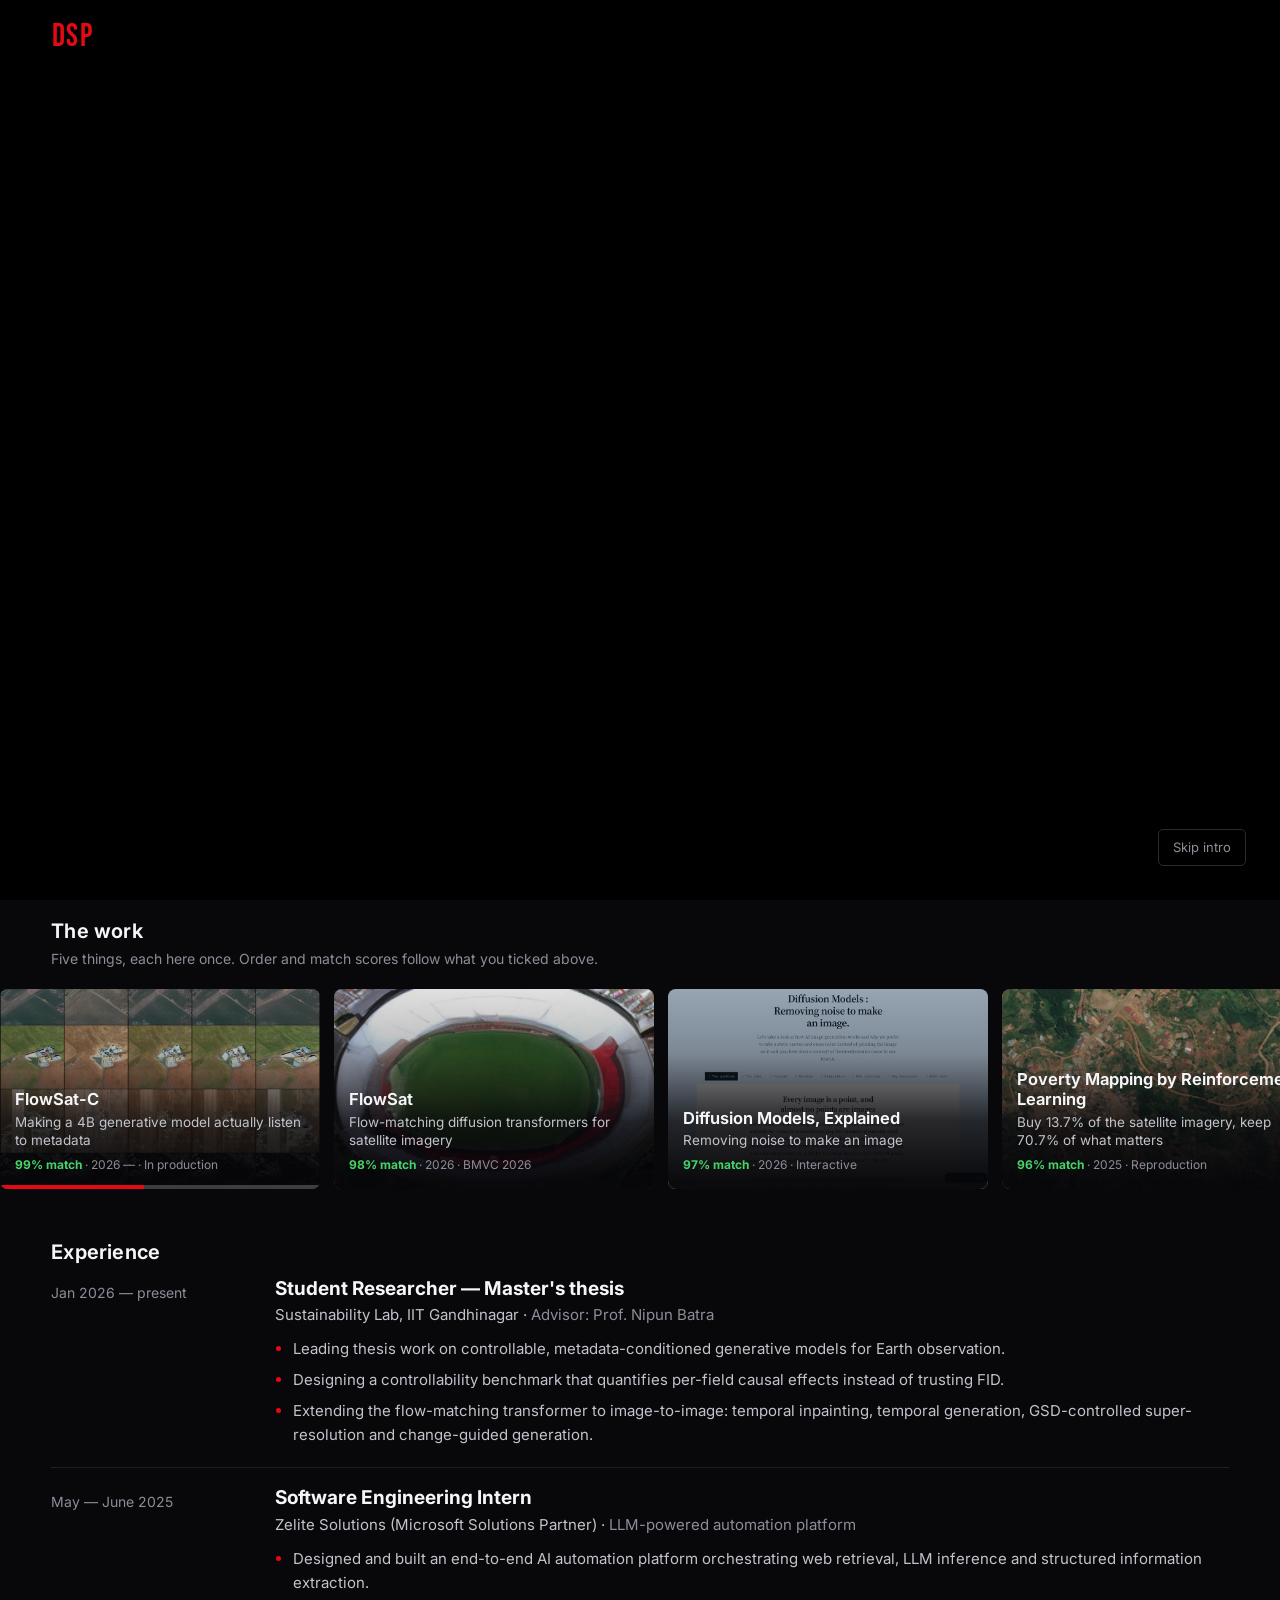
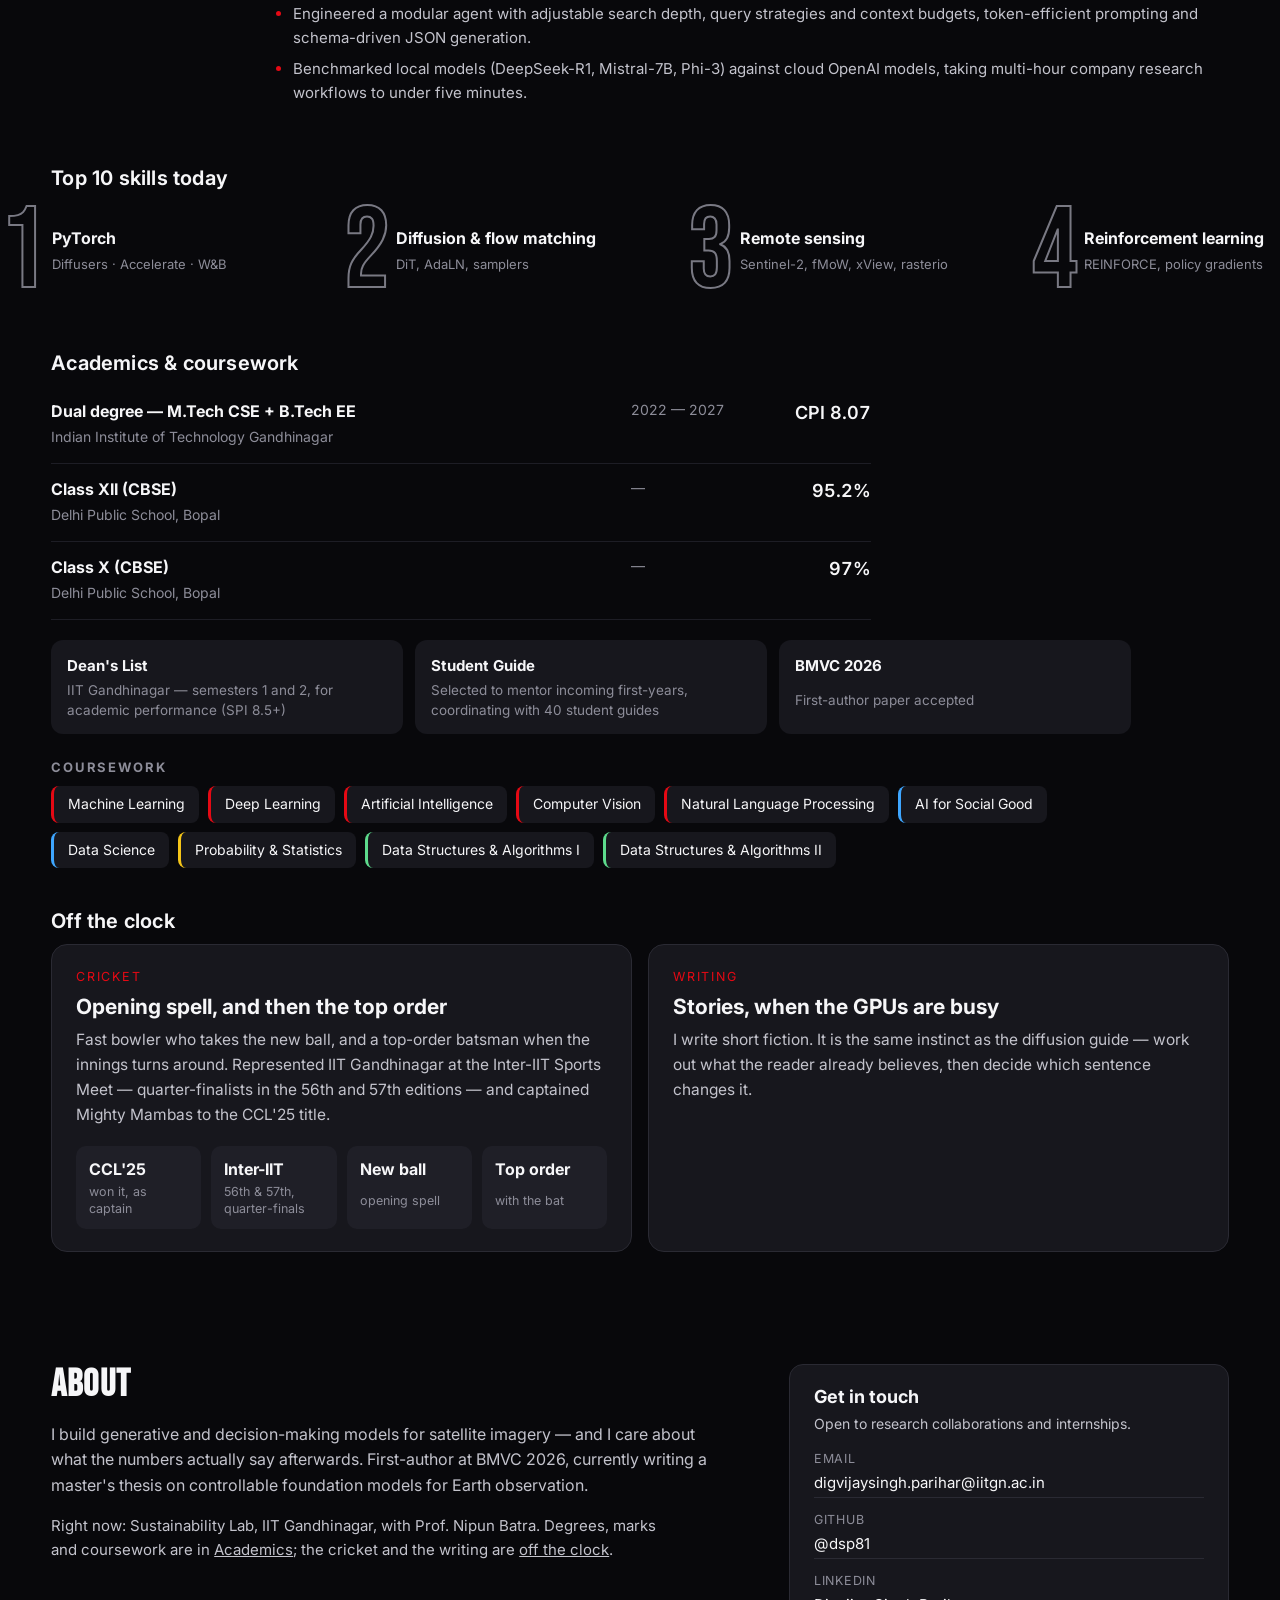
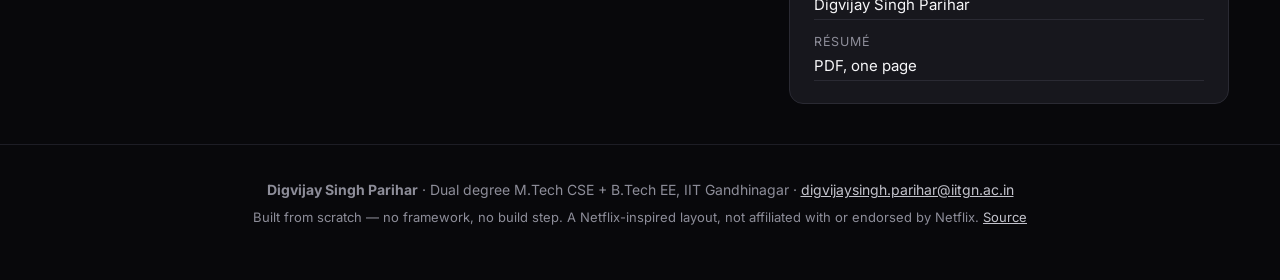
==== index.html @ bc3d6410 "Rebuild around what a visitor is looking for - "What are you looking for?" — ten traits as checkboxe" ====
<!doctype html>
<html lang="en">
<head>
<meta charset="utf-8">
<meta name="viewport" content="width=device-width, initial-scale=1">
<title>Digvijay Singh Parihar — generative models for Earth observation</title>
<meta name="description" content="Portfolio of Digvijay Singh Parihar: FlowSat (BMVC 2026), reinforcement-learned satellite tile acquisition, Hindi zero-shot speech synthesis, and an interactive guide to diffusion models.">
<meta name="author" content="Digvijay Singh Parihar">
<meta property="og:title" content="Digvijay Singh Parihar — generative models for Earth observation">
<meta property="og:description" content="FlowSat (BMVC 2026), RL-based satellite tile acquisition, Hindi zero-shot TTS, and an interactive diffusion guide.">
<meta property="og:type" content="profile">
<meta property="og:image" content="assets/art/hero_flowsat.jpg">
<link rel="icon" href="data:image/svg+xml,<svg xmlns='http://www.w3.org/2000/svg' viewBox='0 0 64 64'><rect width='64' height='64' rx='12' fill='%230b0b0f'/><text x='32' y='47' font-size='44' font-family='Impact,sans-serif' fill='%23e50914' text-anchor='middle'>D</text></svg>">
<link rel="preconnect" href="https://fonts.googleapis.com">
<link rel="preconnect" href="https://fonts.gstatic.com" crossorigin>
<link href="https://fonts.googleapis.com/css2?family=Bebas+Neue&family=Inter:wght@400;500;600;700&display=swap" rel="stylesheet">
<link rel="stylesheet" href="styles.css">
</head>
<body class="intro-playing">

<!-- Opening title. Markup sits in the HTML rather than being injected, so it paints on the
     first frame and there is no flash of the page behind it. -->
<div id="intro" class="intro">
  <div class="intro-stage" id="introStage" aria-hidden="true">
    <span class="intro-mark">DSP</span><span class="intro-mark intro-bars">DSP</span>
  </div>
  <button class="intro-skip" id="introSkip" type="button">Skip intro</button>
</div>

<!-- Profile gate: the site is the same material cut four ways. -->
<div id="gate" class="gate" hidden>
  <div class="gate-inner">
    <p class="gate-title">Who's watching?</p>
    <ul class="profiles" id="profiles"></ul>
    <p class="gate-note">Every profile shows the same work, ordered differently. You can switch any time.</p>
  </div>
</div>

<header class="nav" id="nav">
  <div class="nav-left">
    <a class="wordmark" href="#top" aria-label="Home">DSP</a>
    <nav class="nav-links" aria-label="Sections">
      <a href="#row-featured">Work</a>
      <a href="#row-publications">Research</a>
      <a href="#row-skills">Skills</a>
      <a href="#about">About</a>
    </nav>
  </div>
  <div class="nav-right">
    <a class="btn-ghost" id="resumeTop" href="#" target="_blank" rel="noopener">Résumé</a>
    <button class="chip-profile" id="switchProfile" type="button">
      <span class="avatar" id="navAvatar" aria-hidden="true"></span>
      <span id="navProfileName">Profile</span>
    </button>
  </div>
</header>

<main id="top">
  <section class="hero" id="hero">
    <div class="hero-art" id="heroArt"></div>
    <div class="hero-scrim"></div>
    <div class="hero-body">
      <p class="hero-kicker" id="heroKicker"></p>
      <h1 class="hero-title" id="heroTitle"></h1>
      <p class="hero-meta" id="heroMeta"></p>
      <p class="hero-logline" id="heroLogline"></p>
      <div class="hero-actions">
        <a class="btn-play" id="heroPlay" href="#" target="_blank" rel="noopener">▶ Play</a>
        <button class="btn-info" id="heroInfo" type="button">ⓘ More info</button>
      </div>
    </div>
  </section>

  <section class="picker" id="picker" aria-labelledby="pickerTitle">
    <div class="picker-head">
      <h2 id="pickerTitle">What are you looking for?</h2>
      <p id="traitCount"></p>
    </div>
    <ul class="traits" id="traitList"></ul>
    <button class="btn-ghost picker-clear" id="traitClear" type="button" hidden>Clear all</button>
  </section>

  <div id="rows" class="rows"></div>

  <section class="about" id="about">
    <div class="about-grid">
      <div>
        <h2>About</h2>
        <p id="aboutBlurb"></p>
        <p class="about-more" id="aboutMore"></p>
      </div>
      <aside class="contact-card">
        <h3>Get in touch</h3>
        <p class="contact-sub">Open to research collaborations and internships.</p>
        <ul class="contact-list" id="contact"></ul>
      </aside>
    </div>
  </section>
</main>

<footer class="foot">
  <p id="footName"></p>
  <p class="foot-note">
    Built from scratch — no framework, no build step. A Netflix-inspired layout, not affiliated
    with or endorsed by Netflix. <a href="https://github.com/dsp81" target="_blank" rel="noopener">Source</a>
  </p>
</footer>

<!-- Title detail modal -->
<div class="modal" id="modal" hidden>
  <div class="modal-card" role="dialog" aria-modal="true" aria-labelledby="mTitle">
    <button class="modal-close" id="modalClose" aria-label="Close">×</button>
    <div class="modal-art" id="mArt">
      <div class="modal-art-scrim"></div>
      <div class="modal-head">
        <h2 id="mTitle"></h2>
        <p id="mSub"></p>
        <div class="modal-actions" id="mActions"></div>
      </div>
    </div>
    <div class="modal-body">
      <div class="modal-main">
        <p class="modal-meta" id="mMeta"></p>
        <p class="modal-synopsis" id="mSynopsis"></p>
        <div class="stats" id="mStats"></div>
        <h3 class="modal-h">Episodes</h3>
        <ol class="episodes" id="mEpisodes"></ol>
        <div id="mGalleryWrap" hidden>
          <h3 class="modal-h">Recent samples</h3>
          <div class="gallery" id="mGallery"></div>
        </div>
      </div>
      <div class="modal-side">
        <h3 class="modal-h">Stack &amp; themes</h3>
        <ul class="tagcloud" id="mTags"></ul>
        <h3 class="modal-h">More like this</h3>
        <div class="related" id="mRelated"></div>
      </div>
    </div>
  </div>
</div>

<script src="data.js"></script>
<script src="app.js"></script>
</body>
</html>
---- styles.css ----
/* ── tokens ──────────────────────────────────────────────────────────────── */
:root{
  --bg:#08080b; --bg-2:#101014; --surface:#17171d; --surface-2:#1f1f27;
  --line:#2a2a33; --line-soft:#1d1d25;
  --ink:#f6f6f8; --ink-2:#c3c3cc; --ink-3:#8d8d99;
  --red:#e50914; --red-2:#ff3b46;
  --shadow:0 18px 50px rgba(0,0,0,.55);
  --rail-gap:14px;
  --display:"Bebas Neue",Impact,"Haettenschweiler","Arial Narrow",sans-serif;
  --body:"Inter",ui-sans-serif,system-ui,-apple-system,"Segoe UI",Roboto,sans-serif;
}
*{box-sizing:border-box}
html{scroll-behavior:smooth}
body{
  margin:0;background:var(--bg);color:var(--ink);font:16px/1.6 var(--body);
  -webkit-font-smoothing:antialiased;overflow-x:hidden;
}
a{color:inherit}
h1,h2,h3{margin:0;line-height:1.1}
button{font:inherit;color:inherit}
::selection{background:var(--red);color:#fff}
:focus-visible{outline:2px solid var(--red-2);outline-offset:3px;border-radius:6px}

/* An author `display` beats the `hidden` attribute's UA rule, so say it explicitly. */
[hidden]{display:none !important}

/* ── opening title ───────────────────────────────────────────────────────── */
/* The mark draws in, a bar of light sweeps through it, FLIX joins, and then the whole thing
   flies into the nav wordmark rather than simply fading — so the page absorbs the logo
   instead of the logo disappearing in front of it. */
body.intro-playing{overflow:hidden}
.intro{position:fixed;inset:0;z-index:5000;background:#000;display:grid;place-items:center;
  transition:opacity .5s ease}
.intro.is-out{opacity:0;pointer-events:none}
.intro-stage{position:relative;display:flex;align-items:baseline;
  font-family:var(--display);font-size:clamp(58px,13vw,170px);line-height:1;
  letter-spacing:.06em;transform-origin:left top;will-change:transform}
.intro-mark{color:var(--red);animation:markIn .62s cubic-bezier(.2,.75,.25,1) both}
.intro-bars{position:absolute;left:0;top:0;color:transparent;
  background-image:repeating-linear-gradient(90deg,
    rgba(255,255,255,.92) 0 3px, rgba(255,255,255,0) 3px 13px);
  background-size:200% 100%;-webkit-background-clip:text;background-clip:text;
  animation:sweep 1.15s .28s ease-in-out both;pointer-events:none}
.intro-skip{position:absolute;bottom:34px;right:34px;background:none;border:1px solid #2a2a33;
  color:#8d8d99;font-size:13px;padding:7px 14px;border-radius:5px;cursor:pointer;
  opacity:0;animation:skipIn .4s .9s forwards}
.intro-skip:hover{color:#f6f6f8;border-color:#8d8d99}
@keyframes markIn{from{opacity:0;transform:scale(1.28)}to{opacity:1;transform:scale(1)}}
@keyframes skipIn{to{opacity:1}}
@keyframes sweep{
  0%{background-position:-40% 0;opacity:0}
  12%{opacity:1}
  80%{opacity:1}
  100%{background-position:140% 0;opacity:0}}
@media (prefers-reduced-motion:reduce){
  .intro-mark,.intro-bars,.intro-skip{animation:none;opacity:1}
  .intro-bars{display:none}
  .intro-stage{transition:none !important}
}

/* ── profile gate ────────────────────────────────────────────────────────── */
.gate{position:fixed;inset:0;z-index:2000;background:var(--bg);
  display:grid;place-items:center;padding:24px}
.gate-inner{text-align:center;max-width:760px}
.gate-title{font-family:var(--display);font-size:clamp(34px,6vw,58px);letter-spacing:.04em;
  margin:0 0 34px;color:var(--ink)}
.profiles{list-style:none;display:flex;flex-wrap:wrap;gap:26px;justify-content:center;
  padding:0;margin:0 0 30px}
.profile{background:none;border:0;cursor:pointer;display:grid;gap:10px;justify-items:center;
  padding:6px;border-radius:12px}
.profile-avatar{display:grid;place-items:center;width:104px;height:104px;border-radius:10px;
  background:var(--surface);border:2px solid transparent;transition:border-color .16s,transform .16s}
.profile:hover .profile-avatar,.profile:focus-visible .profile-avatar{
  border-color:var(--ink);transform:translateY(-3px)}
.profile-name{color:var(--ink-3);font-size:15px;transition:color .16s}
.profile:hover .profile-name{color:var(--ink)}
.gate-note{color:var(--ink-3);font-size:14px;margin:0}

/* ── nav ─────────────────────────────────────────────────────────────────── */
.nav{position:fixed;top:0;left:0;right:0;z-index:900;display:flex;align-items:center;
  justify-content:space-between;gap:16px;padding:16px clamp(16px,4vw,52px);
  background:linear-gradient(180deg,rgba(0,0,0,.85),rgba(0,0,0,0));transition:background .25s}
.nav.is-solid{background:rgba(8,8,11,.94);border-bottom:1px solid var(--line-soft);
  backdrop-filter:saturate(140%) blur(8px)}
.nav-left,.nav-right{display:flex;align-items:center;gap:clamp(12px,2.4vw,26px)}
.wordmark{font-family:var(--display);font-size:32px;letter-spacing:.16em;color:var(--red);
  text-decoration:none;line-height:1}
.nav-links{display:flex;gap:20px}
.nav-links a{color:var(--ink-2);text-decoration:none;font-size:14.5px}
.nav-links a:hover{color:var(--ink)}
.btn-ghost{border:1px solid var(--line);background:rgba(255,255,255,.04);color:var(--ink);
  padding:8px 16px;border-radius:6px;text-decoration:none;font-size:14.5px;cursor:pointer;
  white-space:nowrap}
.btn-ghost:hover{background:rgba(255,255,255,.12)}
.chip-profile{display:flex;align-items:center;gap:9px;background:none;border:0;cursor:pointer;
  color:var(--ink-2);font-size:14.5px}
.chip-profile:hover{color:var(--ink)}
.avatar{display:inline-grid;place-items:center;width:26px;height:26px}

/* ── hero ────────────────────────────────────────────────────────────────── */
.hero{position:relative;min-height:min(84vh,780px);display:flex;align-items:flex-end;
  padding:0 clamp(16px,4vw,52px) clamp(76px,12vh,130px);overflow:hidden}
.hero-art{position:absolute;inset:0;background-size:cover;background-position:center;
  transform:scale(1.04);animation:drift 26s ease-in-out infinite alternate;filter:saturate(1.05)}
@keyframes drift{to{transform:scale(1.13) translate3d(-1.5%,-1%,0)}}
@media (prefers-reduced-motion:reduce){.hero-art{animation:none}}
.hero-scrim{position:absolute;inset:0;background:
  linear-gradient(90deg,rgba(8,8,11,.97) 0%,rgba(8,8,11,.86) 34%,rgba(8,8,11,.42) 66%,rgba(8,8,11,.22) 100%),
  linear-gradient(0deg,var(--bg) 1%,rgba(8,8,11,.25) 46%,rgba(8,8,11,.55) 100%)}
.hero-body{position:relative;max-width:min(680px,92vw)}
.hero-kicker{margin:0 0 12px;color:var(--ink-3);font-size:13px;letter-spacing:.16em;
  text-transform:uppercase}
.hero-title{font-family:var(--display);font-size:clamp(46px,8.4vw,104px);letter-spacing:.012em;
  line-height:.94;margin:0 0 14px}
.hero-meta{display:flex;flex-wrap:wrap;gap:14px;align-items:center;color:var(--ink-2);
  font-size:14.5px;margin:0 0 14px}
.match{color:#46d369;font-weight:600}
.pill{border:1px solid var(--line);padding:1px 8px;border-radius:4px;font-size:12.5px;
  color:var(--ink-2)}
.hero-logline{font-size:clamp(16px,1.5vw,19px);color:var(--ink-2);margin:0 0 26px;max-width:58ch}
.hero-actions{display:flex;gap:12px;flex-wrap:wrap}
.btn-play{background:var(--ink);color:#0a0a0c;border:0;padding:12px 26px;border-radius:6px;
  font-weight:650;text-decoration:none;font-size:16px;cursor:pointer;white-space:nowrap}
.btn-play:hover{background:#fff}
.btn-info{background:rgba(120,120,135,.55);border:0;color:var(--ink);padding:12px 24px;
  border-radius:6px;font-weight:600;font-size:16px;cursor:pointer}
.btn-info:hover{background:rgba(120,120,135,.75)}

/* ── rails ───────────────────────────────────────────────────────────────── */
.rows{position:relative;z-index:2;margin-top:6px;padding-bottom:30px}
.row{margin:0 0 42px}
.row-title{font-size:20px;font-weight:650;letter-spacing:.01em;margin:0 0 12px;
  padding:0 clamp(16px,4vw,52px)}
.rail-shell{position:relative}
.rail{display:flex;gap:var(--rail-gap);overflow-x:auto;scroll-snap-type:x proximity;
  padding:6px clamp(16px,4vw,52px) 10px;scrollbar-width:none}
.rail::-webkit-scrollbar{display:none}
.rail-arrow{position:absolute;top:0;bottom:10px;width:clamp(30px,4vw,52px);z-index:5;
  border:0;background:linear-gradient(90deg,rgba(8,8,11,.85),rgba(8,8,11,0));
  color:var(--ink);font-size:30px;cursor:pointer;opacity:0;transition:opacity .18s}
.rail-arrow.left{left:0}
.rail-arrow.right{right:0;background:linear-gradient(270deg,rgba(8,8,11,.85),rgba(8,8,11,0))}
.rail-shell:hover .rail-arrow,.rail-arrow:focus-visible{opacity:1}

.card{position:relative;flex:0 0 clamp(230px,26vw,320px);aspect-ratio:16/10;border:0;padding:0;
  border-radius:8px;overflow:hidden;cursor:pointer;background:var(--surface);
  scroll-snap-align:start;text-align:left;transition:transform .22s ease,box-shadow .22s ease}
.card:hover,.card:focus-visible{transform:translateY(-6px) scale(1.035);box-shadow:var(--shadow);z-index:3}
.card-art{position:absolute;inset:0;background-size:cover;background-position:center;
  transition:transform .4s ease}
.card:hover .card-art{transform:scale(1.06)}
.card-scrim{position:absolute;inset:0;background:
  linear-gradient(0deg,rgba(5,5,8,.97) 4%,rgba(5,5,8,.82) 34%,rgba(5,5,8,.28) 68%,rgba(5,5,8,.12) 100%)}
.card-body{position:absolute;left:0;right:0;bottom:0;padding:14px 15px;display:grid;gap:3px}
.card-title{font-weight:650;font-size:16.5px;line-height:1.25}
.card-sub{font-size:13.5px;color:var(--ink-2);line-height:1.35;
  display:-webkit-box;-webkit-line-clamp:2;-webkit-box-orient:vertical;overflow:hidden}
.card-meta{font-size:12px;color:var(--ink-3);margin-top:3px}
.card-meta b{color:#46d369}
.card-progress{position:absolute;left:0;right:0;bottom:0;height:4px;
  background:rgba(255,255,255,.22);overflow:hidden;z-index:2}
.card-progress i{display:block;height:100%;background:var(--red)}

/* top-10 style skills rail */
.rail-top10{align-items:center}
.top10{flex:0 0 clamp(250px,28vw,330px);display:flex;align-items:center;gap:6px;
  scroll-snap-align:start}
.top10-num{font-family:var(--display);font-size:clamp(78px,9vw,118px);line-height:.8;
  color:transparent;-webkit-text-stroke:2px var(--ink-3);opacity:.85}
.top10-body{display:grid;gap:2px;padding-bottom:6px}
.top10-body b{font-size:16px}
.top10-body span{font-size:13px;color:var(--ink-3)}

/* ── about ───────────────────────────────────────────────────────────────── */
.about{padding:40px clamp(16px,4vw,52px) 10px}
.about-grid{display:grid;grid-template-columns:minmax(0,1.6fr) minmax(280px,1fr);gap:34px;
  max-width:1280px;margin:0 auto}
.about h2{font-family:var(--display);font-size:38px;letter-spacing:.03em;margin-bottom:12px}
.about p{color:var(--ink-2);max-width:68ch}
.about-more{margin-top:16px;color:var(--ink-3);font-size:15px}
.about-more a{color:var(--ink-2)}
.contact-card{background:var(--surface);border:1px solid var(--line);border-radius:14px;
  padding:22px 24px;height:max-content}
.contact-card h3{font-size:18px;margin-bottom:6px}
.contact-sub{font-size:14px;color:var(--ink-3);margin:0 0 14px}
.contact-list{list-style:none;padding:0;margin:0;display:grid;gap:12px}
.contact-list li{display:grid;gap:2px;font-size:15px}
.contact-list span{color:var(--ink-3);font-size:12.5px;letter-spacing:.06em;text-transform:uppercase}
.contact-list a{color:var(--ink);text-decoration:none;border-bottom:1px solid var(--line);
  padding-bottom:2px;word-break:break-word}
.contact-list a:hover{color:var(--red-2);border-color:var(--red-2)}

/* ── footer ──────────────────────────────────────────────────────────────── */
.foot{padding:34px clamp(16px,4vw,52px) 46px;border-top:1px solid var(--line-soft);
  margin-top:30px;color:var(--ink-3);font-size:14px;text-align:center}
.foot p{margin:0 0 6px}
.foot a{color:var(--ink-2)}
.foot-note{font-size:13px}

/* ── modal ───────────────────────────────────────────────────────────────── */
.modal{position:fixed;inset:0;z-index:1500;background:rgba(0,0,0,.76);overflow-y:auto;
  padding:clamp(12px,5vh,64px) 16px}
.modal-card{position:relative;max-width:980px;margin:0 auto;background:var(--bg-2);border-radius:14px;
  overflow:hidden;box-shadow:var(--shadow);animation:pop .22s ease}
@keyframes pop{from{transform:translateY(14px) scale(.985);opacity:0}}
@media (prefers-reduced-motion:reduce){.modal-card{animation:none}}
.modal-close{position:absolute;top:18px;right:18px;z-index:6;width:38px;height:38px;
  border-radius:50%;border:0;background:rgba(10,10,14,.85);color:var(--ink);font-size:24px;
  line-height:1;cursor:pointer}
.modal-close:hover{background:#000}
.modal-art{position:relative;aspect-ratio:16/7;background-size:cover;background-position:center;
  display:flex;align-items:flex-end}
.modal-art-scrim{position:absolute;inset:0;background:
  linear-gradient(0deg,var(--bg-2) 3%,rgba(16,16,20,.55) 48%,rgba(16,16,20,.1) 100%)}
.modal-head{position:relative;padding:0 clamp(20px,4vw,46px) 26px;max-width:min(640px,92%)}
.modal-head h2{font-family:var(--display);font-size:clamp(32px,5vw,58px);letter-spacing:.015em;
  margin-bottom:6px}
.modal-head p{margin:0 0 16px;color:var(--ink-2);font-size:16px}
.modal-actions{display:flex;gap:10px;flex-wrap:wrap}
.modal-body{display:grid;grid-template-columns:minmax(0,2fr) minmax(220px,1fr);gap:34px;
  padding:26px clamp(20px,4vw,46px) 36px}
.modal-meta{color:var(--ink-3);font-size:14px;margin:0 0 14px}
.modal-synopsis{color:var(--ink-2);margin:0 0 22px;font-size:16px}
.modal-h{font-size:13px;letter-spacing:.14em;text-transform:uppercase;color:var(--ink-3);
  margin:0 0 12px}
.stats{display:grid;grid-template-columns:repeat(auto-fit,minmax(205px,1fr));gap:12px;
  margin:0 0 28px}
.stat{background:var(--surface);border-radius:10px;padding:13px 15px;display:grid;gap:3px}
.stat b{font-size:20px;letter-spacing:-.01em}
.stat span{font-size:12.5px;color:var(--ink-3);line-height:1.35}
.episodes{list-style:none;padding:0;margin:0;display:grid;gap:2px}
.episodes li{display:grid;grid-template-columns:44px 1fr;gap:10px;padding:14px 10px;
  border-radius:10px}
.episodes li:hover{background:var(--surface)}
.ep-n{font-size:20px;color:var(--ink-3);text-align:center}
.episodes b{display:block;margin-bottom:3px}
.episodes span span{color:var(--ink-2);font-size:14.5px}
.tagcloud{list-style:none;padding:0;margin:0 0 28px;display:flex;flex-wrap:wrap;gap:8px}
.tagcloud li{font-size:13px;color:var(--ink-2);background:var(--surface);border-radius:999px;
  padding:5px 12px}
.related{display:grid;gap:10px}
.rel{display:grid;grid-template-columns:78px 1fr;gap:11px;align-items:center;text-align:left;
  background:var(--surface);border:0;border-radius:10px;padding:8px;cursor:pointer}
.rel:hover{background:var(--surface-2)}
.rel-art{width:78px;height:50px;border-radius:6px;background-size:cover;background-position:center}
.rel-body{display:grid;gap:2px;min-width:0}
.rel-body b{font-size:14px}
.rel-body span{font-size:12.5px;color:var(--ink-3);overflow:hidden;text-overflow:ellipsis;
  display:-webkit-box;-webkit-line-clamp:2;-webkit-box-orient:vertical}

/* ── small screens ───────────────────────────────────────────────────────── */
@media (max-width:900px){
  .nav-links{display:none}
  .hero{min-height:74vh}
  .modal-body{grid-template-columns:1fr;gap:22px}
  .about-grid{grid-template-columns:1fr}
  .rail-arrow{display:none}
  .card{flex-basis:min(78vw,300px)}
}

/* ── what are you looking for ───────────────────────────────────────────────── */
.picker{position:relative;z-index:3;margin:clamp(-64px,-4vh,-24px) clamp(16px,4vw,52px) 30px;padding:22px 24px 20px;
  background:linear-gradient(180deg,rgba(28,28,36,.92),rgba(18,18,24,.92));
  border:1px solid var(--line);border-radius:16px}
.picker-head{display:flex;flex-wrap:wrap;align-items:baseline;gap:8px 16px;margin-bottom:14px}
.picker-head h2{font-size:19px;font-weight:650}
.picker-head p{margin:0;color:var(--ink-3);font-size:14px}
.traits{list-style:none;display:flex;flex-wrap:wrap;gap:9px;padding:0;margin:0}
.traits li{position:relative}
.traits input{position:absolute;inset:0;opacity:0;width:100%;height:100%;cursor:pointer;margin:0}
.traits label{display:block;padding:8px 15px;border-radius:999px;border:1px solid var(--line);
  background:rgba(255,255,255,.03);color:var(--ink-2);font-size:14px;cursor:pointer;
  transition:background .15s,border-color .15s,color .15s}
.traits li:hover label{border-color:var(--ink-3);color:var(--ink)}
.traits input:checked + label{background:var(--red);border-color:var(--red);color:#fff;
  font-weight:600}
.traits input:focus-visible + label{outline:2px solid var(--red-2);outline-offset:2px}
.picker-clear{margin-top:14px}
.row-note{margin:-6px 0 12px;padding:0 clamp(16px,4vw,52px);color:var(--ink-3);font-size:14px}

/* ── experience ─────────────────────────────────────────────────────────────── */
.stack{padding:0 clamp(16px,4vw,52px)}
.xp{display:grid;grid-template-columns:200px 1fr;gap:24px;padding:20px 0;
  border-top:1px solid var(--line-soft)}
.xp:first-child{border-top:0;padding-top:4px}
.xp-when{color:var(--ink-3);font-size:14px;padding-top:3px}
.xp-body h3{font-size:19px;margin-bottom:4px}
.xp-org{margin:0 0 10px;color:var(--ink-2);font-size:15px}
.xp-org span{color:var(--ink-3)}
.xp-body ul{margin:0;padding-left:18px;color:var(--ink-2);display:grid;gap:7px;font-size:15px}
.xp-body li::marker{color:var(--red)}

/* ── academics ──────────────────────────────────────────────────────────────── */
.acad{border-collapse:collapse;width:100%;max-width:820px}
.acad td{padding:13px 0;border-bottom:1px solid var(--line-soft);vertical-align:top}
.acad td b{display:block;font-size:16px}
.acad td span{color:var(--ink-3);font-size:14px}
.acad-when{color:var(--ink-3);font-size:14px;width:130px}
.acad-score{text-align:right;font-variant-numeric:tabular-nums;font-size:18px;font-weight:600;
  width:110px}
.honours{display:grid;grid-template-columns:repeat(auto-fit,minmax(230px,1fr));gap:12px;
  margin:20px 0 6px;max-width:1080px}
.honours div{background:var(--surface);border-radius:12px;padding:14px 16px;display:grid;gap:3px}
.honours b{font-size:15px}
.honours span{color:var(--ink-3);font-size:13.5px;line-height:1.45}
.sub-h{font-size:13px;letter-spacing:.14em;text-transform:uppercase;color:var(--ink-3);
  margin:26px 0 12px}
.courses{list-style:none;padding:0;margin:0;display:flex;flex-wrap:wrap;gap:9px;max-width:1080px}
.courses li{font-size:14px;padding:7px 14px;border-radius:8px;background:var(--surface);
  border-left:3px solid var(--line)}
.courses li[data-kind="core"]{border-left-color:var(--red)}
.courses li[data-kind="applied"]{border-left-color:#3ea6ff}
.courses li[data-kind="maths"]{border-left-color:#f5c518}
.courses li[data-kind="systems"]{border-left-color:#5ddb8c}

/* ── off the clock ──────────────────────────────────────────────────────────── */
.interests{display:grid;grid-template-columns:repeat(auto-fit,minmax(320px,1fr));gap:16px;
  padding:0 clamp(16px,4vw,52px)}
.interest{background:var(--surface);border:1px solid var(--line);border-radius:16px;
  padding:22px 24px}
.interest-label{margin:0 0 8px;font-size:12.5px;letter-spacing:.14em;text-transform:uppercase;
  color:var(--red)}
.interest h3{font-size:21px;margin-bottom:10px}
.interest-body{color:var(--ink-2);margin:0;font-size:15.5px}
.interest-stats{display:grid;grid-template-columns:repeat(auto-fit,minmax(120px,1fr));gap:10px;
  margin-top:18px}
.interest-stats div{background:var(--surface-2);border-radius:10px;padding:11px 13px;display:grid;
  gap:2px}
.interest-stats b{font-size:16px}
.interest-stats span{font-size:12.5px;color:var(--ink-3);line-height:1.35}
.interest-links{margin:16px 0 0;font-size:14.5px}

/* ── sample gallery in the modal ────────────────────────────────────────────── */
.gallery{display:grid;grid-template-columns:repeat(auto-fit,minmax(230px,1fr));gap:14px;
  margin-bottom:26px}
.gallery figure{margin:0}
.gallery img{width:100%;border-radius:10px;display:block;background:var(--surface)}
.gallery figcaption{font-size:12.5px;color:var(--ink-3);margin-top:7px;line-height:1.45}
.rel-text{color:var(--ink-2);font-size:14.5px;margin:0 0 12px}

@media (max-width:900px){
  .xp{grid-template-columns:1fr;gap:8px}
  .acad td b{font-size:15px}
  .picker{margin-inline:clamp(12px,3vw,20px);padding:18px}
}
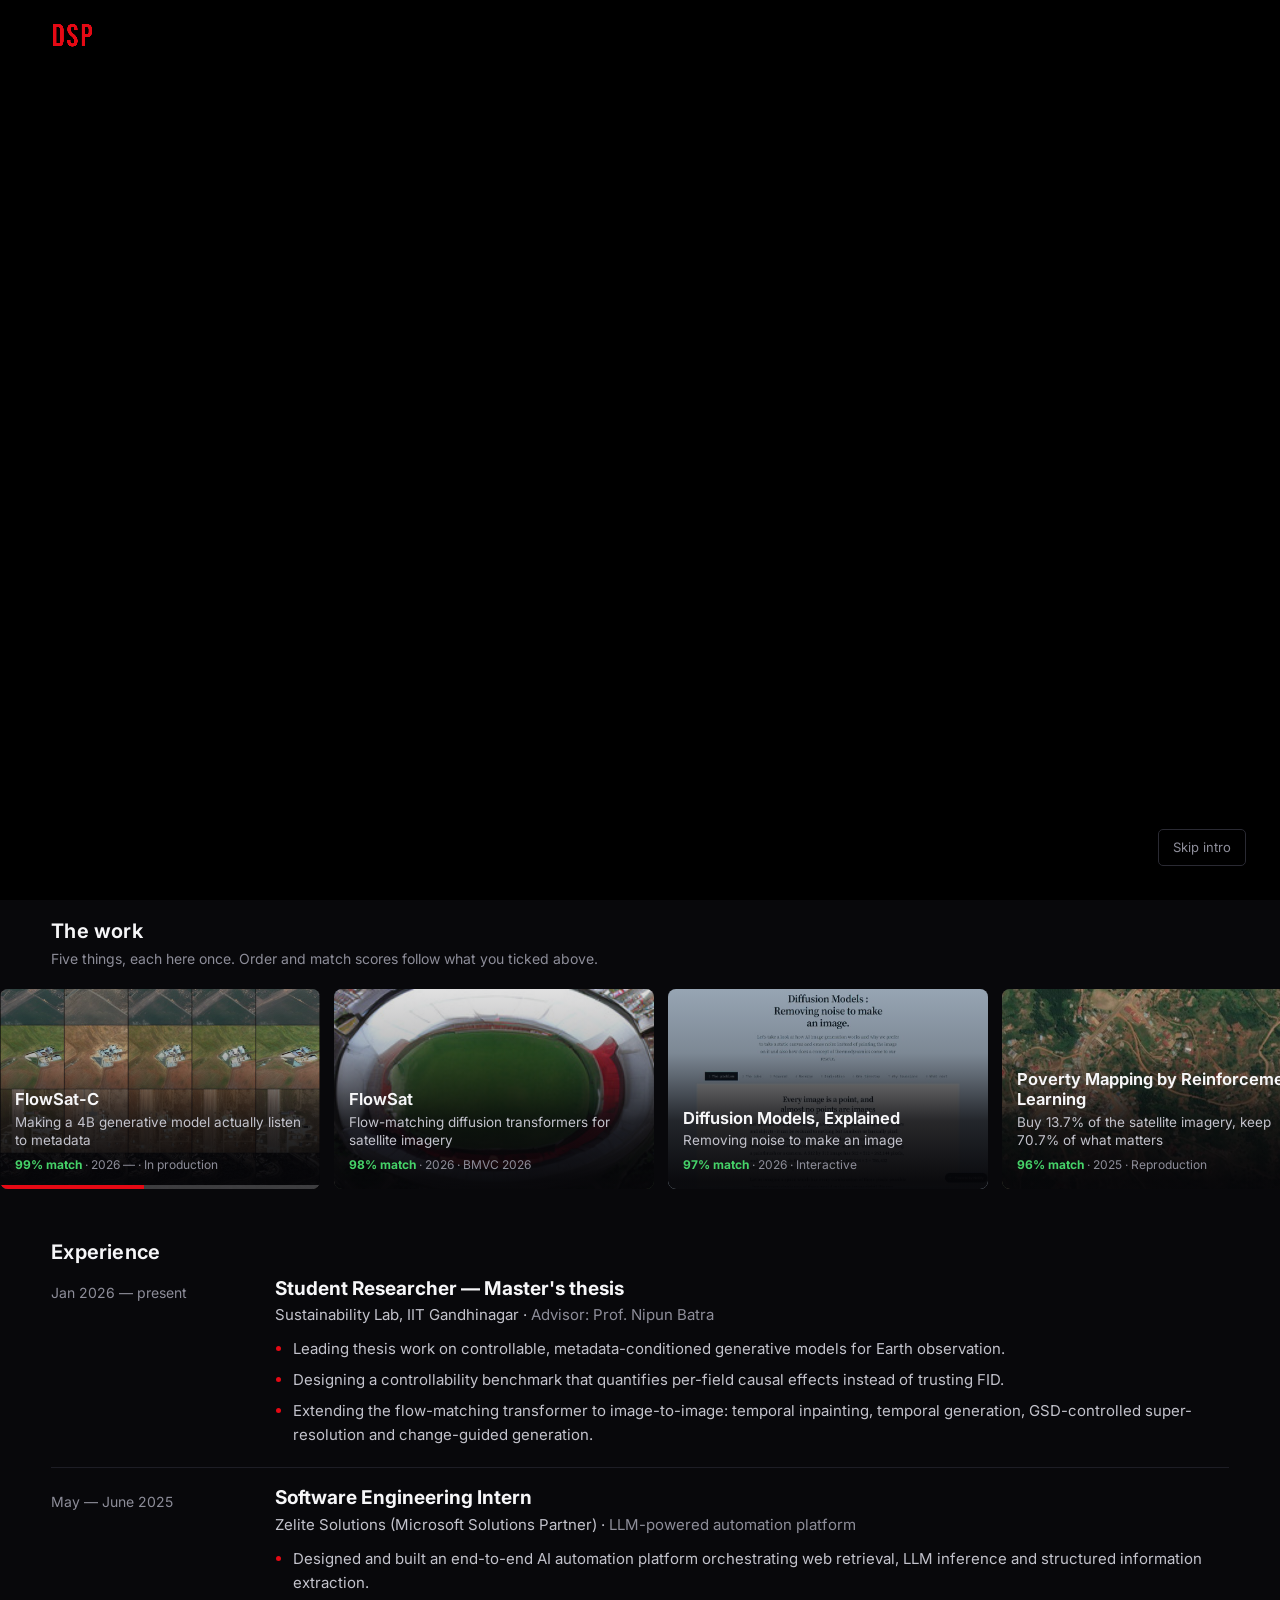
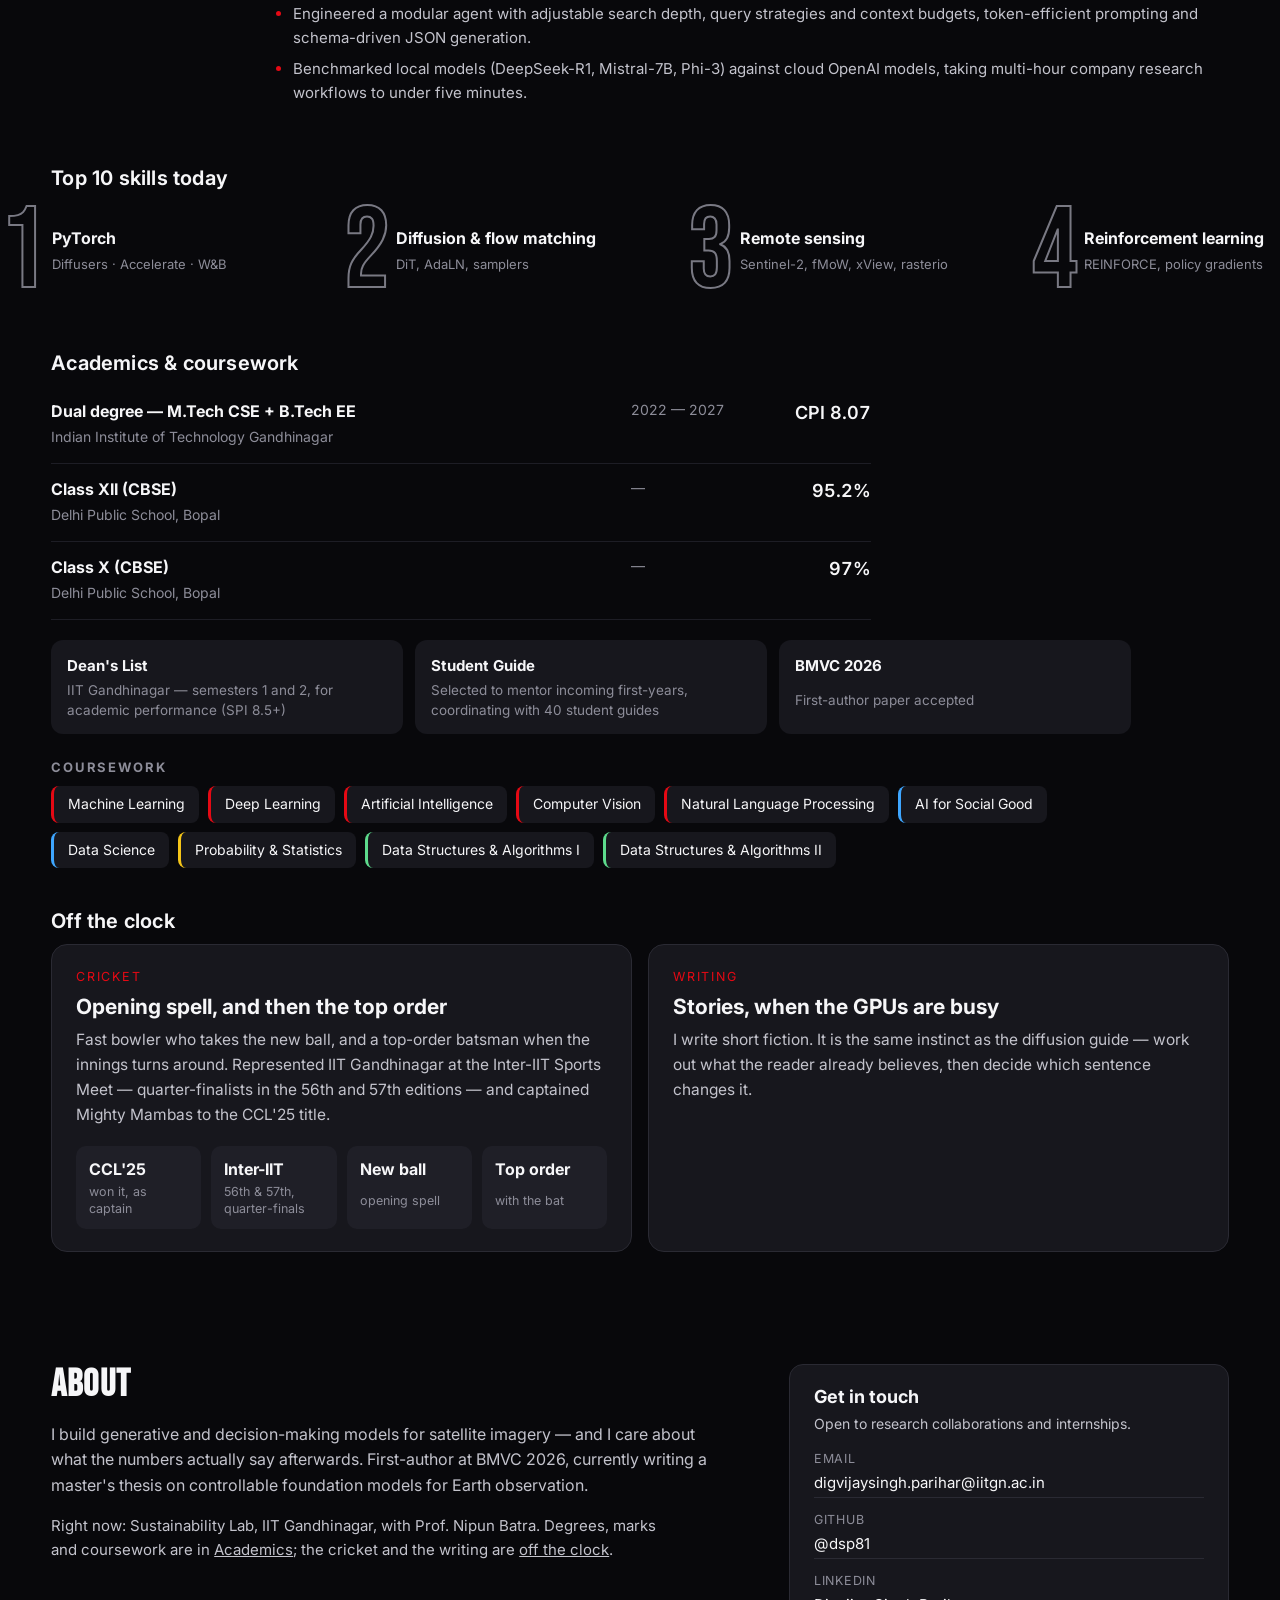
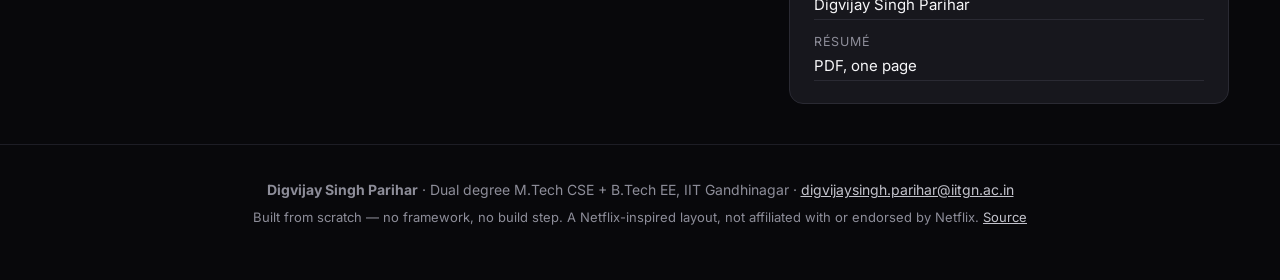
==== commit 90288d3a: "Put GitHub and LinkedIn in the nav They were only in the contact card at the bottom; on a portfolio " ====
--- a/index.html
+++ b/index.html
@@ -47,6 +47,12 @@
     </nav>
   </div>
   <div class="nav-right">
+    <a class="icon-link" id="navGithub" href="#" target="_blank" rel="noopener" aria-label="GitHub" title="GitHub">
+      <svg viewBox="0 0 24 24" width="19" height="19" aria-hidden="true"><path fill="currentColor" d="M12 .5A11.5 11.5 0 0 0 .5 12a11.5 11.5 0 0 0 7.86 10.92c.58.1.79-.25.79-.55v-2c-3.2.7-3.88-1.37-3.88-1.37-.53-1.34-1.3-1.7-1.3-1.7-1.05-.72.08-.71.08-.71 1.16.08 1.77 1.2 1.77 1.2 1.03 1.78 2.7 1.27 3.36.97.1-.75.4-1.27.73-1.56-2.55-.29-5.23-1.28-5.23-5.7 0-1.26.45-2.29 1.19-3.1-.12-.29-.52-1.46.11-3.05 0 0 .97-.31 3.18 1.18a11 11 0 0 1 5.8 0c2.2-1.5 3.17-1.18 3.17-1.18.63 1.59.23 2.76.12 3.05.74.81 1.18 1.84 1.18 3.1 0 4.43-2.69 5.4-5.25 5.69.41.36.78 1.06.78 2.14v3.17c0 .3.2.66.8.55A11.5 11.5 0 0 0 23.5 12 11.5 11.5 0 0 0 12 .5z"/></svg>
+    </a>
+    <a class="icon-link" id="navLinkedin" href="#" target="_blank" rel="noopener" aria-label="LinkedIn" title="LinkedIn">
+      <svg viewBox="0 0 24 24" width="19" height="19" aria-hidden="true"><path fill="currentColor" d="M20.45 20.45h-3.56v-5.57c0-1.33-.02-3.04-1.85-3.04-1.86 0-2.14 1.45-2.14 2.94v5.67H9.35V9h3.41v1.56h.05a3.74 3.74 0 0 1 3.37-1.85c3.6 0 4.27 2.37 4.27 5.46v6.28zM5.34 7.43a2.07 2.07 0 1 1 0-4.14 2.07 2.07 0 0 1 0 4.14zM7.12 20.45H3.55V9h3.57v11.45zM22.22 0H1.77C.79 0 0 .77 0 1.72v20.56C0 23.23.79 24 1.77 24h20.45c.98 0 1.78-.77 1.78-1.72V1.72C24 .77 23.2 0 22.22 0z"/></svg>
+    </a>
     <a class="btn-ghost" id="resumeTop" href="#" target="_blank" rel="noopener">Résumé</a>
     <button class="chip-profile" id="switchProfile" type="button">
       <span class="avatar" id="navAvatar" aria-hidden="true"></span>
--- a/styles.css
+++ b/styles.css
@@ -92,6 +92,9 @@
   padding:8px 16px;border-radius:6px;text-decoration:none;font-size:14.5px;cursor:pointer;
   white-space:nowrap}
 .btn-ghost:hover{background:rgba(255,255,255,.12)}
+.icon-link{display:inline-grid;place-items:center;width:34px;height:34px;border-radius:8px;
+  color:var(--ink-3);border:1px solid transparent;transition:color .15s,border-color .15s,background .15s}
+.icon-link:hover{color:var(--ink);background:rgba(255,255,255,.07);border-color:var(--line)}
 .chip-profile{display:flex;align-items:center;gap:9px;background:none;border:0;cursor:pointer;
   color:var(--ink-2);font-size:14.5px}
 .chip-profile:hover{color:var(--ink)}
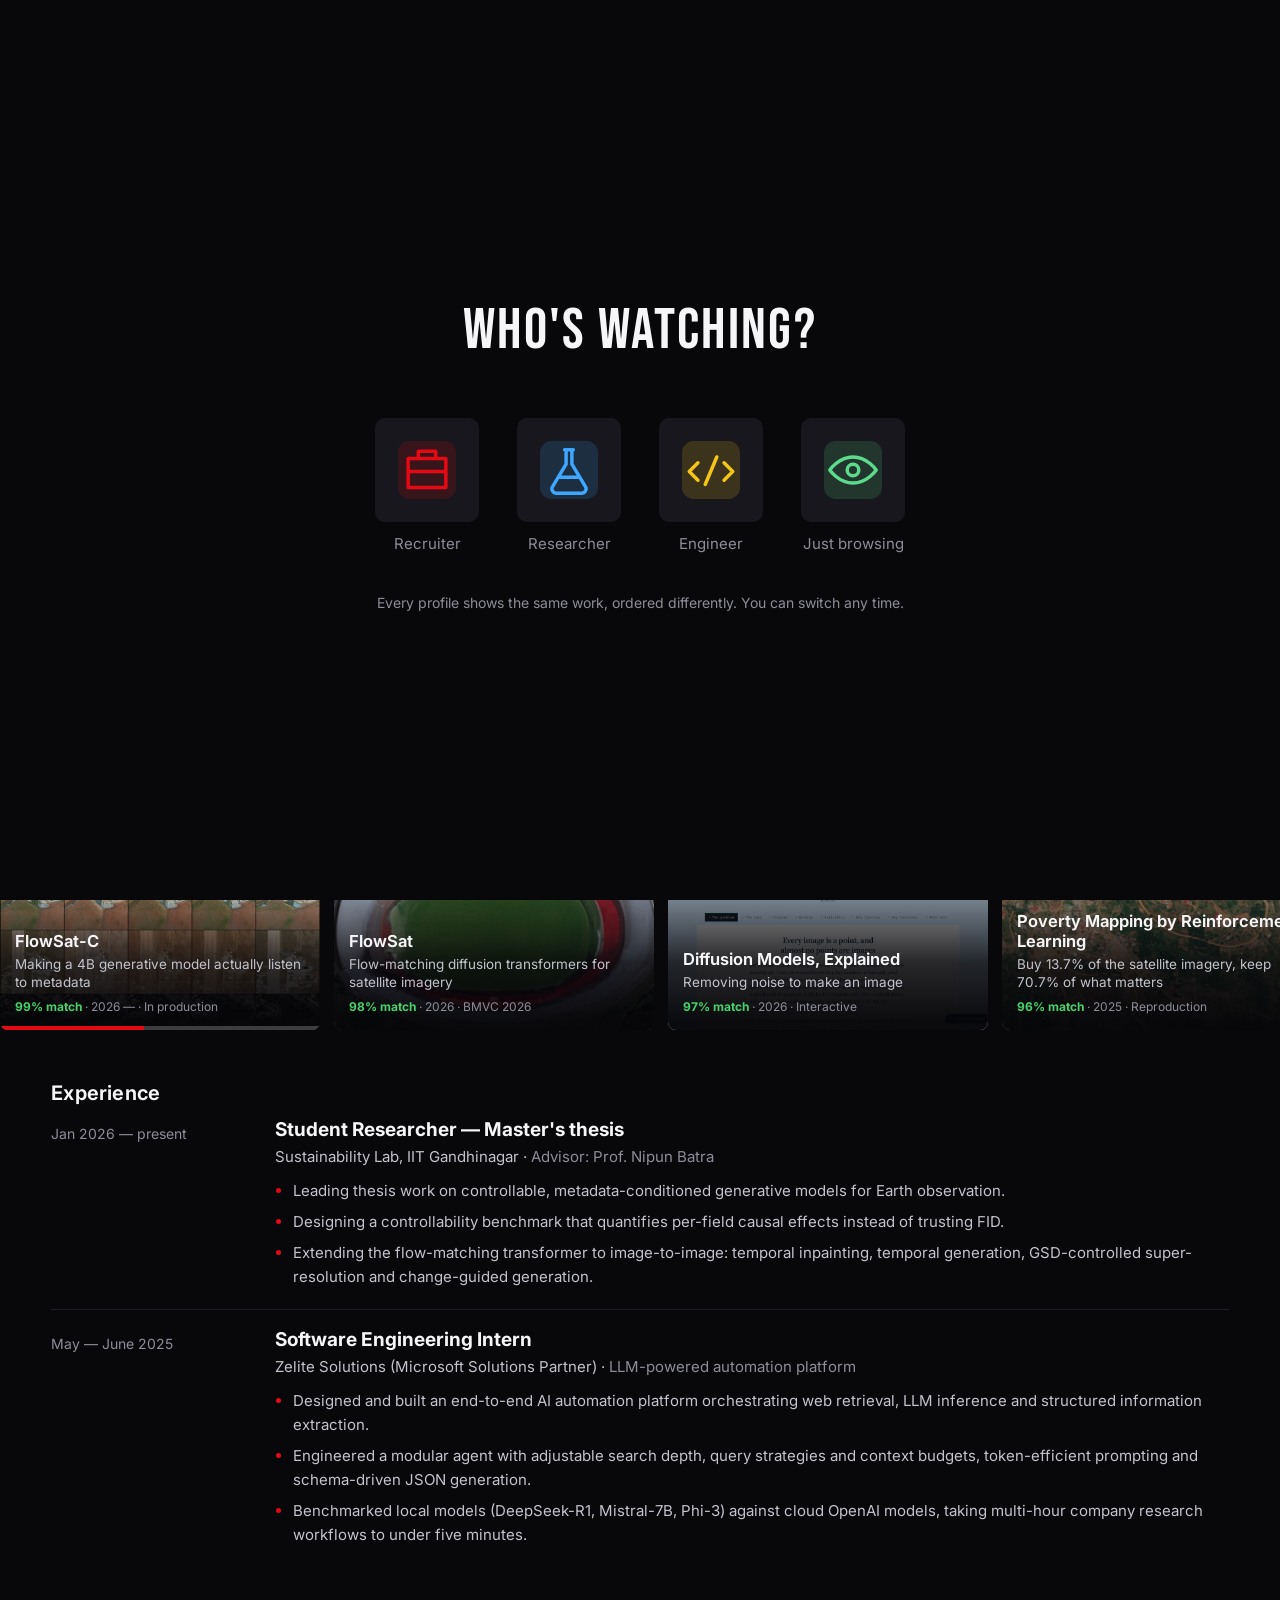
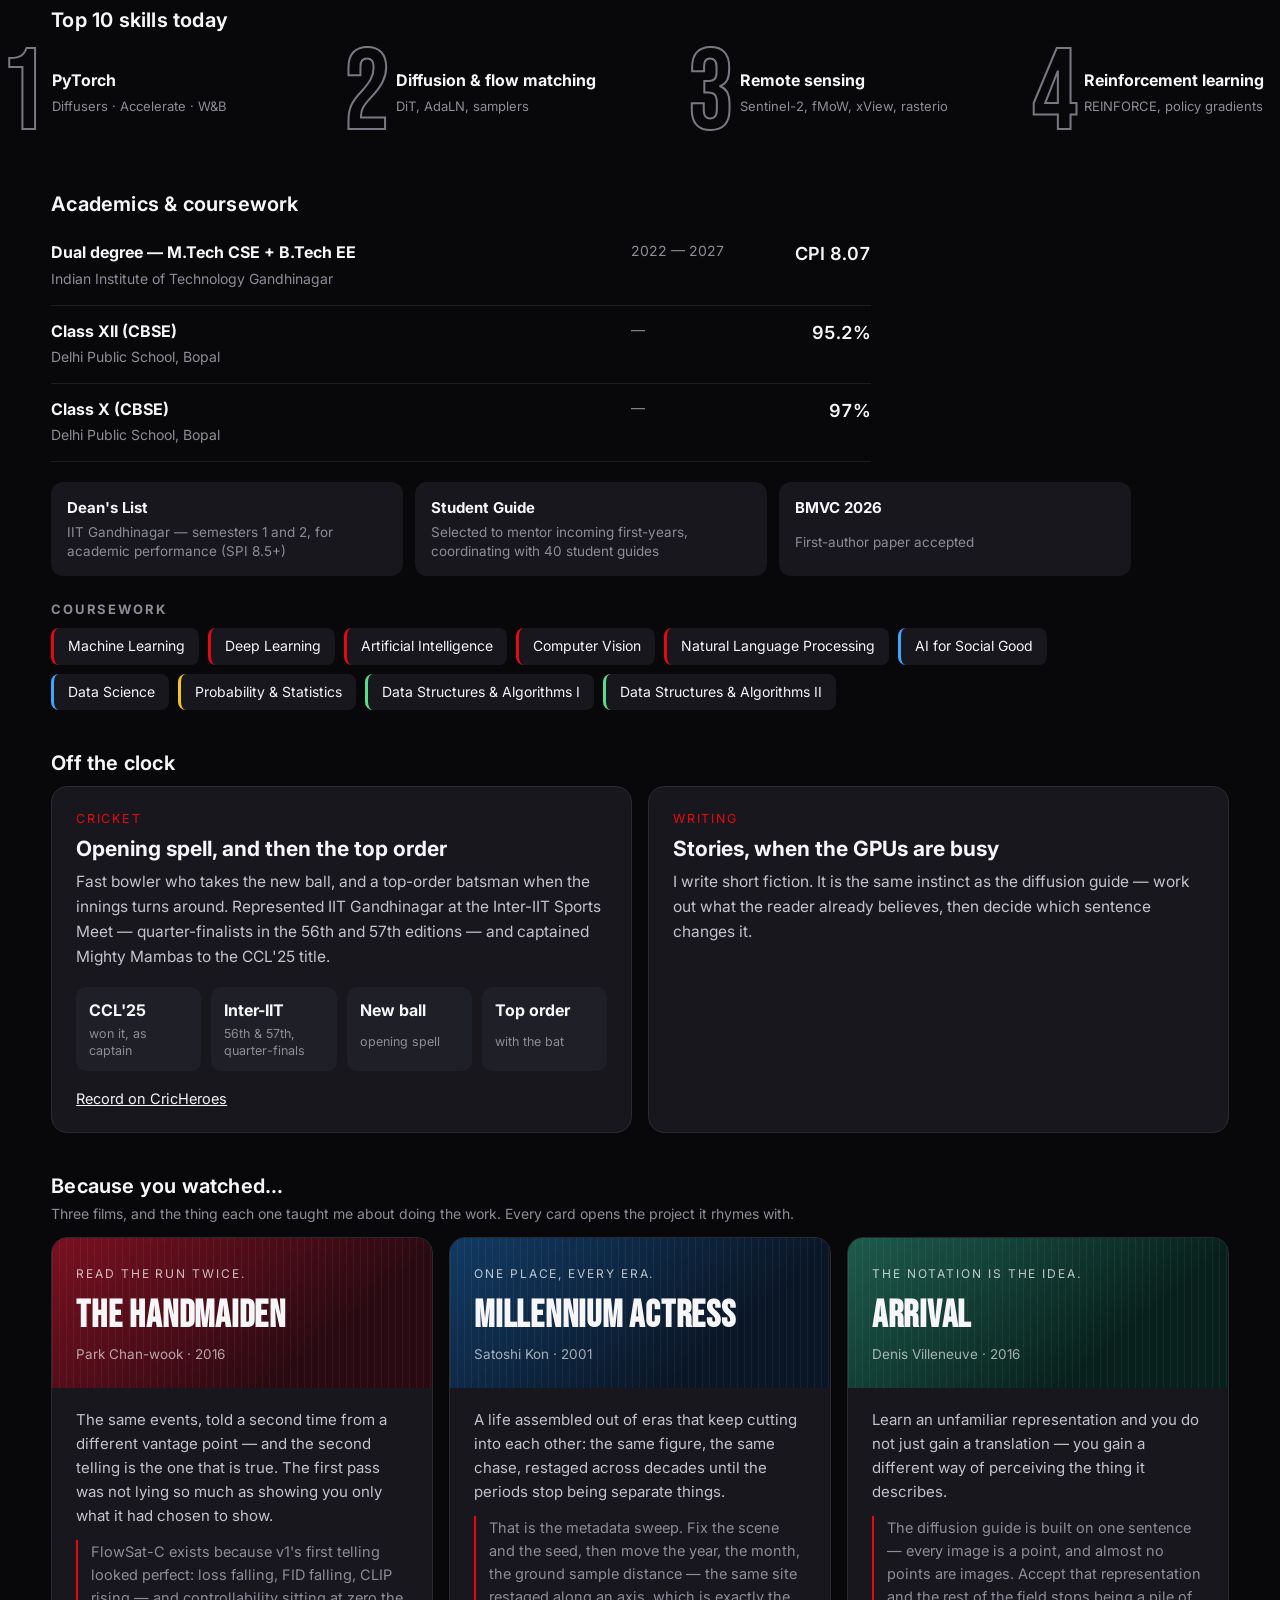
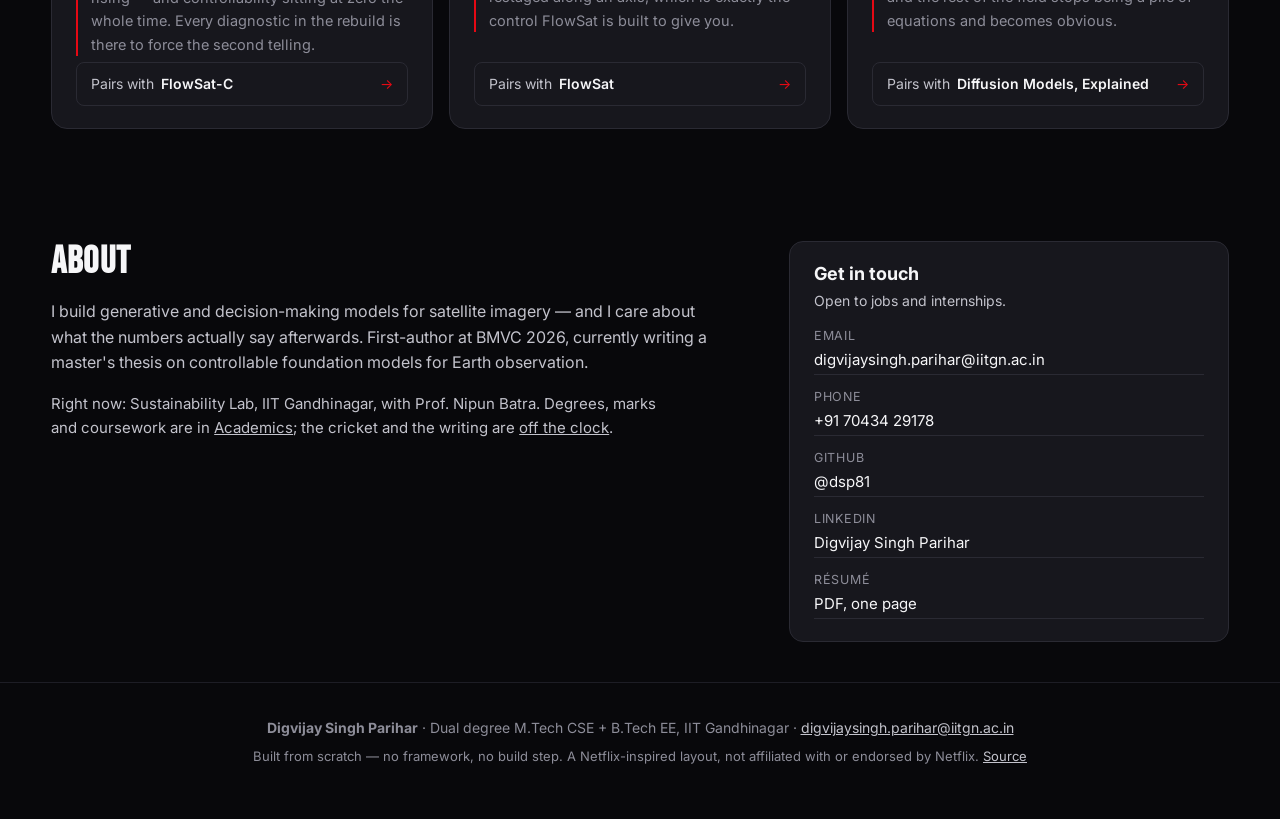
==== commit 0d34ec52: "Ask before showing, and put the phone in the contact card - The profile picker now opens underneath " ====
--- a/index.html
+++ b/index.html
@@ -53,6 +53,7 @@
     <a class="icon-link" id="navLinkedin" href="#" target="_blank" rel="noopener" aria-label="LinkedIn" title="LinkedIn">
       <svg viewBox="0 0 24 24" width="19" height="19" aria-hidden="true"><path fill="currentColor" d="M20.45 20.45h-3.56v-5.57c0-1.33-.02-3.04-1.85-3.04-1.86 0-2.14 1.45-2.14 2.94v5.67H9.35V9h3.41v1.56h.05a3.74 3.74 0 0 1 3.37-1.85c3.6 0 4.27 2.37 4.27 5.46v6.28zM5.34 7.43a2.07 2.07 0 1 1 0-4.14 2.07 2.07 0 0 1 0 4.14zM7.12 20.45H3.55V9h3.57v11.45zM22.22 0H1.77C.79 0 0 .77 0 1.72v20.56C0 23.23.79 24 1.77 24h20.45c.98 0 1.78-.77 1.78-1.72V1.72C24 .77 23.2 0 22.22 0z"/></svg>
     </a>
+    <button class="btn-ghost" id="tuneBtn" type="button">Tune results</button>
     <a class="btn-ghost" id="resumeTop" href="#" target="_blank" rel="noopener">Résumé</a>
     <button class="chip-profile" id="switchProfile" type="button">
       <span class="avatar" id="navAvatar" aria-hidden="true"></span>
@@ -77,15 +78,6 @@
     </div>
   </section>
 
-  <section class="picker" id="picker" aria-labelledby="pickerTitle">
-    <div class="picker-head">
-      <h2 id="pickerTitle">What are you looking for?</h2>
-      <p id="traitCount"></p>
-    </div>
-    <ul class="traits" id="traitList"></ul>
-    <button class="btn-ghost picker-clear" id="traitClear" type="button" hidden>Clear all</button>
-  </section>
-
   <div id="rows" class="rows"></div>
 
   <section class="about" id="about">
@@ -97,7 +89,7 @@
       </div>
       <aside class="contact-card">
         <h3>Get in touch</h3>
-        <p class="contact-sub">Open to research collaborations and internships.</p>
+        <p class="contact-sub">Open to jobs and internships.</p>
         <ul class="contact-list" id="contact"></ul>
       </aside>
     </div>
@@ -111,6 +103,22 @@
     with or endorsed by Netflix. <a href="https://github.com/dsp81" target="_blank" rel="noopener">Source</a>
   </p>
 </footer>
+
+<!-- What are you looking for: a short questionnaire that reorders the whole page -->
+<div class="quiz" id="quiz" hidden>
+  <div class="quiz-card" role="dialog" aria-modal="true" aria-labelledby="quizTitle">
+    <p class="quiz-kicker">Tailor this page</p>
+    <h2 id="quizTitle">What are you looking for?</h2>
+    <p class="quiz-sub">Pick as many as you like. Everything below gets re-scored and
+       re-ordered around your answers — nothing is hidden.</p>
+    <ul class="traits" id="traitList"></ul>
+    <div class="quiz-actions">
+      <button class="btn-play" id="quizSubmit" type="button">Show me</button>
+      <button class="btn-info" id="quizSkip" type="button">Skip — show everything</button>
+      <span class="quiz-count" id="traitCount"></span>
+    </div>
+  </div>
+</div>
 
 <!-- Title detail modal -->
 <div class="modal" id="modal" hidden>
--- a/styles.css
+++ b/styles.css
@@ -262,12 +262,17 @@
 }
 
 /* ── what are you looking for ───────────────────────────────────────────────── */
-.picker{position:relative;z-index:3;margin:clamp(-64px,-4vh,-24px) clamp(16px,4vw,52px) 30px;padding:22px 24px 20px;
-  background:linear-gradient(180deg,rgba(28,28,36,.92),rgba(18,18,24,.92));
-  border:1px solid var(--line);border-radius:16px}
-.picker-head{display:flex;flex-wrap:wrap;align-items:baseline;gap:8px 16px;margin-bottom:14px}
-.picker-head h2{font-size:19px;font-weight:650}
-.picker-head p{margin:0;color:var(--ink-3);font-size:14px}
+.quiz{position:fixed;inset:0;z-index:1800;background:rgba(4,4,7,.82);display:grid;
+  place-items:center;padding:24px;backdrop-filter:blur(3px)}
+.quiz-card{width:min(660px,100%);background:linear-gradient(180deg,#1b1b22,#121218);
+  border:1px solid var(--line);border-radius:20px;padding:30px 32px 26px;box-shadow:var(--shadow);
+  animation:pop .24s ease}
+.quiz-kicker{margin:0 0 8px;font-size:12px;letter-spacing:.16em;text-transform:uppercase;
+  color:var(--red);font-weight:650}
+.quiz-card h2{font-size:27px;margin-bottom:8px}
+.quiz-sub{margin:0 0 20px;color:var(--ink-3);font-size:15px;max-width:52ch}
+.quiz-actions{display:flex;align-items:center;gap:12px;flex-wrap:wrap;margin-top:24px}
+.quiz-count{color:var(--ink-3);font-size:14px;margin-left:auto}
 .traits{list-style:none;display:flex;flex-wrap:wrap;gap:9px;padding:0;margin:0}
 .traits li{position:relative}
 .traits input{position:absolute;inset:0;opacity:0;width:100%;height:100%;cursor:pointer;margin:0}
@@ -278,7 +283,6 @@
 .traits input:checked + label{background:var(--red);border-color:var(--red);color:#fff;
   font-weight:600}
 .traits input:focus-visible + label{outline:2px solid var(--red-2);outline-offset:2px}
-.picker-clear{margin-top:14px}
 .row-note{margin:-6px 0 12px;padding:0 clamp(16px,4vw,52px);color:var(--ink-3);font-size:14px}
 
 /* ── experience ─────────────────────────────────────────────────────────────── */
@@ -344,5 +348,35 @@
 @media (max-width:900px){
   .xp{grid-template-columns:1fr;gap:8px}
   .acad td b{font-size:15px}
-  .picker{margin-inline:clamp(12px,3vw,20px);padding:18px}
-}
+  .quiz-card{padding:22px 20px 20px}
+  .quiz-card h2{font-size:23px}
+  .quiz-actions{gap:9px}
+  .quiz-count{margin-left:0;width:100%}
+}
+
+/* ── because you watched ────────────────────────────────────────────────────── */
+/* Typography and a gradient do the work here: no poster art, nothing borrowed. */
+.cinema{display:grid;grid-template-columns:repeat(auto-fit,minmax(310px,1fr));gap:16px;
+  padding:0 clamp(16px,4vw,52px)}
+.film{display:flex;flex-direction:column;background:var(--surface);border:1px solid var(--line);
+  border-radius:16px;overflow:hidden;transition:transform .2s ease,border-color .2s ease}
+.film:hover{transform:translateY(-4px);border-color:var(--ink-3)}
+.film-plate{padding:26px 24px 22px;position:relative}
+.film-plate::after{content:"";position:absolute;inset:0;
+  background:repeating-linear-gradient(90deg,rgba(255,255,255,.05) 0 1px,transparent 1px 7px);
+  pointer-events:none}
+.film-lesson{margin:0 0 14px;font-size:12px;letter-spacing:.16em;text-transform:uppercase;
+  color:rgba(255,255,255,.72)}
+.film-plate h3{font-family:var(--display);font-size:clamp(28px,3.2vw,38px);letter-spacing:.02em;
+  line-height:1.02;margin-bottom:8px}
+.film-maker{margin:0;font-size:13.5px;color:rgba(255,255,255,.62)}
+.film-body{padding:20px 24px 6px;display:grid;gap:12px;align-content:start}
+.film-reading{margin:0;color:var(--ink-2);font-size:15px}
+.film-why{margin:0;color:var(--ink-3);font-size:14.5px;padding-left:13px;
+  border-left:2px solid var(--red)}
+.film-link{margin:14px 24px 22px;margin-top:auto;background:none;border:1px solid var(--line);border-radius:8px;
+  padding:10px 14px;text-align:left;cursor:pointer;color:var(--ink-2);font-size:14px;
+  display:flex;align-items:center;gap:7px;transition:border-color .15s,color .15s}
+.film-link:hover{border-color:var(--ink-3);color:var(--ink)}
+.film-link b{color:var(--ink);font-weight:600}
+.film-link i{margin-left:auto;font-style:normal;color:var(--red)}
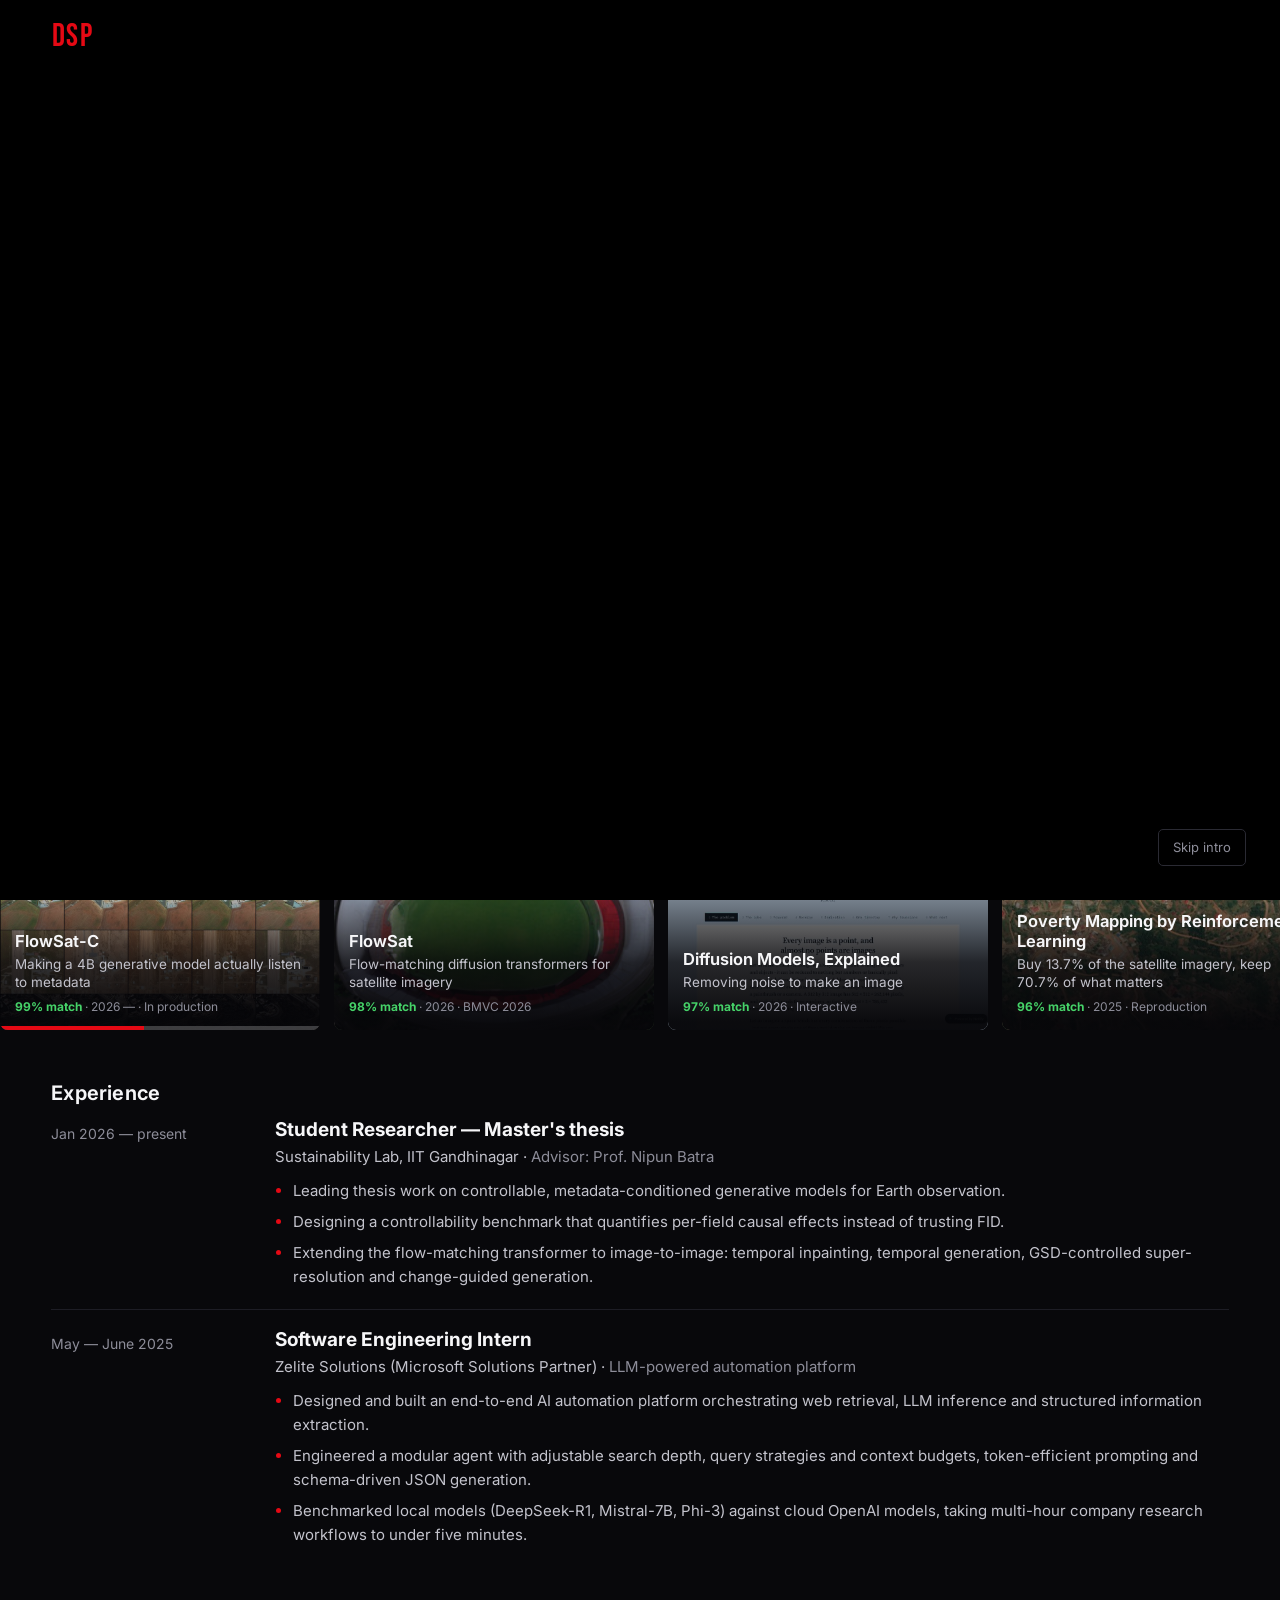
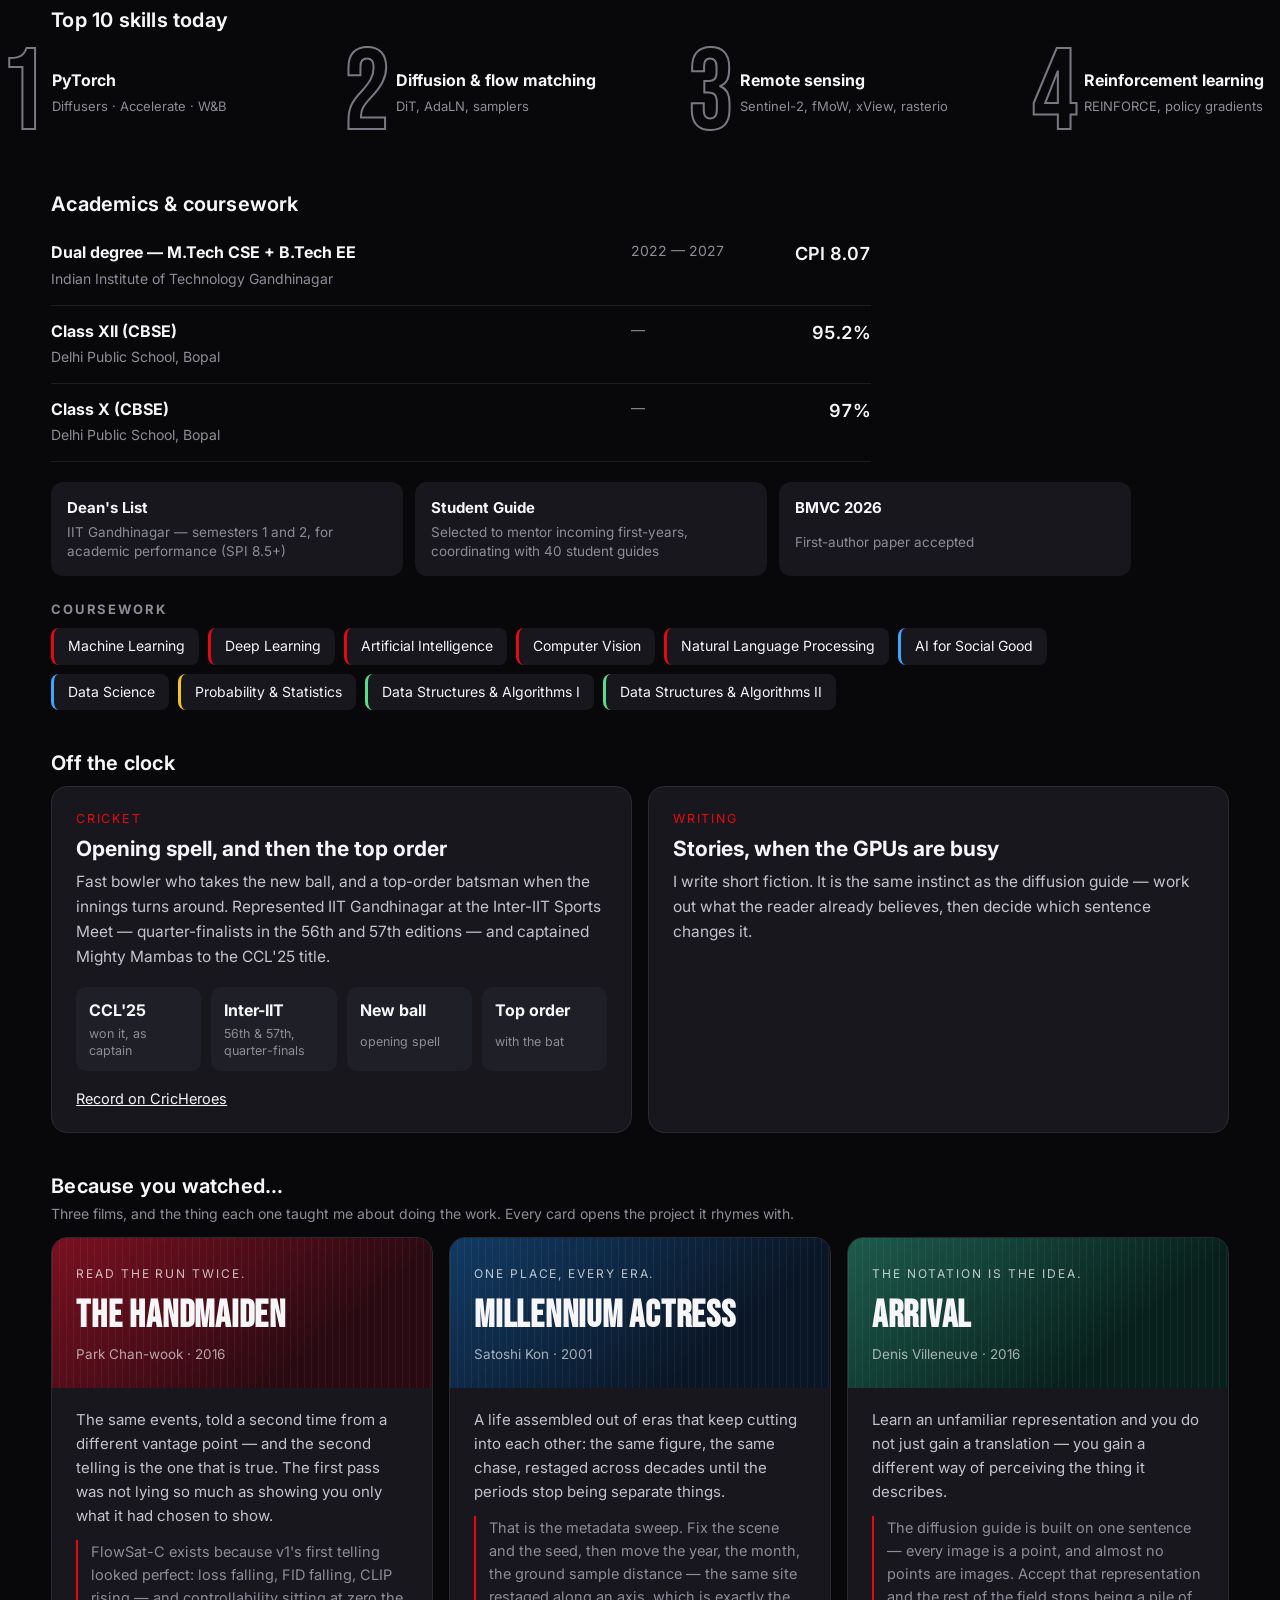
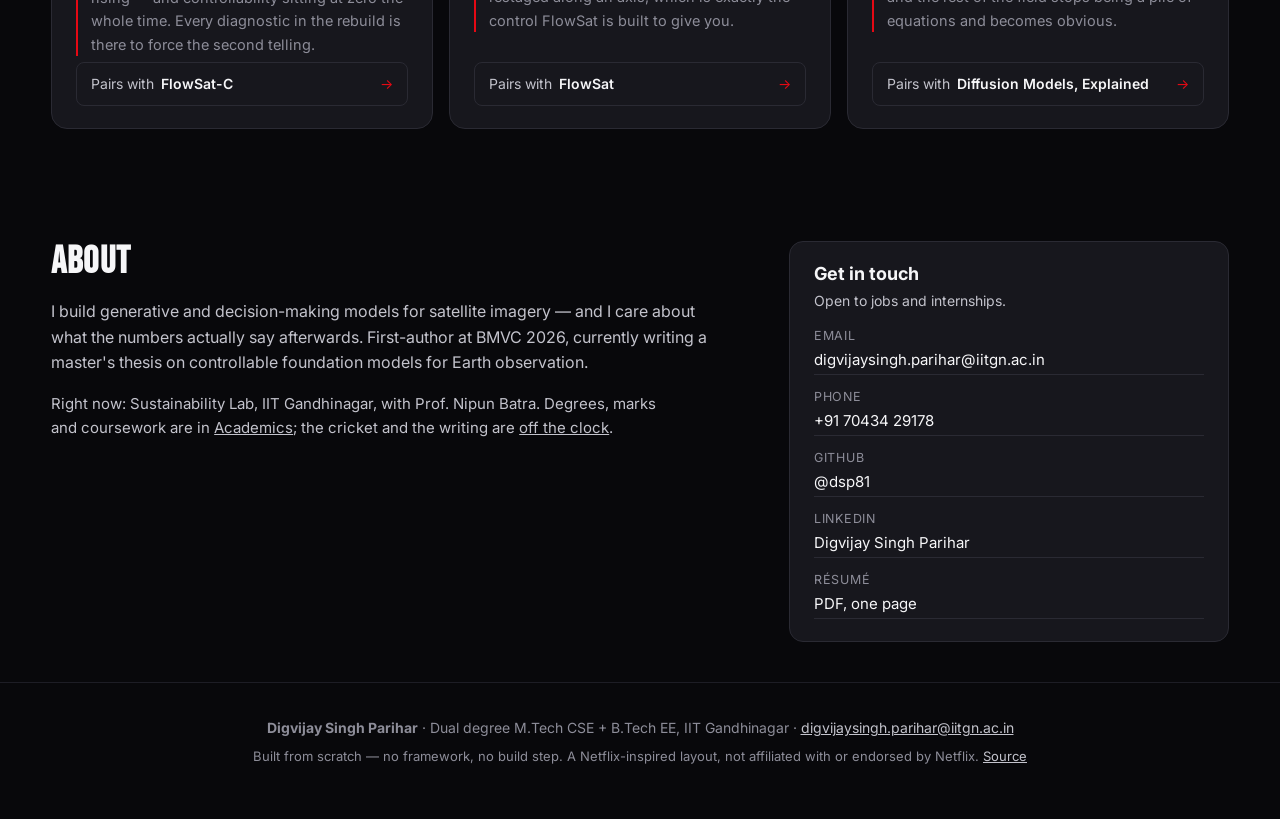
==== commit 1db0c283: "Headline FlowSat-C, and survive a half-cached deploy - FlowSat-C takes the billboard from FlowSat in" ====
--- a/index.html
+++ b/index.html
@@ -14,7 +14,7 @@
 <link rel="preconnect" href="https://fonts.googleapis.com">
 <link rel="preconnect" href="https://fonts.gstatic.com" crossorigin>
 <link href="https://fonts.googleapis.com/css2?family=Bebas+Neue&family=Inter:wght@400;500;600;700&display=swap" rel="stylesheet">
-<link rel="stylesheet" href="styles.css">
+<link rel="stylesheet" href="styles.css?v=20260917-190416">
 </head>
 <body class="intro-playing">
 
@@ -154,7 +154,7 @@
   </div>
 </div>
 
-<script src="data.js"></script>
-<script src="app.js"></script>
+<script src="data.js?v=20260917-190416"></script>
+<script src="app.js?v=20260917-190416"></script>
 </body>
 </html>
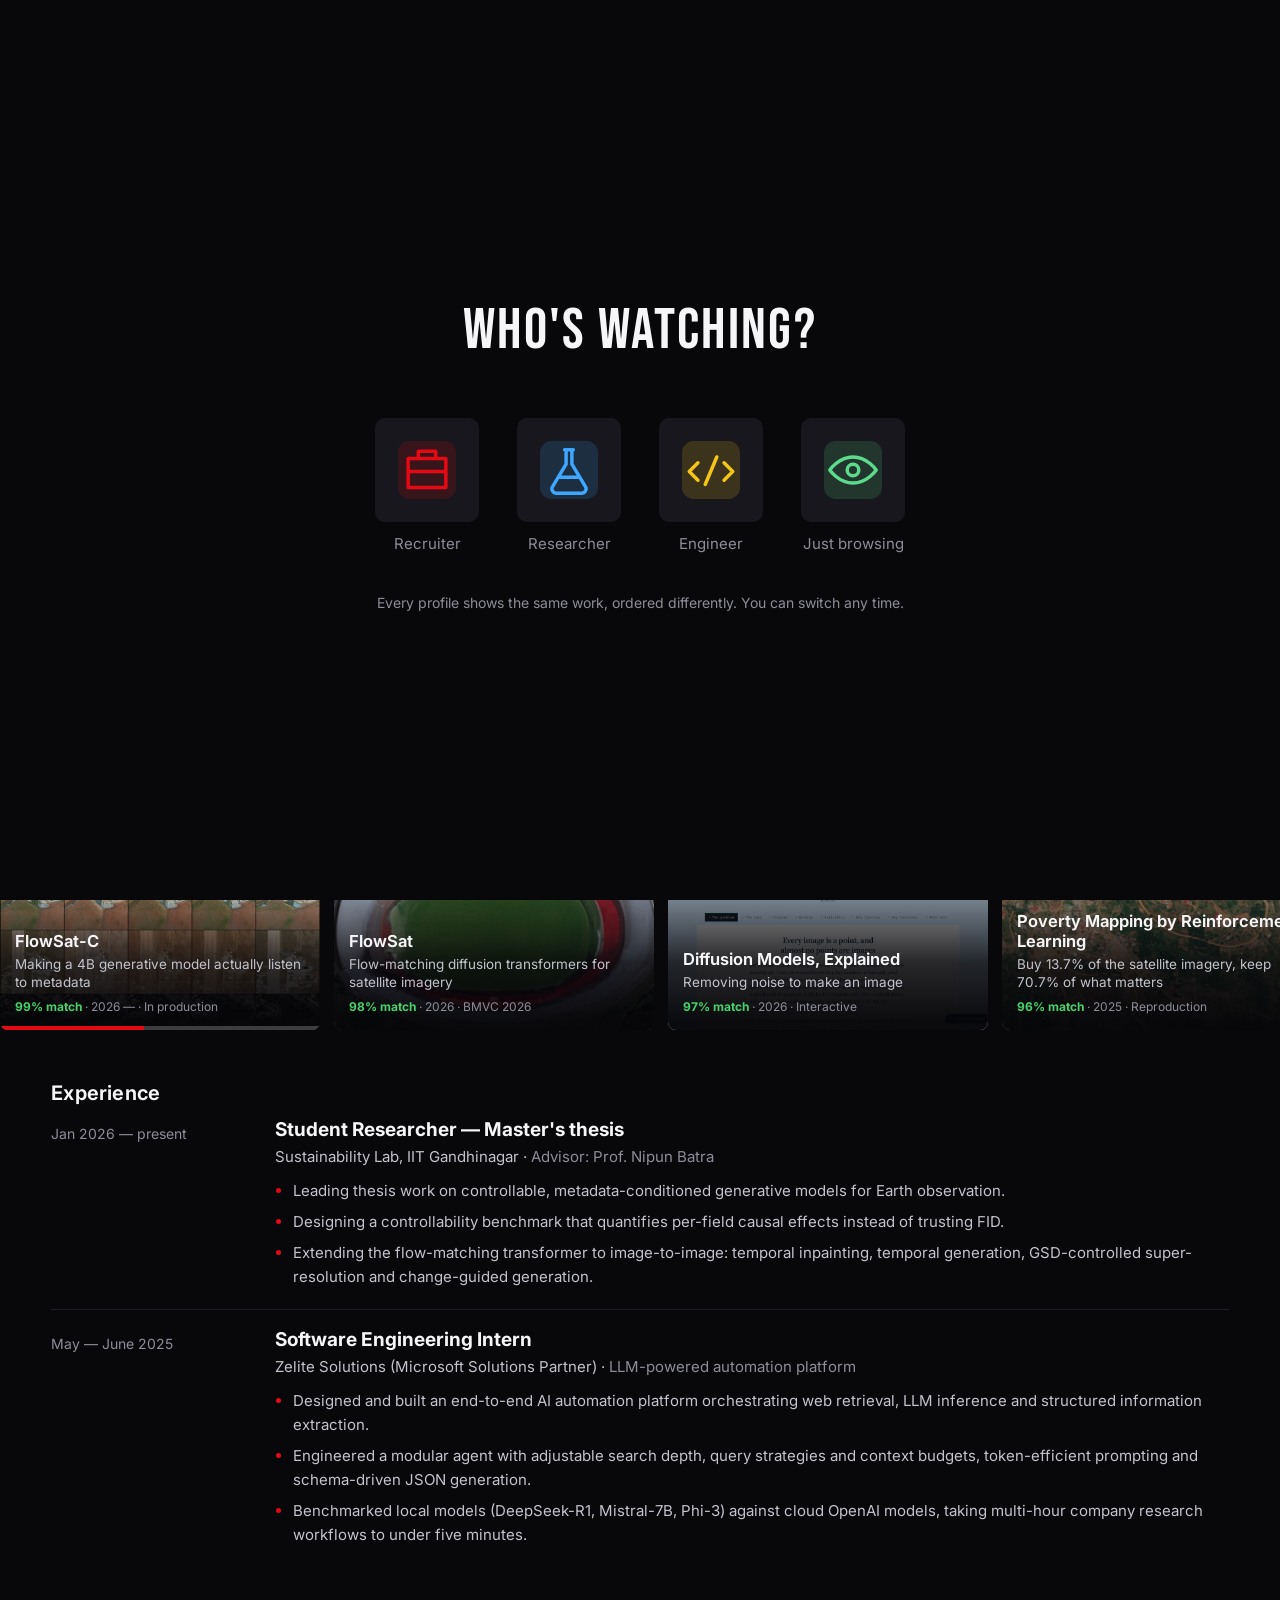
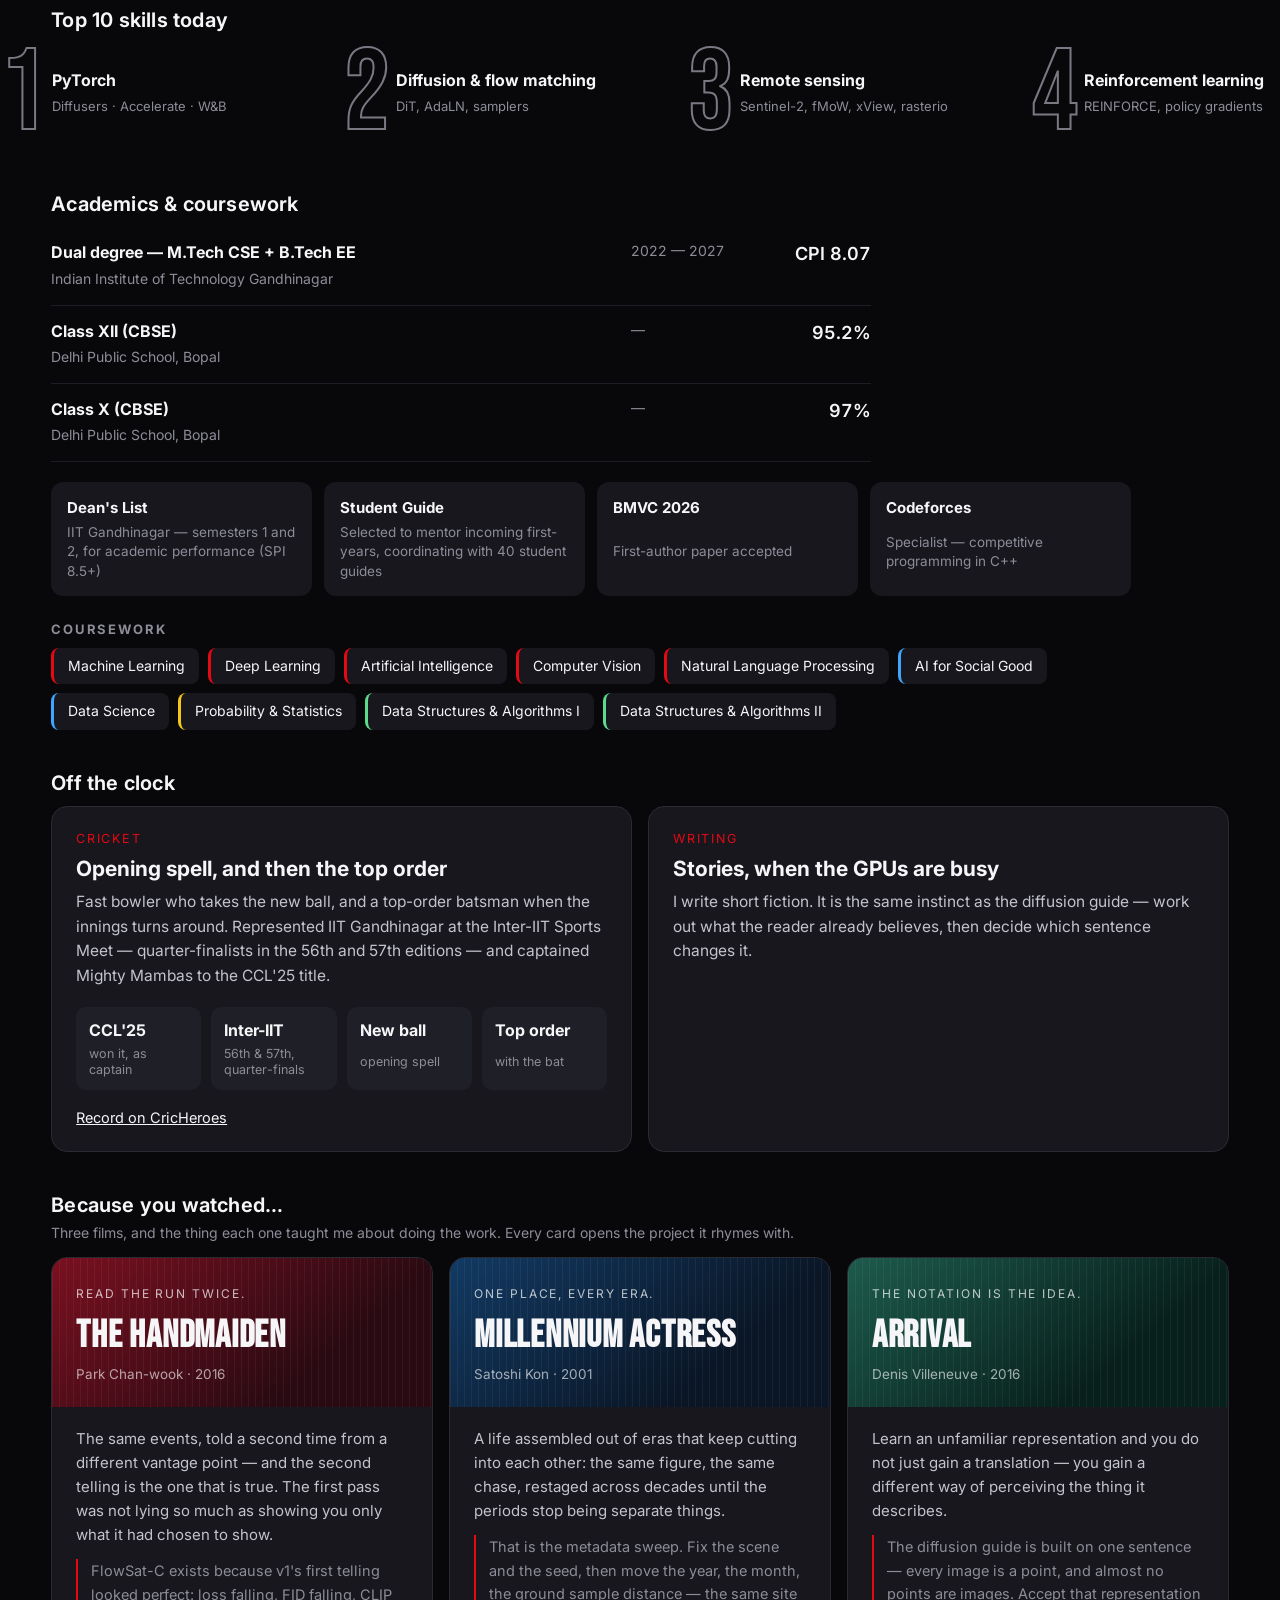
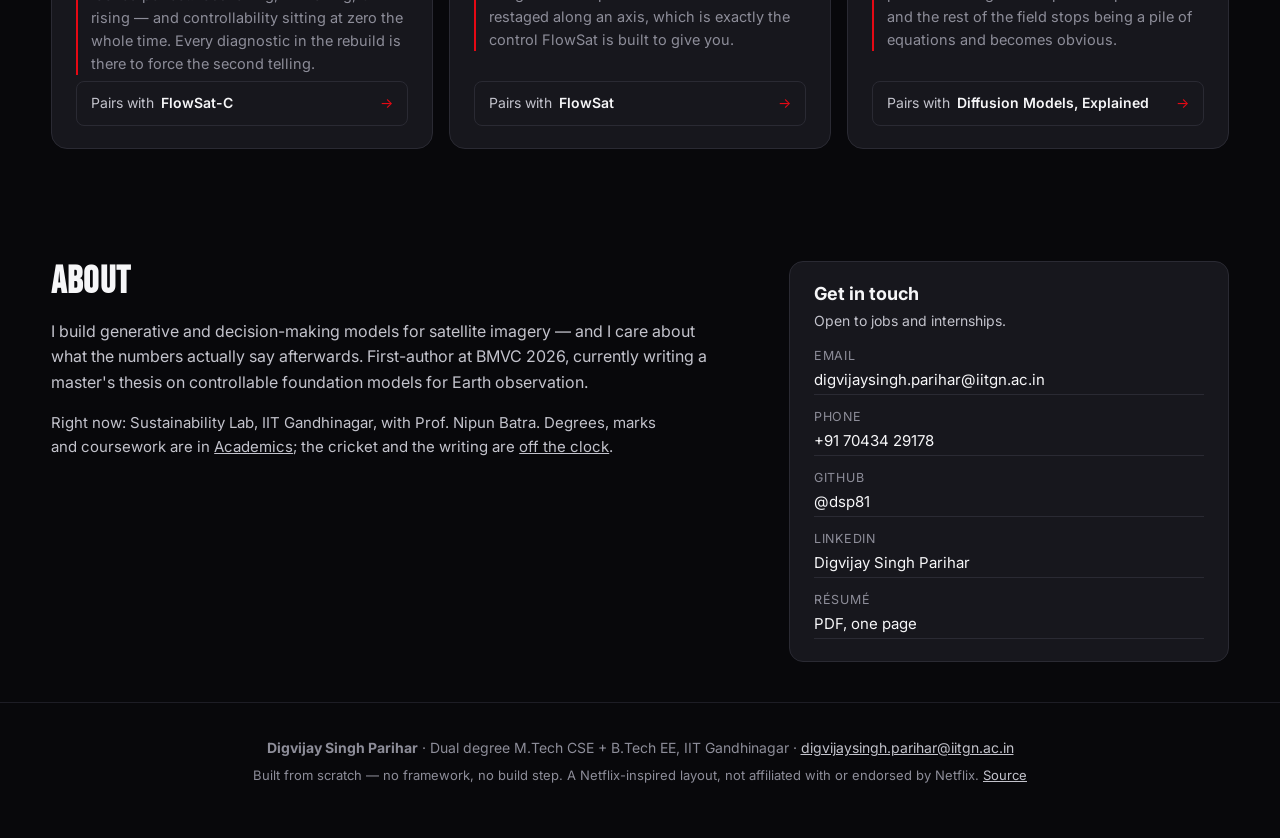
==== commit 5961957e: "Weight the matching so the answers actually discriminate Binary trait overlap made half the page tie" ====
--- a/index.html
+++ b/index.html
@@ -14,7 +14,7 @@
 <link rel="preconnect" href="https://fonts.googleapis.com">
 <link rel="preconnect" href="https://fonts.gstatic.com" crossorigin>
 <link href="https://fonts.googleapis.com/css2?family=Bebas+Neue&family=Inter:wght@400;500;600;700&display=swap" rel="stylesheet">
-<link rel="stylesheet" href="styles.css?v=20260917-190416">
+<link rel="stylesheet" href="styles.css?v=20260917-191029">
 </head>
 <body class="intro-playing">
 
@@ -154,7 +154,7 @@
   </div>
 </div>
 
-<script src="data.js?v=20260917-190416"></script>
-<script src="app.js?v=20260917-190416"></script>
+<script src="data.js?v=20260917-191029"></script>
+<script src="app.js?v=20260917-191029"></script>
 </body>
 </html>
--- a/styles.css
+++ b/styles.css
@@ -290,7 +290,11 @@
 .xp{display:grid;grid-template-columns:200px 1fr;gap:24px;padding:20px 0;
   border-top:1px solid var(--line-soft)}
 .xp:first-child{border-top:0;padding-top:4px}
-.xp-when{color:var(--ink-3);font-size:14px;padding-top:3px}
+.xp-when{color:var(--ink-3);font-size:14px;padding-top:3px;display:grid;gap:8px;
+  align-content:start}
+.xp-top{justify-self:start;font-size:11.5px;letter-spacing:.08em;text-transform:uppercase;
+  color:var(--red);border:1px solid var(--red);border-radius:999px;padding:3px 9px;
+  font-weight:650}
 .xp-body h3{font-size:19px;margin-bottom:4px}
 .xp-org{margin:0 0 10px;color:var(--ink-2);font-size:15px}
 .xp-org span{color:var(--ink-3)}
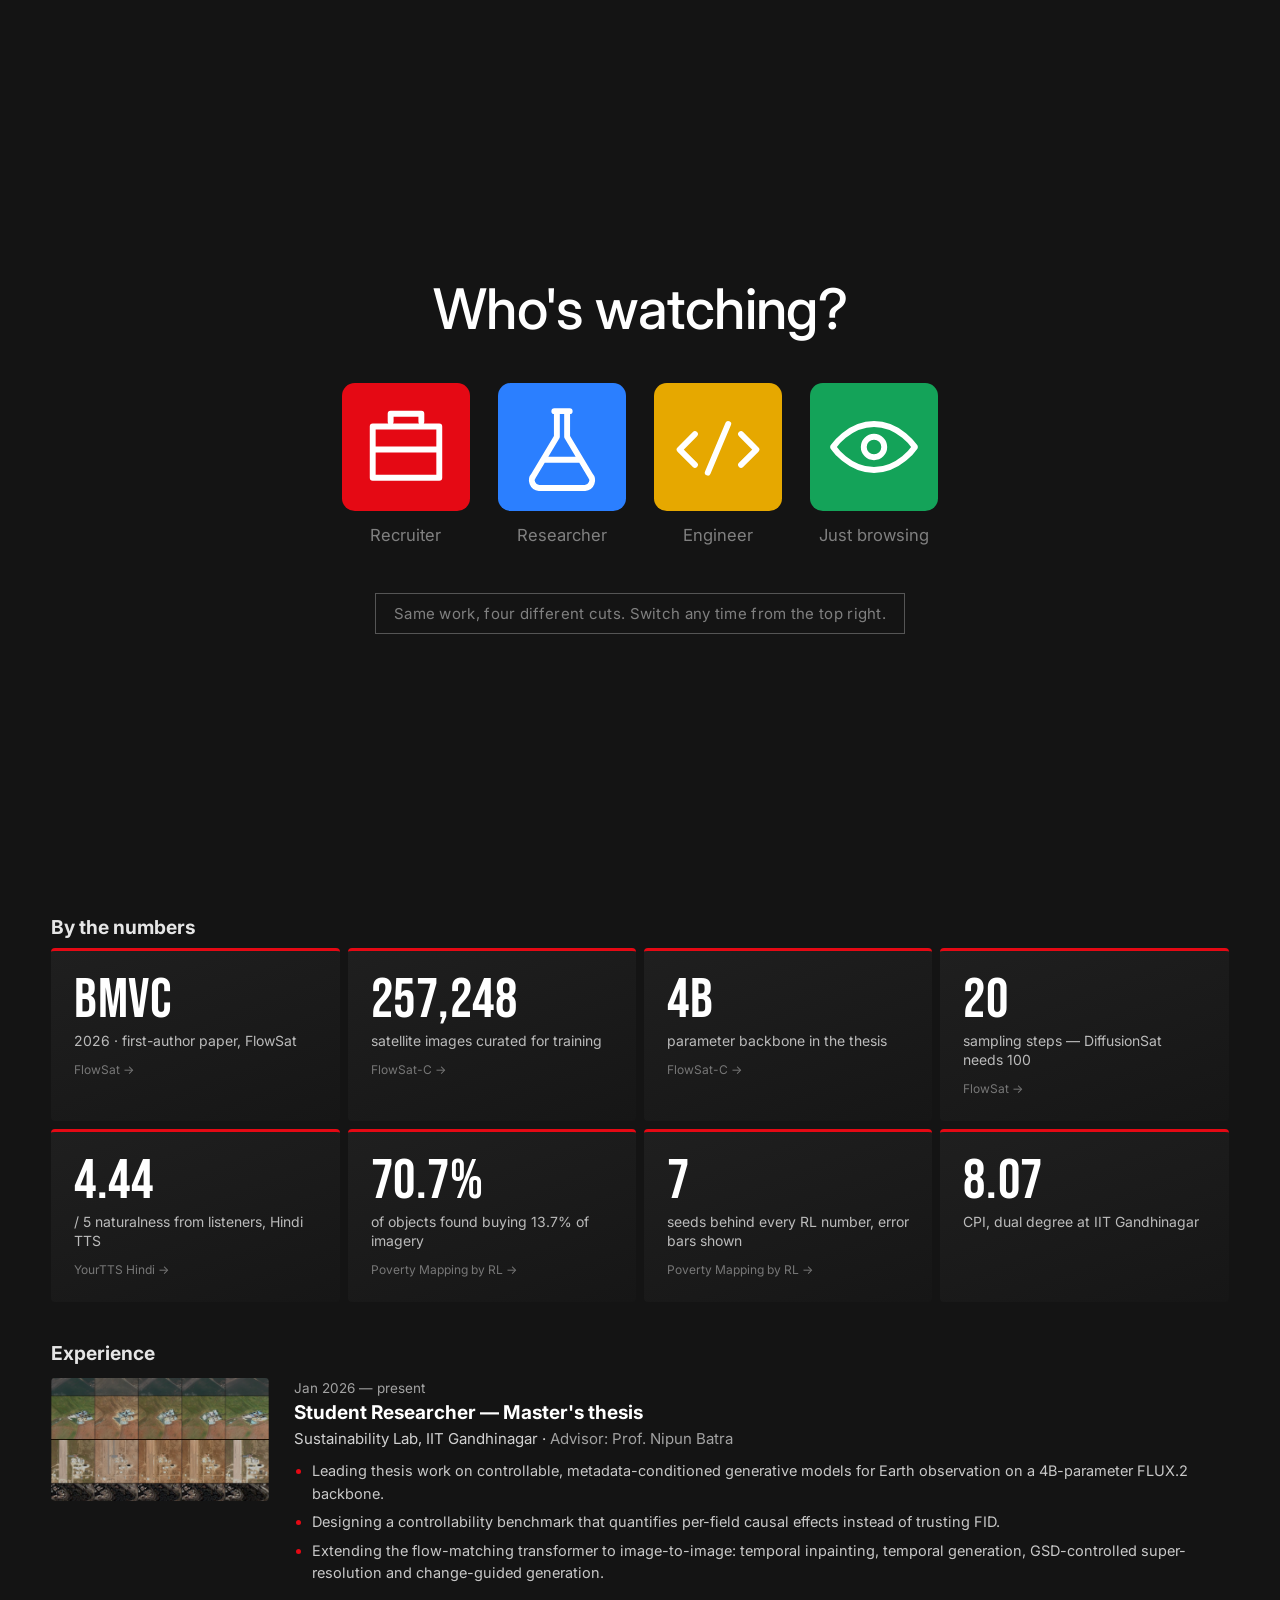
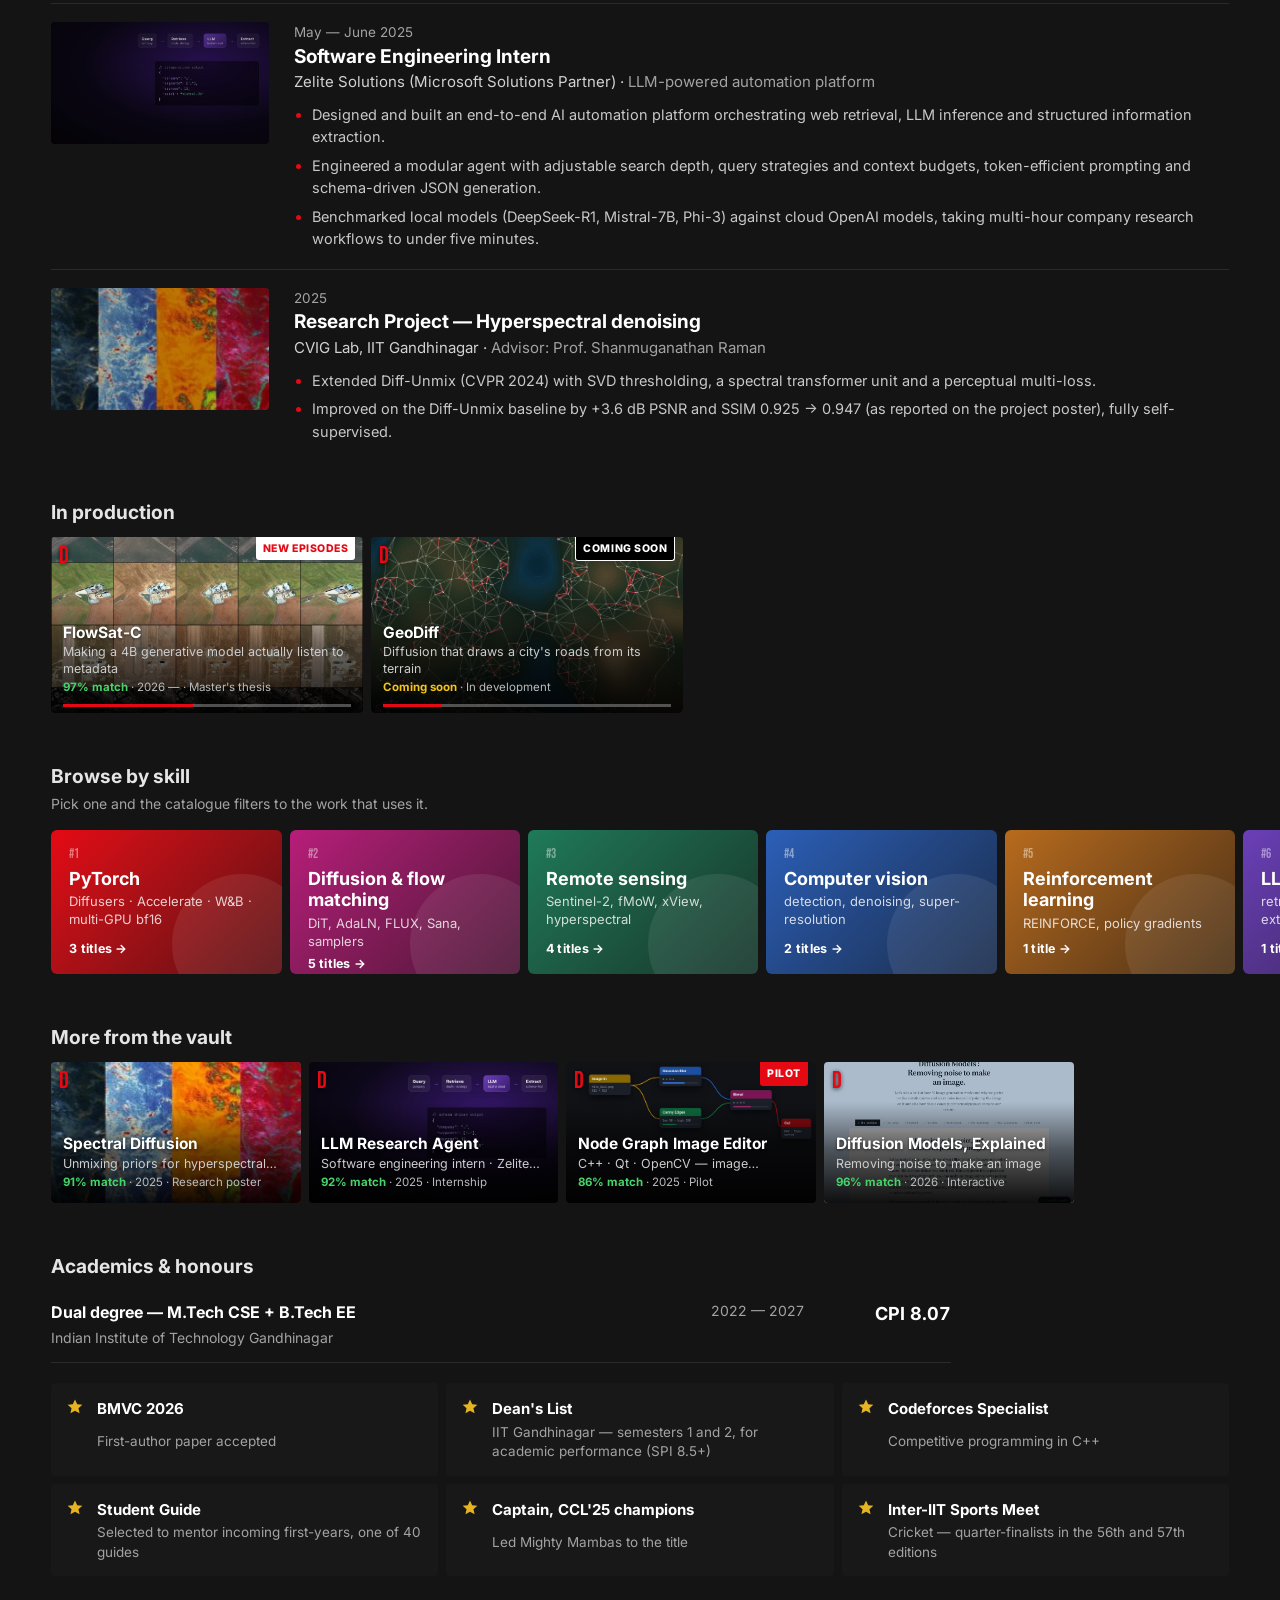
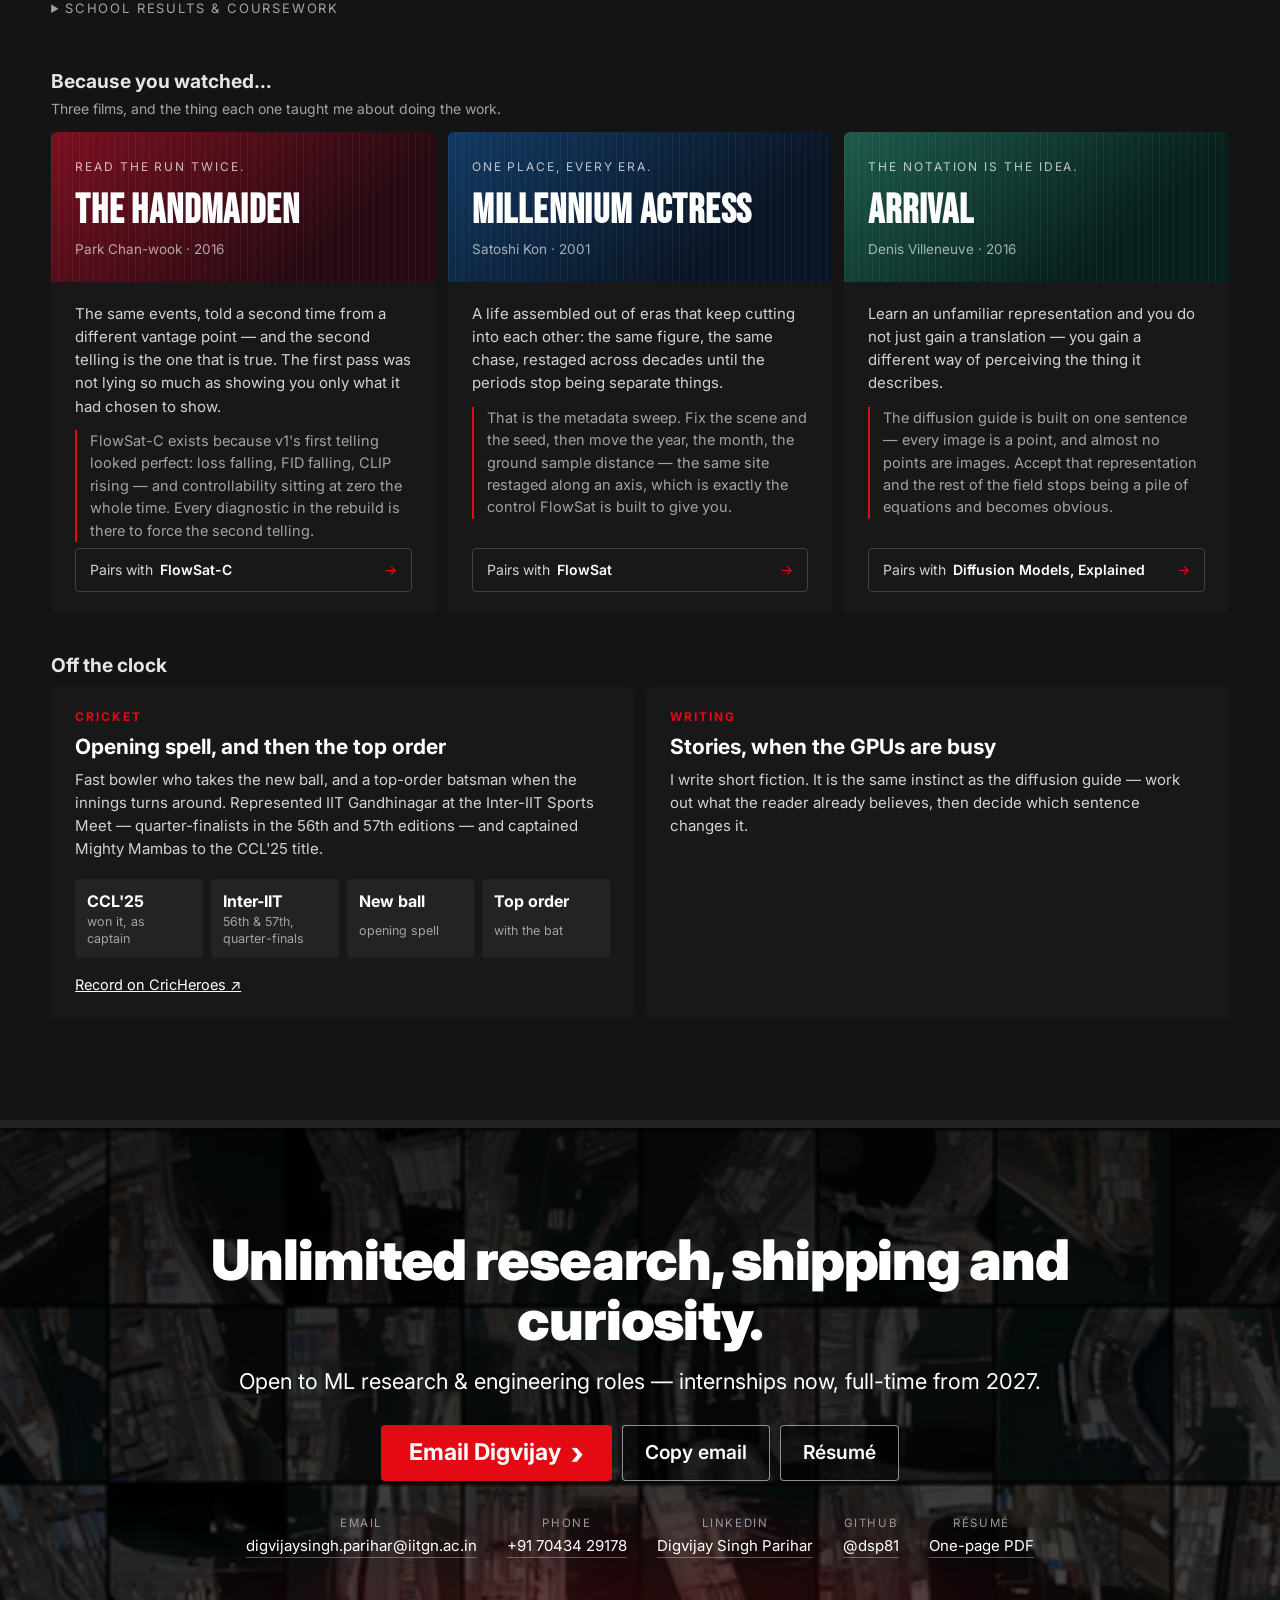
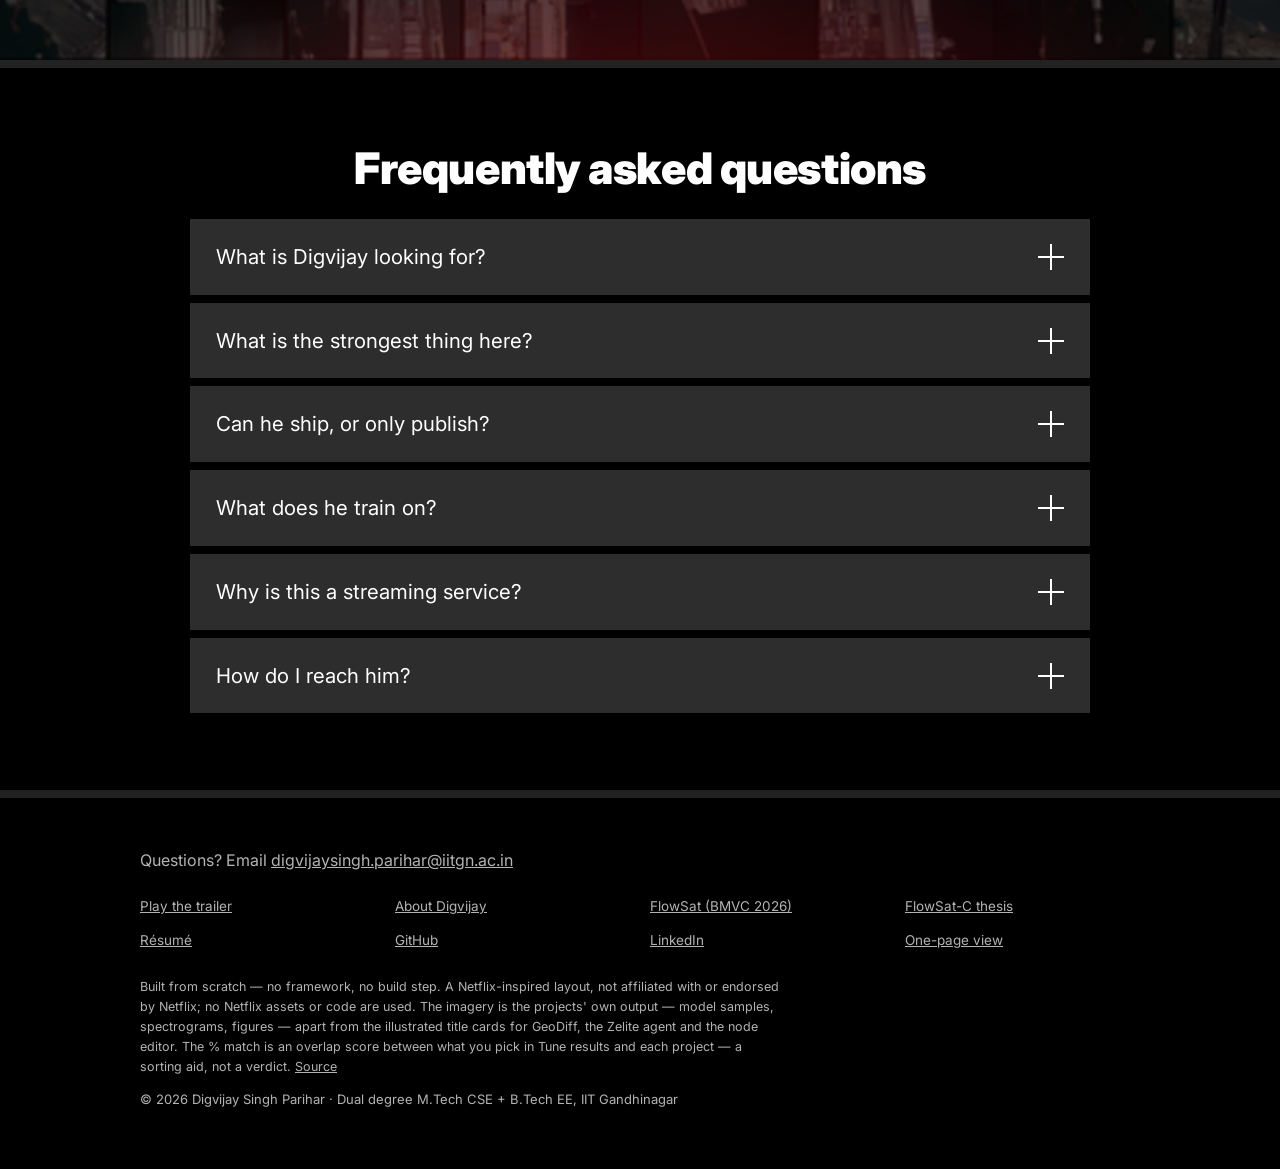
==== commit cade462c: "Rebuild the site around the person, the trailer and the evidence The billboard is now a series about" ====
--- a/index.html
+++ b/index.html
@@ -2,37 +2,55 @@
 <html lang="en">
 <head>
 <meta charset="utf-8">
-<meta name="viewport" content="width=device-width, initial-scale=1">
+<meta name="viewport" content="width=device-width, initial-scale=1, viewport-fit=cover">
 <title>Digvijay Singh Parihar — generative models for Earth observation</title>
-<meta name="description" content="Portfolio of Digvijay Singh Parihar: FlowSat (BMVC 2026), reinforcement-learned satellite tile acquisition, Hindi zero-shot speech synthesis, and an interactive guide to diffusion models.">
+<meta name="description" content="Digvijay Singh Parihar — ML researcher at IIT Gandhinagar. First author of FlowSat (BMVC 2026), a master's thesis on controllable 4B-parameter generative models for satellite imagery, RL-based satellite tile acquisition, Hindi zero-shot TTS, hyperspectral denoising, and an interactive guide to diffusion models.">
 <meta name="author" content="Digvijay Singh Parihar">
-<meta property="og:title" content="Digvijay Singh Parihar — generative models for Earth observation">
-<meta property="og:description" content="FlowSat (BMVC 2026), RL-based satellite tile acquisition, Hindi zero-shot TTS, and an interactive diffusion guide.">
+<meta name="theme-color" content="#000000">
+<link rel="canonical" href="https://dsp81.github.io/">
+<meta property="og:title" content="Digvijay Singh Parihar — now streaming">
+<meta property="og:description" content="Generative models for Earth observation. FlowSat (BMVC 2026, first author), FlowSat-C, RL tile acquisition, Hindi TTS, hyperspectral denoising — laid out like a streaming service.">
 <meta property="og:type" content="profile">
-<meta property="og:image" content="assets/art/hero_flowsat.jpg">
-<link rel="icon" href="data:image/svg+xml,<svg xmlns='http://www.w3.org/2000/svg' viewBox='0 0 64 64'><rect width='64' height='64' rx='12' fill='%230b0b0f'/><text x='32' y='47' font-size='44' font-family='Impact,sans-serif' fill='%23e50914' text-anchor='middle'>D</text></svg>">
+<meta property="og:url" content="https://dsp81.github.io/">
+<meta property="og:image" content="https://dsp81.github.io/assets/og.jpg">
+<meta property="og:image:width" content="1200">
+<meta property="og:image:height" content="630">
+<meta name="twitter:card" content="summary_large_image">
+<meta name="twitter:image" content="https://dsp81.github.io/assets/og.jpg">
+<link rel="icon" href="data:image/svg+xml,<svg xmlns='http://www.w3.org/2000/svg' viewBox='0 0 64 64'><rect width='64' height='64' rx='12' fill='%23000'/><text x='32' y='49' font-size='50' font-family='Impact,sans-serif' fill='%23e50914' text-anchor='middle'>D</text></svg>">
 <link rel="preconnect" href="https://fonts.googleapis.com">
 <link rel="preconnect" href="https://fonts.gstatic.com" crossorigin>
-<link href="https://fonts.googleapis.com/css2?family=Bebas+Neue&family=Inter:wght@400;500;600;700&display=swap" rel="stylesheet">
-<link rel="stylesheet" href="styles.css?v=20260917-191029">
+<link href="https://fonts.googleapis.com/css2?family=Bebas+Neue&family=Inter:wght@400;500;600;700;800&display=swap" rel="stylesheet">
+<link rel="preload" as="image" href="assets/art/hero_ports.jpg">
+<link rel="stylesheet" href="styles.css?v=20260926-134051">
+<script type="application/ld+json">
+{"@context":"https://schema.org","@type":"Person","name":"Digvijay Singh Parihar",
+ "url":"https://dsp81.github.io/","email":"mailto:digvijaysingh.parihar@iitgn.ac.in",
+ "jobTitle":"Student Researcher — generative models for Earth observation",
+ "affiliation":{"@type":"CollegeOrUniversity","name":"Indian Institute of Technology Gandhinagar"},
+ "alumniOf":{"@type":"CollegeOrUniversity","name":"Indian Institute of Technology Gandhinagar"},
+ "knowsAbout":["Diffusion models","Flow matching","Remote sensing","Computer vision","Reinforcement learning","Speech synthesis","LLM agents","PyTorch"],
+ "sameAs":["https://github.com/dsp81","https://www.linkedin.com/in/digvijay-singh-parihar-b73536259/"]}
+</script>
 </head>
 <body class="intro-playing">
-
-<!-- Opening title. Markup sits in the HTML rather than being injected, so it paints on the
-     first frame and there is no flash of the page behind it. -->
+<a class="skip-link" href="#rows">Skip to content</a>
+
+<!-- Opening title. In the HTML rather than injected, so it paints on the first frame. -->
 <div id="intro" class="intro">
   <div class="intro-stage" id="introStage" aria-hidden="true">
     <span class="intro-mark">DSP</span><span class="intro-mark intro-bars">DSP</span>
   </div>
+  <div class="intro-rays" aria-hidden="true"></div>
   <button class="intro-skip" id="introSkip" type="button">Skip intro</button>
 </div>
 
-<!-- Profile gate: the site is the same material cut four ways. -->
+<!-- Profile gate -->
 <div id="gate" class="gate" hidden>
   <div class="gate-inner">
     <p class="gate-title">Who's watching?</p>
     <ul class="profiles" id="profiles"></ul>
-    <p class="gate-note">Every profile shows the same work, ordered differently. You can switch any time.</p>
+    <p class="gate-note">Same work, four different cuts. Switch any time from the top right.</p>
   </div>
 </div>
 
@@ -40,121 +58,210 @@
   <div class="nav-left">
     <a class="wordmark" href="#top" aria-label="Home">DSP</a>
     <nav class="nav-links" aria-label="Sections">
-      <a href="#row-featured">Work</a>
-      <a href="#row-publications">Research</a>
+      <a href="#top" data-nav="home">Home</a>
+      <a href="#row-top">Projects</a>
+      <a href="#row-experience">Experience</a>
       <a href="#row-skills">Skills</a>
-      <a href="#about">About</a>
+      <a href="#row-mylist" id="navMyList" hidden>My List</a>
+      <a href="#contact">Contact</a>
     </nav>
   </div>
   <div class="nav-right">
+    <div class="search" id="search">
+      <button class="search-btn" id="searchBtn" type="button" aria-label="Search">
+        <svg viewBox="0 0 24 24" width="20" height="20" aria-hidden="true"><circle cx="10.5" cy="10.5" r="6.5" fill="none" stroke="currentColor" stroke-width="2.2"/><path d="M15.5 15.5L21 21" stroke="currentColor" stroke-width="2.2" stroke-linecap="round"/></svg>
+      </button>
+      <input id="searchInput" type="search" placeholder="Titles, skills, tools…" aria-label="Search titles and skills" autocomplete="off">
+    </div>
     <a class="icon-link" id="navGithub" href="#" target="_blank" rel="noopener" aria-label="GitHub" title="GitHub">
       <svg viewBox="0 0 24 24" width="19" height="19" aria-hidden="true"><path fill="currentColor" d="M12 .5A11.5 11.5 0 0 0 .5 12a11.5 11.5 0 0 0 7.86 10.92c.58.1.79-.25.79-.55v-2c-3.2.7-3.88-1.37-3.88-1.37-.53-1.34-1.3-1.7-1.3-1.7-1.05-.72.08-.71.08-.71 1.16.08 1.77 1.2 1.77 1.2 1.03 1.78 2.7 1.27 3.36.97.1-.75.4-1.27.73-1.56-2.55-.29-5.23-1.28-5.23-5.7 0-1.26.45-2.29 1.19-3.1-.12-.29-.52-1.46.11-3.05 0 0 .97-.31 3.18 1.18a11 11 0 0 1 5.8 0c2.2-1.5 3.17-1.18 3.17-1.18.63 1.59.23 2.76.12 3.05.74.81 1.18 1.84 1.18 3.1 0 4.43-2.69 5.4-5.25 5.69.41.36.78 1.06.78 2.14v3.17c0 .3.2.66.8.55A11.5 11.5 0 0 0 23.5 12 11.5 11.5 0 0 0 12 .5z"/></svg>
     </a>
     <a class="icon-link" id="navLinkedin" href="#" target="_blank" rel="noopener" aria-label="LinkedIn" title="LinkedIn">
       <svg viewBox="0 0 24 24" width="19" height="19" aria-hidden="true"><path fill="currentColor" d="M20.45 20.45h-3.56v-5.57c0-1.33-.02-3.04-1.85-3.04-1.86 0-2.14 1.45-2.14 2.94v5.67H9.35V9h3.41v1.56h.05a3.74 3.74 0 0 1 3.37-1.85c3.6 0 4.27 2.37 4.27 5.46v6.28zM5.34 7.43a2.07 2.07 0 1 1 0-4.14 2.07 2.07 0 0 1 0 4.14zM7.12 20.45H3.55V9h3.57v11.45zM22.22 0H1.77C.79 0 0 .77 0 1.72v20.56C0 23.23.79 24 1.77 24h20.45c.98 0 1.78-.77 1.78-1.72V1.72C24 .77 23.2 0 22.22 0z"/></svg>
     </a>
-    <button class="btn-ghost" id="tuneBtn" type="button">Tune results</button>
-    <a class="btn-ghost" id="resumeTop" href="#" target="_blank" rel="noopener">Résumé</a>
-    <button class="chip-profile" id="switchProfile" type="button">
-      <span class="avatar" id="navAvatar" aria-hidden="true"></span>
-      <span id="navProfileName">Profile</span>
-    </button>
+    <a class="btn-red" id="resumeTop" href="#" target="_blank" rel="noopener">Résumé</a>
+    <div class="profile-menu" id="profileMenu">
+      <button class="chip-profile" id="switchProfile" type="button" aria-haspopup="true" aria-expanded="false">
+        <span class="avatar" id="navAvatar" aria-hidden="true"></span>
+        <span class="chip-caret" aria-hidden="true">▾</span>
+        <span class="sr-only" id="navProfileName">Profile</span>
+      </button>
+      <div class="menu" id="menu" hidden>
+        <ul class="menu-profiles" id="menuProfiles"></ul>
+        <hr>
+        <button type="button" data-act="trailer">▶ Play the trailer</button>
+        <button type="button" data-act="tune">⚙ Tune results</button>
+        <button type="button" data-act="series">ⓘ About Digvijay</button>
+        <button type="button" data-act="email">✉ Copy email</button>
+        <hr>
+        <button type="button" data-act="gate" class="menu-dim">Switch profiles</button>
+      </div>
+    </div>
   </div>
 </header>
 
 <main id="top">
-  <section class="hero" id="hero">
+  <!-- For crawlers, LLM fetchers and anyone with scripts off. Regenerated by bump.py from
+     data.js — edit data.js, not this block. -->
+<noscript><div class="noscript">
+<!-- PRERENDER:START -->
+<h1>Digvijay Singh Parihar</h1>
+<p><b>Dual degree M.Tech CSE + B.Tech EE, IIT Gandhinagar</b> · Gandhinagar, India</p>
+<p>I build generative and decision-making models for satellite imagery — and I care about what the numbers actually say afterwards. First author at BMVC 2026, currently writing a master&#x27;s thesis on controllable foundation models for Earth observation.</p><p>Open to ML research &amp; engineering roles — internships now, full-time from 2027.</p>
+<p><a href="mailto:digvijaysingh.parihar@iitgn.ac.in">digvijaysingh.parihar@iitgn.ac.in</a> · <a href="https://www.linkedin.com/in/digvijay-singh-parihar-b73536259/">LinkedIn</a> · <a href="https://github.com/dsp81">GitHub</a> · <a href="https://drive.google.com/file/d/1XvmNF9L68KHgZl6YI5KaVUmrREIg5Exw/view?usp=drive_link">Résumé (PDF)</a></p>
+<h2>Projects</h2>
+<h3>FlowSat (2026, BMVC 2026)</h3><p><i>Flow-matching diffusion transformers for satellite imagery.</i> A flow-matching diffusion transformer built on Sana-0.6B that conditions on seven metadata fields — longitude, latitude, month, day, year, ground sample distance, cloud cover — by encoding each one on its own geometry (a sphere for coordinates, a circle for dates) and grafting it into the pretrained AdaLN modulation through zero-initialised layers, so at step zero the network is byte-identical to the base model and nothing is unlearned on the way in. Flow matching replaces denoising, which is what buys the 20-step sampling. The project page reports both the submitted FID (31.10) and the released checkpoint&#x27;s (28.74), with the exact protocol to reproduce either; the weights are public on Hugging Face. Measured afterwards, the metadata control is uneven: GSD is strong, cloud and season are weak, and geography is close to null. The dial below shows it, and FlowSat-C is the fix.</p><p>Key numbers: FID 28.74 — released checkpoint · 31.10 as submitted; CLIP 0.3019 — prompt fidelity · 10k FMoW test samples; 20 steps — vs 100 for DiffusionSat (FID 35.27); 11× fewer — metadata-encoder parameters than SatCLIP</p><p>Credits: Digvijay Singh Parihar (first author), Rishabh Mondal, Nipun Batra · Sustainability Lab, IIT Gandhinagar</p><p><a href="https://dsp81.github.io/flowsat-satellite-image/">Open the project page</a> · <a href="https://github.com/dsp81/flowsat-satellite-image">Code</a> · <a href="https://huggingface.co/Djisgod/flowsat-fmow-512">Weights</a></p>
+<h3>FlowSat-C (2026 —, Master&#x27;s thesis)</h3><p><i>Making a 4B generative model actually listen to metadata.</i> Metadata conditioning rebuilt on FLUX.2-klein-base-4B. FlowSat — the BMVC model — accepted latitude, longitude, GSD, cloud and date but was barely controllable by most of them; measured ordering was GSD &gt; cloud &gt; season &gt; geography (≈ null). Two causes, both structural: rich captions already described season and biome, so the model used text (redundancy); and metadata entered as one global vector in the shared AdaLN modulation, which cannot express a spatially varying effect (bandwidth). The rebuild keeps the zero-initialised graft for global effects, gives metadata its own tokens in joint attention for spatial ones, and strips captions of anything the metadata already says. A third, spectral pathway was built, then measured against the data with pre-registered criteria — and removed. Training data: 257,248 curated FMoW images from 57,294 locations in 198 countries. It is training now; controllability results will be posted when they are validated.</p><p>Key numbers: FLUX.2-klein — 4B flow-matching backbone; 257,248 — curated images · 198 countries; 2 pathways — graft + tokens · a third was measured and cut; GSD &gt; cloud &gt; season &gt; geo ≈ 0 — measured control ordering in FlowSat; Results pending — training now · per-field probes built</p><p>Credits: Digvijay Singh Parihar · advised by Prof. Nipun Batra</p><p><a href="https://sustainability-lab.github.io/">Sustainability Lab</a></p>
+<h3>Poverty Mapping by RL (2025, Reproduction)</h3><p><i>The imagery wasn&#x27;t worth buying — and seven seeds say so.</i> A from-scratch reimplementation of Ayush et al. (AAAI 2021): a REINFORCE policy sees only free Sentinel-2 imagery, picks which of 256 high-resolution subtiles to buy, a YOLOv3 fine-tuned from COCO onto xView counts what is in them, and a gradient-boosted regressor predicts cluster consumption. Seven seeds, held-out splits, every number published.</p><p>Key numbers: 70.7% — of all detected objects recovered; 13.7% — of the imagery actually bought; 0.449 — detector mAP@50 on xView; r² 0.326 vs 0.314 — free imagery alone vs with purchases (±0.078 across 7 seeds)</p><p>Credits: Digvijay Singh Parihar</p><p><a href="https://dsp81.github.io/RL---Adaptive-Tile-Selection/">Open the report</a> · <a href="https://github.com/dsp81/RL---Adaptive-Tile-Selection">Code</a></p>
+<h3>YourTTS Hindi (2025, MOS 4.44)</h3><p><i>Zero-shot voice cloning that speaks Devanagari.</i> YourTTS (VITS) rebuilt for Hindi: the 165-symbol vocabulary was replaced with a 190-symbol Devanagari set, phoneme processing swapped for graphemes, the language embedding disabled for single-language conditioning, and the whole thing fine-tuned on IndicTTS-Hindi. The 512-d speaker encoder stays frozen, which is what keeps zero-shot cloning alive after the switch.</p><p>Key numbers: 4.44 / 5 — naturalness MOS · 48 ratings, 8 listeners; 4.75 / 5 — speaker similarity (SIM-MOS); 165 → 190 — symbols, rebuilt for Devanagari; 11.8k — IndicTTS-Hindi training samples</p><p>Credits: NLP course group project, IIT Gandhinagar</p><p><a href="https://dsp81.github.io/YourTTS-Hindi/">Hear the samples</a> · <a href="https://github.com/dsp81/YourTTS-Hindi">Code</a></p>
+<h3>Diffusion Models, Explained (2026, Interactive)</h3><p><i>Removing noise to make an image.</i> A long-form interactive guide to diffusion models, from why noise is the right thing to destroy, through the forward and reverse processes, the loss derivation, a single timestep in full, why the noise is Gaussian, and where flow matching goes next. Draggable noise schedules, playable sampling trajectories, and a conversational voice that assumes curiosity rather than a measure-theory course.</p><p>Key numbers: 8 chapters — problem → derivation → flow matching; Interactive — draggable schedules, playable sampling; From scratch — written, illustrated and built solo</p><p>Credits: Written, illustrated and built by Digvijay Singh Parihar</p><p><a href="https://diffusionguidedj.netlify.app/">Read the guide</a></p>
+<h3>Spectral Diffusion (2025, Research poster)</h3><p><i>Unmixing priors for hyperspectral image denoising.</i> Built on Diff-Unmix (CVPR 2024): the noisy hyperspectral cube is decomposed into spectral endmembers (pure material spectra) and abundance maps, and a DDPM-based reverse process denoises the abundances while the spectra stay intact. The additions: SVD thresholding on the abundance maps to strip small singular values before diffusion, a spectral transformer block for band-wise self-attention, and a multi-loss objective mixing MSE with a VGG16 perceptual term. Self-supervised — it never needs a clean ground truth.</p><p>Key numbers: +3.6 dB — PSNR over the Diff-Unmix baseline, as reported on the poster; 0.925 → 0.947 — SSIM, baseline → ours; 0 clean refs — self-supervised end to end</p><p>Credits: Digvijay Singh Parihar · Akbar Ali · advised by Prof. Shanmuganathan Raman</p><p><a href="https://github.com/dsp81/Denoising-Hyperspectral-Imagery">Code</a></p>
+<h3>LLM Research Agent (2025, Internship)</h3><p><i>Software engineering intern · Zelite Solutions.</i> An end-to-end automation platform at a Microsoft Solutions Partner that orchestrates web retrieval, LLM inference and structured extraction. The agent is modular: search depth, query strategy and context budget are all adjustable, output is schema-driven JSON, and local models (DeepSeek-R1, Mistral-7B, Phi-3) were benchmarked head to head against cloud OpenAI models.</p><p>Key numbers: Hours → minutes — under five, end to end; 4+ models — local and cloud, benchmarked; Schema-driven — JSON out, not prose</p><p>Credits: Digvijay Singh Parihar · Zelite Solutions (Microsoft Solutions Partner)</p>
+<h3>Node Graph Image Editor (2025, Pilot)</h3><p><i>C++ · Qt · OpenCV — image processing as a wired graph.</i> A desktop image-manipulation tool in C++ with Qt for the canvas and OpenCV for the operations. Each node is an atomic operation with its own parameters; connections compile into a directed acyclic graph that is topologically sorted and executed. The pilot ships the CMake build, the Qt canvas and the node infrastructure; the execution engine is the next episode.</p><p>Key numbers: C++ · Qt — custom canvas and node rendering; DAG engine — topological execution of OpenCV ops; CMake — cross-platform build</p><p>Credits: Digvijay Singh Parihar</p><p><a href="https://github.com/dsp81/Node-based-image-processor">Code</a></p>
+<h3>GeoDiff (Coming soon, In development)</h3><p><i>Diffusion that draws a city&#x27;s roads from its terrain.</i> Conditional diffusion for spatially embedded road-network graphs, conditioned on continuous geographic fields. Two stages: one diffuses node positions, the other diffuses the adjacency. The point is what baselines cannot do — complete a half-drawn network, and answer what-if questions by perturbing the terrain and resampling.</p><p>Credits: Digvijay Singh Parihar</p>
+<h2>Experience</h2>
+<h3>Student Researcher — Master&#x27;s thesis — Sustainability Lab, IIT Gandhinagar (Jan 2026 — present)</h3><ul><li>Leading thesis work on controllable, metadata-conditioned generative models for Earth observation on a 4B-parameter FLUX.2 backbone.</li><li>Designing a controllability benchmark that quantifies per-field causal effects instead of trusting FID.</li><li>Extending the flow-matching transformer to image-to-image: temporal inpainting, temporal generation, GSD-controlled super-resolution and change-guided generation.</li></ul>
+<h3>Software Engineering Intern — Zelite Solutions (Microsoft Solutions Partner) (May — June 2025)</h3><ul><li>Designed and built an end-to-end AI automation platform orchestrating web retrieval, LLM inference and structured information extraction.</li><li>Engineered a modular agent with adjustable search depth, query strategies and context budgets, token-efficient prompting and schema-driven JSON generation.</li><li>Benchmarked local models (DeepSeek-R1, Mistral-7B, Phi-3) against cloud OpenAI models, taking multi-hour company research workflows to under five minutes.</li></ul>
+<h3>Research Project — Hyperspectral denoising — CVIG Lab, IIT Gandhinagar (2025)</h3><ul><li>Extended Diff-Unmix (CVPR 2024) with SVD thresholding, a spectral transformer unit and a perceptual multi-loss.</li><li>Improved on the Diff-Unmix baseline by +3.6 dB PSNR and SSIM 0.925 → 0.947 (as reported on the project poster), fully self-supervised.</li></ul>
+<h2>Education</h2><ul><li>Dual degree — M.Tech CSE + B.Tech EE, Indian Institute of Technology Gandhinagar (2022 — 2027) — CPI 8.07</li><li>Class XII (CBSE), Delhi Public School, Bopal (—) — 95.2%</li><li>Class X (CBSE), Delhi Public School, Bopal (—) — 97%</li></ul>
+<h2>Honours</h2><ul><li><b>BMVC 2026</b> — First-author paper accepted</li><li><b>Dean&#x27;s List</b> — IIT Gandhinagar — semesters 1 and 2, for academic performance (SPI 8.5+)</li><li><b>Codeforces Specialist</b> — Competitive programming in C++</li><li><b>Student Guide</b> — Selected to mentor incoming first-years, one of 40 guides</li><li><b>Captain, CCL&#x27;25 champions</b> — Led Mighty Mambas to the title</li><li><b>Inter-IIT Sports Meet</b> — Cricket — quarter-finalists in the 56th and 57th editions</li></ul>
+<h2>Skills</h2><ul><li><b>PyTorch</b> — Diffusers · Accelerate · W&amp;B · multi-GPU bf16</li><li><b>Diffusion &amp; flow matching</b> — DiT, AdaLN, FLUX, Sana, samplers</li><li><b>Remote sensing</b> — Sentinel-2, fMoW, xView, hyperspectral</li><li><b>Computer vision</b> — detection, denoising, super-resolution</li><li><b>Reinforcement learning</b> — REINFORCE, policy gradients</li><li><b>LLM agents</b> — retrieval, schema-driven extraction</li><li><b>Speech synthesis</b> — VITS, YourTTS, speaker encoders</li><li><b>Evaluation</b> — controllability probes, seeds, error bars</li><li><b>Python · C++ · MATLAB</b> — and Verilog, when provoked</li><li><b>Explaining things</b> — guides, reports, visualisations</li></ul>
+<h2>FAQ</h2><h3>What is Digvijay looking for?</h3><p>ML research and engineering roles — generative models, computer vision, remote sensing, and LLM tooling. Internships now; the dual degree finishes in 2027, so full-time roles from then.</p><h3>What is the strongest thing here?</h3><p>FlowSat, the BMVC 2026 first-author paper — and FlowSat-C, the thesis that followed it, because it shows the rarer skill: noticing that a model with great metrics was ignoring half its inputs, and proving why.</p><h3>Can he ship, or only publish?</h3><p>Both. The Zelite internship built an LLM automation platform that took multi-hour company research to under five minutes, and four projects here are live pages you can open right now — FlowSat with public weights, the RL report, the Hindi audio samples, the diffusion guide — with code for more.</p><h3>What does he train on?</h3><p>Multi-GPU PyTorch with Accelerate and bf16, on A100-class hardware — from a 0.6B Sana DiT fine-tuned for 125K steps to a 4B FLUX.2 backbone, over a 257K-image curated dataset.</p><h3>Why is this a streaming service?</h3><p>Because a portfolio should be something you want to browse, not something you have to read. Also: he likes films more than résumé templates. The % match is a real overlap score between what you pick in Tune results and each project — a sorting aid, not a verdict. Everything else is taken from the work itself.</p><h3>How do I reach him?</h3><p>Email is fastest: digvijaysingh.parihar@iitgn.ac.in. LinkedIn, GitHub and the résumé are one click away in the contact card below.</p>
+<!-- PRERENDER:END -->
+</div></noscript>
+  <!-- Billboard: the series is the person -->
+  <section class="hero" id="hero" aria-label="Featured">
     <div class="hero-art" id="heroArt"></div>
     <div class="hero-scrim"></div>
     <div class="hero-body">
-      <p class="hero-kicker" id="heroKicker"></p>
+      <p class="hero-kicker"><span class="series-d">D</span><span>SERIES</span></p>
       <h1 class="hero-title" id="heroTitle"></h1>
-      <p class="hero-meta" id="heroMeta"></p>
+      <p class="hero-top10" id="heroTop10"></p>
       <p class="hero-logline" id="heroLogline"></p>
       <div class="hero-actions">
-        <a class="btn-play" id="heroPlay" href="#" target="_blank" rel="noopener">▶ Play</a>
-        <button class="btn-info" id="heroInfo" type="button">ⓘ More info</button>
+        <button class="btn-play" id="heroPlay" type="button"><svg viewBox="0 0 24 24" width="24" height="24" aria-hidden="true"><path d="M6 4l15 8-15 8z" fill="currentColor"/></svg>Play trailer</button>
+        <button class="btn-info" id="heroInfo" type="button"><svg viewBox="0 0 24 24" width="24" height="24" aria-hidden="true"><circle cx="12" cy="12" r="10" fill="none" stroke="currentColor" stroke-width="2"/><path d="M12 11v6M12 7.2v.1" stroke="currentColor" stroke-width="2.4" stroke-linecap="round"/></svg>More info</button>
       </div>
-    </div>
+      <p class="hero-credits" id="heroCredits"></p>
+      <p class="hero-quick" id="heroQuick"></p>
+    </div>
+    <div class="hero-side">
+      <button class="round-btn" id="heroCycle" type="button" aria-label="Next backdrop" title="Next backdrop">
+        <svg viewBox="0 0 24 24" width="18" height="18" aria-hidden="true"><path d="M20 12a8 8 0 1 1-2.3-5.6M20 4v5h-5" fill="none" stroke="currentColor" stroke-width="2" stroke-linecap="round" stroke-linejoin="round"/></svg>
+      </button>
+      <span class="maturity" id="heroRating">TV-ML</span>
+    </div>
+  </section>
+
+  <!-- Search results replace the rails while a query is active -->
+  <section class="search-results" id="searchResults" hidden aria-live="polite">
+    <p class="sr-head" id="srHead"></p>
+    <div class="sr-chips" id="srChips"></div>
+    <div class="sr-grid" id="srGrid"></div>
   </section>
 
   <div id="rows" class="rows"></div>
 
-  <section class="about" id="about">
-    <div class="about-grid">
-      <div>
-        <h2>About</h2>
-        <p id="aboutBlurb"></p>
-        <p class="about-more" id="aboutMore"></p>
+  <!-- Netflix-landing style call to action -->
+  <section class="cta" id="contact" aria-labelledby="ctaTitle">
+    <div class="cta-inner">
+      <h2 id="ctaTitle">Unlimited research, shipping and curiosity.</h2>
+      <p class="cta-sub" id="ctaSub"></p>
+      <div class="cta-btns">
+        <a class="btn-cta" id="ctaMail" href="#">Email Digvijay <span aria-hidden="true">›</span></a>
+        <button class="btn-cta-ghost" id="ctaCopy" type="button">Copy email</button>
+        <a class="btn-cta-ghost" id="ctaCv" href="#" target="_blank" rel="noopener">Résumé</a>
       </div>
-      <aside class="contact-card">
-        <h3>Get in touch</h3>
-        <p class="contact-sub">Open to jobs and internships.</p>
-        <ul class="contact-list" id="contact"></ul>
-      </aside>
-    </div>
+      <ul class="contact-row" id="contactRow"></ul>
+    </div>
+  </section>
+
+  <section class="faq" aria-labelledby="faqTitle">
+    <h2 id="faqTitle">Frequently asked questions</h2>
+    <div class="faq-list" id="faqList"></div>
   </section>
 </main>
 
 <footer class="foot">
-  <p id="footName"></p>
-  <p class="foot-note">
-    Built from scratch — no framework, no build step. A Netflix-inspired layout, not affiliated
-    with or endorsed by Netflix. <a href="https://github.com/dsp81" target="_blank" rel="noopener">Source</a>
-  </p>
+  <div class="foot-inner">
+    <p class="foot-q">Questions? Email <a id="footEmail" href="#"></a></p>
+    <ul class="foot-links" id="footLinks"></ul>
+    <p class="foot-note">
+      Built from scratch — no framework, no build step. A Netflix-inspired layout, not affiliated
+      with or endorsed by Netflix; no Netflix assets or code are used. The imagery is the projects'
+      own output — model samples, spectrograms, figures — apart from the illustrated title cards for GeoDiff, the Zelite agent and the node editor. The % match is an overlap score between what you pick in Tune results and each project — a sorting aid, not a verdict. <a href="https://github.com/dsp81/dsp81.github.io" target="_blank" rel="noopener">Source</a>
+    </p>
+    <p class="foot-name" id="footName"></p>
+  </div>
 </footer>
 
-<!-- What are you looking for: a short questionnaire that reorders the whole page -->
+<!-- Mobile tab bar -->
+<nav class="tabbar" aria-label="Quick actions">
+  <a href="#top" data-tab="home"><svg viewBox="0 0 24 24" aria-hidden="true"><path d="M3 11l9-7 9 7v9a1 1 0 0 1-1 1h-5v-6H9v6H4a1 1 0 0 1-1-1z" fill="currentColor"/></svg>Home</a>
+  <button type="button" data-tab="search"><svg viewBox="0 0 24 24" aria-hidden="true"><circle cx="10.5" cy="10.5" r="6.5" fill="none" stroke="currentColor" stroke-width="2.2"/><path d="M15.5 15.5L21 21" stroke="currentColor" stroke-width="2.2" stroke-linecap="round"/></svg>Search</button>
+  <button type="button" data-tab="trailer" class="tab-play"><svg viewBox="0 0 24 24" aria-hidden="true"><path d="M7 4l14 8-14 8z" fill="currentColor"/></svg>Trailer</button>
+  <a href="#" id="tabResume" target="_blank" rel="noopener"><svg viewBox="0 0 24 24" aria-hidden="true"><path d="M6 2h9l5 5v15H6z M14 2v6h6" fill="none" stroke="currentColor" stroke-width="2" stroke-linejoin="round"/></svg>Résumé</a>
+  <a href="#contact" data-tab="contact"><svg viewBox="0 0 24 24" aria-hidden="true"><path d="M3 5h18v14H3z M3 6l9 7 9-7" fill="none" stroke="currentColor" stroke-width="2" stroke-linejoin="round"/></svg>Contact</a>
+</nav>
+
+<!-- Hover preview (desktop): one floating card, positioned over whichever card is hovered -->
+<div class="preview" id="preview" hidden></div>
+
+<!-- Tune results -->
 <div class="quiz" id="quiz" hidden>
   <div class="quiz-card" role="dialog" aria-modal="true" aria-labelledby="quizTitle">
     <p class="quiz-kicker">Tailor this page</p>
-    <h2 id="quizTitle">What are you looking for?</h2>
-    <p class="quiz-sub">Pick as many as you like. Everything below gets re-scored and
+    <h2 id="quizTitle">What are you hiring for?</h2>
+    <p class="quiz-sub">Pick as many as you like. Every match score is recomputed and every rail
        re-ordered around your answers — nothing is hidden.</p>
     <ul class="traits" id="traitList"></ul>
     <div class="quiz-actions">
       <button class="btn-play" id="quizSubmit" type="button">Show me</button>
-      <button class="btn-info" id="quizSkip" type="button">Skip — show everything</button>
+      <button class="btn-info" id="quizSkip" type="button">Reset</button>
       <span class="quiz-count" id="traitCount"></span>
     </div>
   </div>
 </div>
 
-<!-- Title detail modal -->
+<!-- Detail modal (titles and the series share it) -->
 <div class="modal" id="modal" hidden>
-  <div class="modal-card" role="dialog" aria-modal="true" aria-labelledby="mTitle">
-    <button class="modal-close" id="modalClose" aria-label="Close">×</button>
-    <div class="modal-art" id="mArt">
-      <div class="modal-art-scrim"></div>
-      <div class="modal-head">
-        <h2 id="mTitle"></h2>
-        <p id="mSub"></p>
-        <div class="modal-actions" id="mActions"></div>
-      </div>
-    </div>
-    <div class="modal-body">
-      <div class="modal-main">
-        <p class="modal-meta" id="mMeta"></p>
-        <p class="modal-synopsis" id="mSynopsis"></p>
-        <div class="stats" id="mStats"></div>
-        <h3 class="modal-h">Episodes</h3>
-        <ol class="episodes" id="mEpisodes"></ol>
-        <div id="mGalleryWrap" hidden>
-          <h3 class="modal-h">Recent samples</h3>
-          <div class="gallery" id="mGallery"></div>
-        </div>
-      </div>
-      <div class="modal-side">
-        <h3 class="modal-h">Stack &amp; themes</h3>
-        <ul class="tagcloud" id="mTags"></ul>
-        <h3 class="modal-h">More like this</h3>
-        <div class="related" id="mRelated"></div>
-      </div>
-    </div>
-  </div>
-</div>
-
-<script src="data.js?v=20260917-191029"></script>
-<script src="app.js?v=20260917-191029"></script>
+  <div class="modal-card" id="modalCard" role="dialog" aria-modal="true" aria-labelledby="mTitle">
+    <button class="modal-close" id="modalClose" aria-label="Close">
+      <svg viewBox="0 0 24 24" width="20" height="20" aria-hidden="true"><path d="M5 5l14 14M19 5L5 19" stroke="currentColor" stroke-width="2.4" stroke-linecap="round"/></svg>
+    </button>
+    <div id="modalContent"></div>
+  </div>
+</div>
+
+<!-- Trailer player -->
+<div class="player" id="player" hidden role="dialog" aria-modal="true" aria-label="Trailer">
+  <div class="player-stage" id="playerStage"></div>
+  <div class="player-top">
+    <button class="player-back" id="playerBack" type="button" aria-label="Back to browse">
+      <svg viewBox="0 0 24 24" width="30" height="30" aria-hidden="true"><path d="M15 5l-7 7 7 7M8 12h13" fill="none" stroke="currentColor" stroke-width="2.2" stroke-linecap="round" stroke-linejoin="round"/></svg>
+    </button>
+  </div>
+  <div class="player-controls">
+    <div class="scrub" id="scrub"><div class="scrub-fill" id="scrubFill"></div><div class="scrub-ticks" id="scrubTicks"></div></div>
+    <div class="player-row">
+      <button type="button" id="pPlay" aria-label="Pause"></button>
+      <button type="button" id="pBack" aria-label="Previous shot">
+        <svg viewBox="0 0 24 24" width="28" height="28" aria-hidden="true"><path d="M11 5L4 12l7 7M20 5l-7 7 7 7" fill="none" stroke="currentColor" stroke-width="2.2" stroke-linejoin="round" stroke-linecap="round"/></svg>
+      </button>
+      <button type="button" id="pFwd" aria-label="Next shot">
+        <svg viewBox="0 0 24 24" width="28" height="28" aria-hidden="true"><path d="M13 5l7 7-7 7M4 5l7 7-7 7" fill="none" stroke="currentColor" stroke-width="2.2" stroke-linejoin="round" stroke-linecap="round"/></svg>
+      </button>
+      <span class="player-time" id="pTime">0:00 / 0:00</span>
+      <span class="player-title" id="pTitle"><b>Digvijay Singh Parihar</b> Official Trailer</span>
+      <button type="button" class="player-next" id="pNext">Watch this <span aria-hidden="true">▸</span></button>
+    </div>
+  </div>
+</div>
+
+<div class="toast" id="toast" role="status" aria-live="polite" hidden></div>
+
+
+<script src="data.js?v=20260926-134051"></script>
+<script src="app.js?v=20260926-134051"></script>
 </body>
 </html>
--- a/styles.css
+++ b/styles.css
@@ -1,386 +1,792 @@
 /* ── tokens ──────────────────────────────────────────────────────────────── */
 :root{
-  --bg:#08080b; --bg-2:#101014; --surface:#17171d; --surface-2:#1f1f27;
-  --line:#2a2a33; --line-soft:#1d1d25;
-  --ink:#f6f6f8; --ink-2:#c3c3cc; --ink-3:#8d8d99;
-  --red:#e50914; --red-2:#ff3b46;
-  --shadow:0 18px 50px rgba(0,0,0,.55);
-  --rail-gap:14px;
+  --bg:#141414; --bg-deep:#000; --bg-2:#181818; --surface:#232323; --surface-2:#2f2f2f;
+  --line:#404040; --line-soft:#2a2a2a;
+  --ink:#fff; --ink-2:#d2d2d2; --ink-3:#a3a3a3; --ink-4:#777;
+  --red:#e50914; --red-2:#f6121d; --red-dark:#b20710;
+  --green:#46d369;
+  --shadow:0 12px 40px rgba(0,0,0,.7);
+  --gutter:clamp(16px,4vw,60px);
+  --card-w:clamp(220px,19.5vw,300px);
   --display:"Bebas Neue",Impact,"Haettenschweiler","Arial Narrow",sans-serif;
   --body:"Inter",ui-sans-serif,system-ui,-apple-system,"Segoe UI",Roboto,sans-serif;
+  color-scheme:dark;
 }
 *{box-sizing:border-box}
-html{scroll-behavior:smooth}
-body{
-  margin:0;background:var(--bg);color:var(--ink);font:16px/1.6 var(--body);
-  -webkit-font-smoothing:antialiased;overflow-x:hidden;
-}
+html{scroll-behavior:smooth;-webkit-text-size-adjust:100%}
+body{margin:0;background:var(--bg);color:var(--ink);font:16px/1.55 var(--body);
+  -webkit-font-smoothing:antialiased;overflow-x:hidden}
 a{color:inherit}
 h1,h2,h3{margin:0;line-height:1.1}
 button{font:inherit;color:inherit}
+img{max-width:100%}
+svg{flex:none}
 ::selection{background:var(--red);color:#fff}
-:focus-visible{outline:2px solid var(--red-2);outline-offset:3px;border-radius:6px}
-
-/* An author `display` beats the `hidden` attribute's UA rule, so say it explicitly. */
+:focus-visible{outline:2px solid #fff;outline-offset:3px;border-radius:4px}
 [hidden]{display:none !important}
+.sr-only{position:absolute;width:1px;height:1px;overflow:hidden;clip:rect(0 0 0 0);white-space:nowrap}
+.skip-link{position:absolute;left:-999px;top:8px;z-index:6000;background:#fff;color:#000;padding:8px 14px;border-radius:4px}
+.skip-link:focus{left:8px}
 
 /* ── opening title ───────────────────────────────────────────────────────── */
-/* The mark draws in, a bar of light sweeps through it, FLIX joins, and then the whole thing
-   flies into the nav wordmark rather than simply fading — so the page absorbs the logo
-   instead of the logo disappearing in front of it. */
 body.intro-playing{overflow:hidden}
 .intro{position:fixed;inset:0;z-index:5000;background:#000;display:grid;place-items:center;
-  transition:opacity .5s ease}
+  transition:opacity .5s ease;overflow:hidden}
 .intro.is-out{opacity:0;pointer-events:none}
-.intro-stage{position:relative;display:flex;align-items:baseline;
-  font-family:var(--display);font-size:clamp(58px,13vw,170px);line-height:1;
+.intro-stage{position:relative;display:flex;align-items:baseline;z-index:2;
+  font-family:var(--display);font-size:clamp(70px,15vw,190px);line-height:1;
   letter-spacing:.06em;transform-origin:left top;will-change:transform}
-.intro-mark{color:var(--red);animation:markIn .62s cubic-bezier(.2,.75,.25,1) both}
-.intro-bars{position:absolute;left:0;top:0;color:transparent;
+.intro-mark{color:var(--red);text-shadow:0 0 40px rgba(229,9,20,.45);
+  animation:markIn .7s cubic-bezier(.2,.75,.25,1) both}
+.intro-bars{position:absolute;left:0;top:0;color:transparent;text-shadow:none;
   background-image:repeating-linear-gradient(90deg,
-    rgba(255,255,255,.92) 0 3px, rgba(255,255,255,0) 3px 13px);
+    rgba(255,255,255,.95) 0 3px, rgba(255,255,255,0) 3px 12px);
   background-size:200% 100%;-webkit-background-clip:text;background-clip:text;
-  animation:sweep 1.15s .28s ease-in-out both;pointer-events:none}
-.intro-skip{position:absolute;bottom:34px;right:34px;background:none;border:1px solid #2a2a33;
-  color:#8d8d99;font-size:13px;padding:7px 14px;border-radius:5px;cursor:pointer;
-  opacity:0;animation:skipIn .4s .9s forwards}
-.intro-skip:hover{color:#f6f6f8;border-color:#8d8d99}
-@keyframes markIn{from{opacity:0;transform:scale(1.28)}to{opacity:1;transform:scale(1)}}
+  animation:sweep 1.2s .32s ease-in-out both;pointer-events:none}
+/* The light-ribbon burst behind the mark: thin coloured strips that stretch toward the
+   viewer and fade, built from gradients rather than any borrowed artwork. */
+.intro-rays{position:absolute;inset:-20%;z-index:1;opacity:0;
+  background:repeating-linear-gradient(90deg,
+    #e50914 0 2px,transparent 2px 9px,#ff6a3d 9px 10px,transparent 10px 17px,
+    #b81d7a 17px 18px,transparent 18px 26px,#2b7fff 26px 27px,transparent 27px 38px);
+  -webkit-mask-image:radial-gradient(closest-side,#000 0,transparent 70%);
+  mask-image:radial-gradient(closest-side,#000 0,transparent 70%);
+  animation:rays 1.6s .55s cubic-bezier(.5,0,.3,1) both}
+@keyframes rays{0%{opacity:0;transform:scaleX(.2) scaleY(.3)}
+  35%{opacity:.55}100%{opacity:0;transform:scaleX(3.2) scaleY(1.4)}}
+.intro-skip{position:absolute;bottom:34px;right:34px;z-index:3;background:rgba(0,0,0,.4);
+  border:1px solid #444;color:#aaa;font-size:13px;padding:7px 14px;border-radius:4px;
+  cursor:pointer;opacity:0;animation:skipIn .4s .9s forwards}
+.intro-skip:hover{color:#fff;border-color:#aaa}
+@keyframes markIn{from{opacity:0;transform:scale(1.35)}to{opacity:1;transform:scale(1)}}
 @keyframes skipIn{to{opacity:1}}
-@keyframes sweep{
-  0%{background-position:-40% 0;opacity:0}
-  12%{opacity:1}
-  80%{opacity:1}
+@keyframes sweep{0%{background-position:-40% 0;opacity:0}12%{opacity:1}80%{opacity:1}
   100%{background-position:140% 0;opacity:0}}
 @media (prefers-reduced-motion:reduce){
-  .intro-mark,.intro-bars,.intro-skip{animation:none;opacity:1}
-  .intro-bars{display:none}
+  .intro-mark,.intro-bars,.intro-skip,.intro-rays{animation:none;opacity:1}
+  .intro-bars,.intro-rays{display:none}
   .intro-stage{transition:none !important}
 }
 
 /* ── profile gate ────────────────────────────────────────────────────────── */
-.gate{position:fixed;inset:0;z-index:2000;background:var(--bg);
-  display:grid;place-items:center;padding:24px}
-.gate-inner{text-align:center;max-width:760px}
-.gate-title{font-family:var(--display);font-size:clamp(34px,6vw,58px);letter-spacing:.04em;
-  margin:0 0 34px;color:var(--ink)}
-.profiles{list-style:none;display:flex;flex-wrap:wrap;gap:26px;justify-content:center;
-  padding:0;margin:0 0 30px}
-.profile{background:none;border:0;cursor:pointer;display:grid;gap:10px;justify-items:center;
-  padding:6px;border-radius:12px}
-.profile-avatar{display:grid;place-items:center;width:104px;height:104px;border-radius:10px;
-  background:var(--surface);border:2px solid transparent;transition:border-color .16s,transform .16s}
-.profile:hover .profile-avatar,.profile:focus-visible .profile-avatar{
-  border-color:var(--ink);transform:translateY(-3px)}
-.profile-name{color:var(--ink-3);font-size:15px;transition:color .16s}
-.profile:hover .profile-name{color:var(--ink)}
-.gate-note{color:var(--ink-3);font-size:14px;margin:0}
+.gate{position:fixed;inset:0;z-index:2000;background:var(--bg);display:grid;place-items:center;
+  padding:24px;animation:fadeIn .4s ease both}
+@keyframes fadeIn{from{opacity:0}}
+.gate-inner{text-align:center;max-width:900px}
+.gate-title{font-size:clamp(30px,5vw,56px);font-weight:500;margin:0 0 30px;letter-spacing:-.01em}
+.profiles{list-style:none;display:flex;flex-wrap:wrap;gap:clamp(14px,2.2vw,30px);
+  justify-content:center;padding:0;margin:0 0 44px}
+.profile{background:none;border:0;cursor:pointer;display:grid;gap:12px;justify-items:center;padding:0}
+.profile-avatar{display:block;width:clamp(84px,10vw,144px);aspect-ratio:1;border-radius:6px;
+  overflow:hidden;outline:3px solid transparent;outline-offset:0;transition:outline-color .15s,transform .2s}
+.profile-avatar svg{width:100%;height:100%;display:block}
+.profile:hover .profile-avatar,.profile:focus-visible .profile-avatar{outline-color:#fff}
+.profile:focus-visible{outline:none}
+.profile-name{color:#808080;font-size:clamp(14px,1.3vw,19px);transition:color .15s}
+.profile:hover .profile-name,.profile:focus-visible .profile-name{color:#fff}
+.gate-note{color:#808080;font-size:15px;margin:0;border:1px solid #555;display:inline-block;
+  padding:8px 18px;letter-spacing:.02em}
 
 /* ── nav ─────────────────────────────────────────────────────────────────── */
 .nav{position:fixed;top:0;left:0;right:0;z-index:900;display:flex;align-items:center;
-  justify-content:space-between;gap:16px;padding:16px clamp(16px,4vw,52px);
-  background:linear-gradient(180deg,rgba(0,0,0,.85),rgba(0,0,0,0));transition:background .25s}
-.nav.is-solid{background:rgba(8,8,11,.94);border-bottom:1px solid var(--line-soft);
-  backdrop-filter:saturate(140%) blur(8px)}
-.nav-left,.nav-right{display:flex;align-items:center;gap:clamp(12px,2.4vw,26px)}
-.wordmark{font-family:var(--display);font-size:32px;letter-spacing:.16em;color:var(--red);
-  text-decoration:none;line-height:1}
-.nav-links{display:flex;gap:20px}
-.nav-links a{color:var(--ink-2);text-decoration:none;font-size:14.5px}
-.nav-links a:hover{color:var(--ink)}
-.btn-ghost{border:1px solid var(--line);background:rgba(255,255,255,.04);color:var(--ink);
-  padding:8px 16px;border-radius:6px;text-decoration:none;font-size:14.5px;cursor:pointer;
-  white-space:nowrap}
-.btn-ghost:hover{background:rgba(255,255,255,.12)}
-.icon-link{display:inline-grid;place-items:center;width:34px;height:34px;border-radius:8px;
-  color:var(--ink-3);border:1px solid transparent;transition:color .15s,border-color .15s,background .15s}
-.icon-link:hover{color:var(--ink);background:rgba(255,255,255,.07);border-color:var(--line)}
-.chip-profile{display:flex;align-items:center;gap:9px;background:none;border:0;cursor:pointer;
-  color:var(--ink-2);font-size:14.5px}
-.chip-profile:hover{color:var(--ink)}
-.avatar{display:inline-grid;place-items:center;width:26px;height:26px}
-
-/* ── hero ────────────────────────────────────────────────────────────────── */
-.hero{position:relative;min-height:min(84vh,780px);display:flex;align-items:flex-end;
-  padding:0 clamp(16px,4vw,52px) clamp(76px,12vh,130px);overflow:hidden}
-.hero-art{position:absolute;inset:0;background-size:cover;background-position:center;
-  transform:scale(1.04);animation:drift 26s ease-in-out infinite alternate;filter:saturate(1.05)}
-@keyframes drift{to{transform:scale(1.13) translate3d(-1.5%,-1%,0)}}
-@media (prefers-reduced-motion:reduce){.hero-art{animation:none}}
+  justify-content:space-between;gap:16px;padding:14px var(--gutter);height:68px;
+  background:linear-gradient(180deg,rgba(0,0,0,.75) 10%,transparent);transition:background-color .35s}
+.nav.is-solid{background-color:#141414}
+.nav-left,.nav-right{display:flex;align-items:center;gap:clamp(10px,1.6vw,22px)}
+.wordmark{font-family:var(--display);font-size:34px;letter-spacing:.14em;color:var(--red);
+  text-decoration:none;line-height:1;margin-right:clamp(4px,1.4vw,22px)}
+.nav-links{display:flex;gap:clamp(12px,1.4vw,20px)}
+.nav-links a{color:#e5e5e5;text-decoration:none;font-size:14px;transition:color .2s}
+.nav-links a:hover{color:#b3b3b3}
+.nav-links a[data-nav="home"]{font-weight:600;color:#fff}
+.btn-red{background:var(--red);color:#fff;padding:7px 16px;border-radius:4px;text-decoration:none;
+  font-size:14px;font-weight:600;white-space:nowrap;transition:background .15s}
+.btn-red:hover{background:var(--red-2)}
+.icon-link{display:inline-grid;place-items:center;width:32px;height:32px;border-radius:4px;color:#e5e5e5;
+  transition:color .15s}
+.icon-link:hover{color:#fff}
+.search{display:flex;align-items:center;border:1px solid transparent;transition:border-color .25s,background .25s}
+.search-btn{background:none;border:0;cursor:pointer;display:grid;place-items:center;width:34px;height:34px;color:#fff}
+.search input{width:0;padding:0;border:0;background:transparent;color:#fff;font-size:14px;outline:none;
+  transition:width .3s ease,padding .3s ease}
+.search.is-open{border-color:#fff;background:rgba(0,0,0,.75)}
+.search.is-open input{width:clamp(150px,18vw,250px);padding:6px 8px 6px 0}
+.search input::-webkit-search-cancel-button{filter:invert(1)}
+.profile-menu{position:relative}
+.chip-profile{display:flex;align-items:center;gap:8px;background:none;border:0;cursor:pointer;padding:0}
+.avatar{display:inline-grid;width:32px;height:32px;border-radius:4px;overflow:hidden}
+.chip-caret{font-size:11px;color:#fff;transition:transform .2s}
+.chip-profile[aria-expanded="true"] .chip-caret{transform:rotate(180deg)}
+.menu{position:absolute;right:0;top:calc(100% + 16px);width:230px;background:rgba(0,0,0,.92);
+  border:1px solid rgba(255,255,255,.15);padding:10px 0;font-size:13.5px;animation:fadeIn .15s ease}
+.menu::before{content:"";position:absolute;top:-8px;right:28px;border:8px solid transparent;
+  border-top:0;border-bottom-color:#e5e5e5}
+.menu ul{list-style:none;margin:0;padding:0}
+.menu button{display:flex;align-items:center;gap:10px;width:100%;background:none;border:0;
+  padding:8px 14px;text-align:left;cursor:pointer;color:#e5e5e5}
+.menu button:hover span,.menu button:hover{text-decoration:underline}
+.menu button.is-current{font-weight:700;color:#fff}
+.menu svg{border-radius:4px}
+.menu hr{border:0;border-top:1px solid rgba(255,255,255,.18);margin:8px 0}
+.menu-dim{justify-content:center;color:#fff !important}
+
+/* ── billboard ───────────────────────────────────────────────────────────── */
+.hero{position:relative;height:max(min(56.25vw,100vh),640px);display:flex;align-items:flex-end;
+  padding:90px var(--gutter) clamp(140px,12.5vw,230px);overflow:hidden;background:#000}
+.hero-art{position:absolute;inset:0}
+.hero-layer{position:absolute;inset:0;background-size:cover;background-position:center;opacity:0;
+  transform:scale(1.06);transition:opacity 1.6s ease}
+.hero-layer.is-on{opacity:1;animation:drift 18s ease-out both}
+@keyframes drift{from{transform:scale(1.14) translate3d(1.5%,1%,0)}to{transform:scale(1.03) translate3d(0,0,0)}}
+@media (prefers-reduced-motion:reduce){.hero-layer.is-on{animation:none;transform:none}}
 .hero-scrim{position:absolute;inset:0;background:
-  linear-gradient(90deg,rgba(8,8,11,.97) 0%,rgba(8,8,11,.86) 34%,rgba(8,8,11,.42) 66%,rgba(8,8,11,.22) 100%),
-  linear-gradient(0deg,var(--bg) 1%,rgba(8,8,11,.25) 46%,rgba(8,8,11,.55) 100%)}
-.hero-body{position:relative;max-width:min(680px,92vw)}
-.hero-kicker{margin:0 0 12px;color:var(--ink-3);font-size:13px;letter-spacing:.16em;
-  text-transform:uppercase}
-.hero-title{font-family:var(--display);font-size:clamp(46px,8.4vw,104px);letter-spacing:.012em;
-  line-height:.94;margin:0 0 14px}
-.hero-meta{display:flex;flex-wrap:wrap;gap:14px;align-items:center;color:var(--ink-2);
-  font-size:14.5px;margin:0 0 14px}
-.match{color:#46d369;font-weight:600}
-.pill{border:1px solid var(--line);padding:1px 8px;border-radius:4px;font-size:12.5px;
-  color:var(--ink-2)}
-.hero-logline{font-size:clamp(16px,1.5vw,19px);color:var(--ink-2);margin:0 0 26px;max-width:58ch}
+  linear-gradient(77deg,rgba(0,0,0,.88) 0%,rgba(0,0,0,.55) 32%,rgba(0,0,0,.05) 70%),
+  linear-gradient(0deg,var(--bg) 0%,rgba(20,20,20,.55) 14%,transparent 38%)}
+.hero-body{position:relative;z-index:2;max-width:min(640px,92vw)}
+.hero-kicker{display:flex;align-items:center;gap:8px;margin:0 0 6px;font-size:clamp(12px,1.1vw,16px);
+  letter-spacing:.32em;font-weight:600;color:#ddd}
+.series-d{font-family:var(--display);color:var(--red);font-size:2.1em;letter-spacing:0;line-height:.8;
+  text-shadow:0 2px 8px rgba(0,0,0,.5)}
+.series-d.sm{font-size:1.6em}
+.hero-title{font-family:var(--display);font-size:clamp(52px,min(7vw,11vh),124px);letter-spacing:.01em;
+  line-height:.86;margin:0 0 16px;text-shadow:0 4px 30px rgba(0,0,0,.5)}
+.hero-title span{display:inline}
+.hero-top10{display:flex;align-items:center;gap:12px;margin:0 0 14px;font-size:clamp(15px,1.5vw,22px);font-weight:600}
+.hero-top10.in-modal{font-size:17px}
+.top10-flag{display:inline-grid;place-items:center;width:30px;height:32px;background:var(--red);
+  border-radius:2px;line-height:.9;padding-top:2px;flex:none}
+.top10-flag b{font-family:var(--body);font-size:8.5px;letter-spacing:.04em;font-weight:800}
+.top10-flag b+b{font-size:15px;letter-spacing:-.02em}
+.hero-logline{font-size:clamp(15px,1.35vw,20px);line-height:1.45;color:#fff;margin:0 0 22px;
+  max-width:52ch;text-shadow:2px 2px 4px rgba(0,0,0,.45)}
 .hero-actions{display:flex;gap:12px;flex-wrap:wrap}
-.btn-play{background:var(--ink);color:#0a0a0c;border:0;padding:12px 26px;border-radius:6px;
-  font-weight:650;text-decoration:none;font-size:16px;cursor:pointer;white-space:nowrap}
-.btn-play:hover{background:#fff}
-.btn-info{background:rgba(120,120,135,.55);border:0;color:var(--ink);padding:12px 24px;
-  border-radius:6px;font-weight:600;font-size:16px;cursor:pointer}
-.btn-info:hover{background:rgba(120,120,135,.75)}
+.hero-credits{display:flex;flex-direction:column;gap:3px;margin:20px 0 0;font-size:13.5px;color:#ddd}
+.hero-quick{display:flex;flex-wrap:wrap;gap:6px 16px;margin:14px 0 0;font-size:13.5px}
+.hero-quick a{color:#fff;text-decoration:none;border-bottom:1px solid rgba(255,255,255,.35);padding-bottom:1px}
+.hero-quick a:hover{border-color:var(--red)}
+.hero-quick a:last-child{color:#bbb}
+.hero-credits i{font-style:normal;color:#8c8c8c;margin-right:4px}
+.hero-side{position:absolute;right:0;bottom:clamp(140px,12.5vw,230px);z-index:2;display:flex;
+  align-items:center;gap:14px}
+.round-btn{width:42px;height:42px;border-radius:50%;border:1px solid rgba(255,255,255,.7);
+  background:rgba(0,0,0,.2);color:#fff;display:grid;place-items:center;cursor:pointer;transition:background .15s}
+.round-btn:hover{background:rgba(255,255,255,.12);border-color:#fff}
+.maturity{background:rgba(51,51,51,.6);border-left:3px solid #dcdcdc;padding:6px 60px 6px 12px;
+  font-size:clamp(14px,1.2vw,18px);letter-spacing:.02em}
+
+.btn-play,.btn-info{display:inline-flex;align-items:center;gap:10px;border:0;border-radius:4px;
+  padding:10px 26px 10px 20px;font-weight:650;font-size:clamp(15px,1.3vw,19px);cursor:pointer;
+  text-decoration:none;white-space:nowrap;transition:background .15s}
+.btn-play svg,.btn-info svg{width:1.4em;height:1.4em}
+.btn-play{background:#fff;color:#000}
+.btn-play:hover{background:rgba(255,255,255,.75)}
+.btn-info{background:rgba(109,109,110,.7);color:#fff}
+.btn-info:hover{background:rgba(109,109,110,.45)}
 
 /* ── rails ───────────────────────────────────────────────────────────────── */
-.rows{position:relative;z-index:2;margin-top:6px;padding-bottom:30px}
-.row{margin:0 0 42px}
-.row-title{font-size:20px;font-weight:650;letter-spacing:.01em;margin:0 0 12px;
-  padding:0 clamp(16px,4vw,52px)}
+.rows{position:relative;z-index:3;margin-top:clamp(-130px,-8vw,-60px);padding-bottom:20px}
+.row{margin:0 0 clamp(28px,3.2vw,48px)}
+.row.will-in{opacity:0;transform:translateY(22px);transition:opacity .6s ease,transform .6s ease}
+.row.will-in.is-in{opacity:1;transform:none}
+.row-title{display:flex;align-items:baseline;gap:12px;font-size:clamp(17px,1.5vw,22px);font-weight:700;
+  margin:0 0 10px;padding:0 var(--gutter);color:#e5e5e5}
+.row-explore{font-style:normal;font-size:13px;font-weight:600;color:#54b9c5;opacity:0;
+  transform:translateX(-8px);transition:opacity .3s,transform .3s;cursor:default}
+.row-explore b{font-size:16px}
+.row:hover .row-explore{opacity:1;transform:none}
+.row-note{margin:-4px 0 12px;padding:0 var(--gutter);color:var(--ink-3);font-size:14px}
 .rail-shell{position:relative}
-.rail{display:flex;gap:var(--rail-gap);overflow-x:auto;scroll-snap-type:x proximity;
-  padding:6px clamp(16px,4vw,52px) 10px;scrollbar-width:none}
+.rail{display:flex;gap:8px;overflow-x:auto;scroll-snap-type:x mandatory;scroll-padding:0 var(--gutter);
+  padding:4px var(--gutter) 12px;scrollbar-width:none;overscroll-behavior-x:contain}
 .rail::-webkit-scrollbar{display:none}
-.rail-arrow{position:absolute;top:0;bottom:10px;width:clamp(30px,4vw,52px);z-index:5;
-  border:0;background:linear-gradient(90deg,rgba(8,8,11,.85),rgba(8,8,11,0));
-  color:var(--ink);font-size:30px;cursor:pointer;opacity:0;transition:opacity .18s}
-.rail-arrow.left{left:0}
-.rail-arrow.right{right:0;background:linear-gradient(270deg,rgba(8,8,11,.85),rgba(8,8,11,0))}
+.rail-arrow{position:absolute;top:4px;bottom:12px;width:calc(var(--gutter) - 6px);min-width:34px;z-index:5;
+  border:0;background:rgba(20,20,20,.55);color:#fff;cursor:pointer;opacity:0;
+  display:grid;place-items:center;transition:opacity .2s,background .2s}
+.rail-arrow svg{transition:transform .15s}
+.rail-arrow:hover{background:rgba(20,20,20,.75)}
+.rail-arrow:hover svg{transform:scale(1.25)}
+.rail-arrow.left{left:0;border-radius:0 4px 4px 0}
+.rail-arrow.right{right:0;border-radius:4px 0 0 4px}
 .rail-shell:hover .rail-arrow,.rail-arrow:focus-visible{opacity:1}
-
-.card{position:relative;flex:0 0 clamp(230px,26vw,320px);aspect-ratio:16/10;border:0;padding:0;
-  border-radius:8px;overflow:hidden;cursor:pointer;background:var(--surface);
-  scroll-snap-align:start;text-align:left;transition:transform .22s ease,box-shadow .22s ease}
-.card:hover,.card:focus-visible{transform:translateY(-6px) scale(1.035);box-shadow:var(--shadow);z-index:3}
-.card-art{position:absolute;inset:0;background-size:cover;background-position:center;
-  transition:transform .4s ease}
-.card:hover .card-art{transform:scale(1.06)}
-.card-scrim{position:absolute;inset:0;background:
-  linear-gradient(0deg,rgba(5,5,8,.97) 4%,rgba(5,5,8,.82) 34%,rgba(5,5,8,.28) 68%,rgba(5,5,8,.12) 100%)}
-.card-body{position:absolute;left:0;right:0;bottom:0;padding:14px 15px;display:grid;gap:3px}
-.card-title{font-weight:650;font-size:16.5px;line-height:1.25}
-.card-sub{font-size:13.5px;color:var(--ink-2);line-height:1.35;
-  display:-webkit-box;-webkit-line-clamp:2;-webkit-box-orient:vertical;overflow:hidden}
-.card-meta{font-size:12px;color:var(--ink-3);margin-top:3px}
-.card-meta b{color:#46d369}
-.card-progress{position:absolute;left:0;right:0;bottom:0;height:4px;
-  background:rgba(255,255,255,.22);overflow:hidden;z-index:2}
+.rail-shell.at-start .rail-arrow.left,.rail-shell.at-end .rail-arrow.right{opacity:0 !important;pointer-events:none}
+.rail-pips{position:absolute;right:var(--gutter);top:-22px;display:flex;gap:2px;opacity:0;transition:opacity .2s}
+.rail-pips i{width:12px;height:2px;background:#4d4d4d}
+.rail-pips i.is-on{background:#aaa}
+.rail-shell:hover .rail-pips{opacity:1}
+
+/* cards */
+.card{position:relative;flex:0 0 var(--card-w);aspect-ratio:16/9;border:0;padding:0;border-radius:4px;
+  overflow:hidden;cursor:pointer;background:var(--surface);scroll-snap-align:start;text-align:left;
+  transition:transform .25s ease,box-shadow .25s ease}
+.card-wide{flex-basis:calc(var(--card-w) * 1.25)}
+.card:focus-visible{outline:2px solid #fff;outline-offset:2px}
+.card-art{position:absolute;inset:0;background-size:cover;background-position:center;transition:transform .5s ease}
+.card:hover .card-art{transform:scale(1.05)}
+.card-scrim{position:absolute;inset:0;background:linear-gradient(0deg,rgba(0,0,0,.92) 0%,rgba(0,0,0,.55) 38%,transparent 72%)}
+.card-d{position:absolute;top:7px;left:8px;font-family:var(--display);color:var(--red);font-size:24px;
+  line-height:1;text-shadow:0 1px 4px rgba(0,0,0,.7);z-index:2;pointer-events:none}
+.card-badge{position:absolute;top:0;right:8px;z-index:2;background:var(--red);color:#fff;font-size:10.5px;
+  font-weight:800;letter-spacing:.05em;text-transform:uppercase;padding:4px 7px 3px;border-radius:0 0 3px 3px}
+.card-badge.is-new{background:#fff;color:var(--red)}
+.card-badge.is-soon{background:#000;color:#fff;border:1px solid #fff;border-top:0}
+.card-body{position:absolute;left:0;right:0;bottom:0;padding:10px 12px 11px;display:grid;gap:2px;z-index:1}
+.card-title{font-weight:700;font-size:15.5px;line-height:1.2;text-shadow:0 1px 3px rgba(0,0,0,.6)}
+.card-sub{font-size:12.5px;color:#ccc;line-height:1.3;display:-webkit-box;-webkit-line-clamp:1;
+  -webkit-box-orient:vertical;overflow:hidden}
+.card-meta{font-size:11.5px;color:#bbb}
+.card-meta b{color:var(--green)}
+.soon-tag{color:#f5c518 !important;font-weight:700}
+.more-acad{margin-top:22px;max-width:1200px}
+.more-acad summary{cursor:pointer;color:var(--ink-3);font-size:13px;letter-spacing:.14em;text-transform:uppercase;margin-bottom:12px}
+.more-acad summary:hover{color:#fff}
+.school{color:var(--ink-3);font-size:14px;margin:0 0 12px}
+.school b{color:#fff}
+.card-wide .card-sub{-webkit-line-clamp:2}
+.card-progress{position:absolute;left:12px;right:12px;bottom:6px;height:3px;background:rgba(255,255,255,.3);
+  overflow:hidden;z-index:2}
 .card-progress i{display:block;height:100%;background:var(--red)}
-
-/* top-10 style skills rail */
-.rail-top10{align-items:center}
-.top10{flex:0 0 clamp(250px,28vw,330px);display:flex;align-items:center;gap:6px;
-  scroll-snap-align:start}
-.top10-num{font-family:var(--display);font-size:clamp(78px,9vw,118px);line-height:.8;
-  color:transparent;-webkit-text-stroke:2px var(--ink-3);opacity:.85}
-.top10-body{display:grid;gap:2px;padding-bottom:6px}
-.top10-body b{font-size:16px}
-.top10-body span{font-size:13px;color:var(--ink-3)}
-
-/* ── about ───────────────────────────────────────────────────────────────── */
-.about{padding:40px clamp(16px,4vw,52px) 10px}
-.about-grid{display:grid;grid-template-columns:minmax(0,1.6fr) minmax(280px,1fr);gap:34px;
-  max-width:1280px;margin:0 auto}
-.about h2{font-family:var(--display);font-size:38px;letter-spacing:.03em;margin-bottom:12px}
-.about p{color:var(--ink-2);max-width:68ch}
-.about-more{margin-top:16px;color:var(--ink-3);font-size:15px}
-.about-more a{color:var(--ink-2)}
-.contact-card{background:var(--surface);border:1px solid var(--line);border-radius:14px;
-  padding:22px 24px;height:max-content}
-.contact-card h3{font-size:18px;margin-bottom:6px}
-.contact-sub{font-size:14px;color:var(--ink-3);margin:0 0 14px}
-.contact-list{list-style:none;padding:0;margin:0;display:grid;gap:12px}
-.contact-list li{display:grid;gap:2px;font-size:15px}
-.contact-list span{color:var(--ink-3);font-size:12.5px;letter-spacing:.06em;text-transform:uppercase}
-.contact-list a{color:var(--ink);text-decoration:none;border-bottom:1px solid var(--line);
-  padding-bottom:2px;word-break:break-word}
-.contact-list a:hover{color:var(--red-2);border-color:var(--red-2)}
-
-/* ── footer ──────────────────────────────────────────────────────────────── */
-.foot{padding:34px clamp(16px,4vw,52px) 46px;border-top:1px solid var(--line-soft);
-  margin-top:30px;color:var(--ink-3);font-size:14px;text-align:center}
-.foot p{margin:0 0 6px}
-.foot a{color:var(--ink-2)}
-.foot-note{font-size:13px}
-
-/* ── modal ───────────────────────────────────────────────────────────────── */
-.modal{position:fixed;inset:0;z-index:1500;background:rgba(0,0,0,.76);overflow-y:auto;
-  padding:clamp(12px,5vh,64px) 16px}
-.modal-card{position:relative;max-width:980px;margin:0 auto;background:var(--bg-2);border-radius:14px;
-  overflow:hidden;box-shadow:var(--shadow);animation:pop .22s ease}
-@keyframes pop{from{transform:translateY(14px) scale(.985);opacity:0}}
-@media (prefers-reduced-motion:reduce){.modal-card{animation:none}}
-.modal-close{position:absolute;top:18px;right:18px;z-index:6;width:38px;height:38px;
-  border-radius:50%;border:0;background:rgba(10,10,14,.85);color:var(--ink);font-size:24px;
-  line-height:1;cursor:pointer}
-.modal-close:hover{background:#000}
-.modal-art{position:relative;aspect-ratio:16/7;background-size:cover;background-position:center;
-  display:flex;align-items:flex-end}
-.modal-art-scrim{position:absolute;inset:0;background:
-  linear-gradient(0deg,var(--bg-2) 3%,rgba(16,16,20,.55) 48%,rgba(16,16,20,.1) 100%)}
-.modal-head{position:relative;padding:0 clamp(20px,4vw,46px) 26px;max-width:min(640px,92%)}
-.modal-head h2{font-family:var(--display);font-size:clamp(32px,5vw,58px);letter-spacing:.015em;
-  margin-bottom:6px}
-.modal-head p{margin:0 0 16px;color:var(--ink-2);font-size:16px}
-.modal-actions{display:flex;gap:10px;flex-wrap:wrap}
-.modal-body{display:grid;grid-template-columns:minmax(0,2fr) minmax(220px,1fr);gap:34px;
-  padding:26px clamp(20px,4vw,46px) 36px}
-.modal-meta{color:var(--ink-3);font-size:14px;margin:0 0 14px}
-.modal-synopsis{color:var(--ink-2);margin:0 0 22px;font-size:16px}
-.modal-h{font-size:13px;letter-spacing:.14em;text-transform:uppercase;color:var(--ink-3);
-  margin:0 0 12px}
-.stats{display:grid;grid-template-columns:repeat(auto-fit,minmax(205px,1fr));gap:12px;
-  margin:0 0 28px}
-.stat{background:var(--surface);border-radius:10px;padding:13px 15px;display:grid;gap:3px}
-.stat b{font-size:20px;letter-spacing:-.01em}
-.stat span{font-size:12.5px;color:var(--ink-3);line-height:1.35}
-.episodes{list-style:none;padding:0;margin:0;display:grid;gap:2px}
-.episodes li{display:grid;grid-template-columns:44px 1fr;gap:10px;padding:14px 10px;
-  border-radius:10px}
-.episodes li:hover{background:var(--surface)}
-.ep-n{font-size:20px;color:var(--ink-3);text-align:center}
-.episodes b{display:block;margin-bottom:3px}
-.episodes span span{color:var(--ink-2);font-size:14.5px}
-.tagcloud{list-style:none;padding:0;margin:0 0 28px;display:flex;flex-wrap:wrap;gap:8px}
-.tagcloud li{font-size:13px;color:var(--ink-2);background:var(--surface);border-radius:999px;
-  padding:5px 12px}
-.related{display:grid;gap:10px}
-.rel{display:grid;grid-template-columns:78px 1fr;gap:11px;align-items:center;text-align:left;
-  background:var(--surface);border:0;border-radius:10px;padding:8px;cursor:pointer}
-.rel:hover{background:var(--surface-2)}
-.rel-art{width:78px;height:50px;border-radius:6px;background-size:cover;background-position:center}
-.rel-body{display:grid;gap:2px;min-width:0}
-.rel-body b{font-size:14px}
-.rel-body span{font-size:12.5px;color:var(--ink-3);overflow:hidden;text-overflow:ellipsis;
-  display:-webkit-box;-webkit-line-clamp:2;-webkit-box-orient:vertical}
-
-/* ── small screens ───────────────────────────────────────────────────────── */
-@media (max-width:900px){
-  .nav-links{display:none}
-  .hero{min-height:74vh}
-  .modal-body{grid-template-columns:1fr;gap:22px}
-  .about-grid{grid-template-columns:1fr}
-  .rail-arrow{display:none}
-  .card{flex-basis:min(78vw,300px)}
-}
-
-/* ── what are you looking for ───────────────────────────────────────────────── */
-.quiz{position:fixed;inset:0;z-index:1800;background:rgba(4,4,7,.82);display:grid;
-  place-items:center;padding:24px;backdrop-filter:blur(3px)}
-.quiz-card{width:min(660px,100%);background:linear-gradient(180deg,#1b1b22,#121218);
-  border:1px solid var(--line);border-radius:20px;padding:30px 32px 26px;box-shadow:var(--shadow);
-  animation:pop .24s ease}
-.quiz-kicker{margin:0 0 8px;font-size:12px;letter-spacing:.16em;text-transform:uppercase;
-  color:var(--red);font-weight:650}
-.quiz-card h2{font-size:27px;margin-bottom:8px}
-.quiz-sub{margin:0 0 20px;color:var(--ink-3);font-size:15px;max-width:52ch}
-.quiz-actions{display:flex;align-items:center;gap:12px;flex-wrap:wrap;margin-top:24px}
-.quiz-count{color:var(--ink-3);font-size:14px;margin-left:auto}
-.traits{list-style:none;display:flex;flex-wrap:wrap;gap:9px;padding:0;margin:0}
-.traits li{position:relative}
-.traits input{position:absolute;inset:0;opacity:0;width:100%;height:100%;cursor:pointer;margin:0}
-.traits label{display:block;padding:8px 15px;border-radius:999px;border:1px solid var(--line);
-  background:rgba(255,255,255,.03);color:var(--ink-2);font-size:14px;cursor:pointer;
-  transition:background .15s,border-color .15s,color .15s}
-.traits li:hover label{border-color:var(--ink-3);color:var(--ink)}
-.traits input:checked + label{background:var(--red);border-color:var(--red);color:#fff;
-  font-weight:600}
-.traits input:focus-visible + label{outline:2px solid var(--red-2);outline-offset:2px}
-.row-note{margin:-6px 0 12px;padding:0 clamp(16px,4vw,52px);color:var(--ink-3);font-size:14px}
-
-/* ── experience ─────────────────────────────────────────────────────────────── */
-.stack{padding:0 clamp(16px,4vw,52px)}
-.xp{display:grid;grid-template-columns:200px 1fr;gap:24px;padding:20px 0;
+.row-continue .card-body{padding-bottom:16px}
+
+/* top-10 posters with the outlined numerals */
+.rail-top10{gap:6px}
+.top10{flex:0 0 clamp(200px,19vw,300px);display:flex;align-items:stretch;border:0;padding:0;background:none;
+  cursor:pointer;scroll-snap-align:start;text-align:left}
+.top10-num{font-family:var(--display);font-size:clamp(140px,14.5vw,236px);line-height:.72;align-self:flex-end;
+  color:#141414;-webkit-text-stroke:4px #595959;letter-spacing:-.06em;margin-right:-.12em;
+  transform:translateY(.04em);position:relative;z-index:0}
+.top10:hover .top10-num{-webkit-text-stroke-color:#8a8a8a}
+.top10-poster{position:relative;z-index:1;flex:0 0 58%;aspect-ratio:2/3;border-radius:4px;overflow:hidden;
+  background-size:cover;background-position:center;background-color:var(--surface);
+  box-shadow:0 6px 18px rgba(0,0,0,.5);transition:transform .25s}
+.top10:hover .top10-poster,.top10:focus-visible .top10-poster{transform:scale(1.04)}
+.top10-poster::after{content:"";position:absolute;inset:0;background:linear-gradient(0deg,rgba(0,0,0,.9),transparent 55%)}
+.poster-title{position:absolute;left:10px;right:10px;bottom:12px;z-index:2;font-family:var(--display);
+  font-size:clamp(22px,2vw,32px);line-height:.95;letter-spacing:.01em;text-shadow:0 2px 8px rgba(0,0,0,.7)}
+.poster-badge{position:absolute;top:0;right:6px;z-index:2;background:var(--red);font-size:9.5px;font-weight:800;
+  text-transform:uppercase;letter-spacing:.05em;padding:4px 6px 3px;border-radius:0 0 3px 3px}
+
+/* hover preview */
+.preview{position:absolute;z-index:1200;background:var(--bg-2);border-radius:6px;overflow:hidden;
+  box-shadow:0 18px 50px rgba(0,0,0,.85);transform-origin:var(--origin,50%) 30%;
+  transform:scale(.72);opacity:0;transition:transform .28s cubic-bezier(.2,.8,.3,1),opacity .2s}
+.preview.is-in{transform:scale(1);opacity:1}
+.pv-art{position:relative;aspect-ratio:16/9;background-size:cover;background-position:center;cursor:pointer}
+.pv-art::after{content:"";position:absolute;inset:0;background:linear-gradient(0deg,rgba(24,24,24,1) 0,transparent 45%)}
+.pv-title{position:absolute;left:14px;bottom:10px;z-index:2;font-family:var(--display);font-size:30px;
+  line-height:.95;letter-spacing:.01em;text-shadow:0 2px 10px rgba(0,0,0,.8)}
+.pv-body{padding:12px 16px 16px}
+.pv-btns{display:flex;gap:8px;margin-bottom:12px}
+.rbtn{width:38px;height:38px;border-radius:50%;border:2px solid rgba(255,255,255,.5);background:rgba(42,42,42,.6);
+  color:#fff;display:grid;place-items:center;cursor:pointer;flex:none;transition:border-color .15s,background .15s;
+  text-decoration:none}
+.rbtn svg{width:20px;height:20px}
+.rbtn:hover{border-color:#fff}
+.rbtn.is-on{border-color:#fff;background:rgba(255,255,255,.12)}
+.rbtn-play{background:#fff;border-color:#fff;color:#000}
+.rbtn-play:hover{background:#e6e6e6}
+.rbtn-more{margin-left:auto}
+.rbtn-lg{width:46px;height:46px}
+.pv-meta{display:flex;flex-wrap:wrap;align-items:center;gap:8px;margin:0 0 8px;font-size:14px;color:#ddd}
+.match{color:var(--green);font-weight:700}
+.maturity-sm{display:inline-block;border:1px solid rgba(255,255,255,.45);padding:0 6px;font-size:12px;
+  line-height:1.6;color:#ddd;white-space:nowrap}
+.pv-logline{margin:0 0 10px;font-size:13.5px;line-height:1.45;color:#ccc}
+.pv-genres{margin:0;font-size:13px;color:#fff;display:flex;flex-wrap:wrap;gap:6px;align-items:center}
+.pv-genres i{color:#646464;font-style:normal;font-size:10px}
+
+/* by the numbers */
+.numbers{display:grid;grid-template-columns:repeat(4,minmax(0,1fr));gap:8px;padding:0 var(--gutter)}
+.num{position:relative;background:linear-gradient(160deg,#1f1f1f,#161616);border:0;border-radius:4px;
+  padding:clamp(16px,1.8vw,24px);text-align:left;display:grid;gap:4px;align-content:start;overflow:hidden;
+  border-top:3px solid var(--red)}
+button.num{cursor:pointer;transition:background .2s,transform .2s}
+button.num:hover{background:linear-gradient(160deg,#2a2a2a,#1c1c1c);transform:translateY(-2px)}
+.num small{font-size:.5em;font-family:var(--body);font-weight:700;margin-left:4px;letter-spacing:0}
+.num b{font-family:var(--display);font-size:clamp(40px,4.4vw,68px);line-height:.95;letter-spacing:.01em;
+  font-variant-numeric:tabular-nums;font-weight:400}
+.num>span{font-size:14px;color:#bbb;line-height:1.35}
+.num>i{font-style:normal;font-size:12px;color:var(--ink-4);margin-top:6px;transition:color .2s}
+button.num:hover>i{color:#fff}
+
+/* browse by skill */
+.rail-genres{gap:8px}
+.genre{flex:0 0 clamp(210px,18vw,270px);aspect-ratio:16/10;border:0;border-radius:6px;padding:16px 18px;
+  text-align:left;cursor:pointer;scroll-snap-align:start;display:flex;flex-direction:column;gap:4px;
+  background:linear-gradient(135deg,var(--g) 0%,color-mix(in srgb,var(--g) 35%,#111) 100%);
+  position:relative;overflow:hidden;transition:transform .2s,filter .2s}
+.genre::after{content:"";position:absolute;right:-30px;bottom:-40px;width:140px;height:140px;border-radius:50%;
+  background:rgba(255,255,255,.08)}
+.genre:hover{transform:translateY(-3px);filter:brightness(1.12)}
+.genre-rank{font-family:var(--display);font-size:22px;opacity:.55;line-height:1}
+.genre b{font-size:18px;line-height:1.2}
+.genre span{font-size:13px;color:rgba(255,255,255,.8);line-height:1.35}
+.genre em{margin-top:auto;font-style:normal;font-size:12.5px;font-weight:700;letter-spacing:.02em}
+
+/* experience */
+.stack{padding:0 var(--gutter)}
+.xp{display:grid;grid-template-columns:clamp(160px,17vw,260px) 1fr;gap:clamp(16px,2vw,30px);padding:18px 0;
   border-top:1px solid var(--line-soft)}
 .xp:first-child{border-top:0;padding-top:4px}
-.xp-when{color:var(--ink-3);font-size:14px;padding-top:3px;display:grid;gap:8px;
-  align-content:start}
-.xp-top{justify-self:start;font-size:11.5px;letter-spacing:.08em;text-transform:uppercase;
-  color:var(--red);border:1px solid var(--red);border-radius:999px;padding:3px 9px;
-  font-weight:650}
-.xp-body h3{font-size:19px;margin-bottom:4px}
+.xp-thumb{position:relative;aspect-ratio:16/9;border:0;border-radius:4px;background-size:cover;background-position:center;
+  cursor:pointer;display:grid;place-items:center;overflow:hidden}
+.xp-thumb::before{content:"";position:absolute;inset:0;background:rgba(0,0,0,.25);transition:background .2s}
+.xp-thumb:hover::before{background:rgba(0,0,0,.05)}
+.xp-play{position:relative;width:44px;height:44px;border-radius:50%;border:2px solid #fff;background:rgba(0,0,0,.5);
+  display:grid;place-items:center;opacity:0;transition:opacity .2s}
+.xp-play svg{width:20px;height:20px}
+.xp-thumb:hover .xp-play,.xp-thumb:focus-visible .xp-play{opacity:1}
+.xp-when{color:var(--ink-3);font-size:13.5px;margin:0 0 4px;display:flex;flex-wrap:wrap;gap:10px;align-items:center}
+.xp-top{font-size:11px;letter-spacing:.06em;text-transform:uppercase;color:#fff;background:var(--red);
+  border-radius:2px;padding:2px 7px;font-weight:700}
+.xp-body h3{font-size:19px;margin-bottom:3px}
 .xp-org{margin:0 0 10px;color:var(--ink-2);font-size:15px}
 .xp-org span{color:var(--ink-3)}
-.xp-body ul{margin:0;padding-left:18px;color:var(--ink-2);display:grid;gap:7px;font-size:15px}
+.xp-body ul{margin:0;padding-left:18px;color:#c8c8c8;display:grid;gap:6px;font-size:14.5px}
 .xp-body li::marker{color:var(--red)}
 
-/* ── academics ──────────────────────────────────────────────────────────────── */
-.acad{border-collapse:collapse;width:100%;max-width:820px}
+/* coming soon */
+.coming{display:grid;grid-template-columns:repeat(auto-fit,minmax(min(100%,520px),1fr));gap:18px;padding:0 var(--gutter)}
+.soon{background:var(--bg-2);border-radius:6px;overflow:hidden}
+.soon-art{position:relative;aspect-ratio:16/7;background-size:cover;background-position:center;cursor:pointer}
+.soon-art::after{content:"";position:absolute;inset:0;background:linear-gradient(0deg,rgba(24,24,24,1),transparent 55%)}
+.soon-title{position:absolute;left:20px;bottom:10px;z-index:2;font-family:var(--display);font-size:clamp(34px,3.6vw,54px);
+  line-height:.9;text-shadow:0 3px 14px rgba(0,0,0,.7)}
+.soon-body{display:grid;grid-template-columns:74px 1fr;gap:10px;padding:10px 20px 20px}
+.soon-date{display:grid;align-content:start;text-align:center;padding-top:4px}
+.soon-date b{font-size:13px;letter-spacing:.08em;text-transform:uppercase;color:#bbb}
+.soon-date span{font-family:var(--display);font-size:30px;line-height:1}
+.soon-kicker{margin:0;font-size:11px;letter-spacing:.3em;font-weight:700;color:#bbb;display:flex;align-items:center;gap:6px}
+.soon-text h3{font-size:20px;margin:4px 0 6px}
+.soon-text p{margin:0 0 8px;color:#bbb;font-size:14.5px}
+.soon-btns{display:flex;gap:18px;margin-top:10px}
+.soon-btn{display:grid;justify-items:center;gap:3px;background:none;border:0;cursor:pointer;color:#bbb;font-size:12px}
+.soon-btn svg{width:26px;height:26px}
+.soon-btn:hover{color:#fff}
+
+/* academics */
+.acad{border-collapse:collapse;width:100%;max-width:900px}
 .acad td{padding:13px 0;border-bottom:1px solid var(--line-soft);vertical-align:top}
 .acad td b{display:block;font-size:16px}
 .acad td span{color:var(--ink-3);font-size:14px}
 .acad-when{color:var(--ink-3);font-size:14px;width:130px}
-.acad-score{text-align:right;font-variant-numeric:tabular-nums;font-size:18px;font-weight:600;
-  width:110px}
-.honours{display:grid;grid-template-columns:repeat(auto-fit,minmax(230px,1fr));gap:12px;
-  margin:20px 0 6px;max-width:1080px}
-.honours div{background:var(--surface);border-radius:12px;padding:14px 16px;display:grid;gap:3px}
+.acad-score{text-align:right;font-variant-numeric:tabular-nums;font-size:18px;font-weight:700;width:110px}
+.honours{display:grid;grid-template-columns:repeat(auto-fill,minmax(min(100%,300px),1fr));gap:8px;margin:20px 0 6px;max-width:1200px}
+.honours div{position:relative;background:var(--bg-2);border-radius:4px;padding:14px 16px 14px 46px;display:grid;gap:2px}
+.laurel{position:absolute;left:15px;top:15px;width:18px;height:18px;color:#e6b422}
 .honours b{font-size:15px}
 .honours span{color:var(--ink-3);font-size:13.5px;line-height:1.45}
-.sub-h{font-size:13px;letter-spacing:.14em;text-transform:uppercase;color:var(--ink-3);
-  margin:26px 0 12px}
-.courses{list-style:none;padding:0;margin:0;display:flex;flex-wrap:wrap;gap:9px;max-width:1080px}
-.courses li{font-size:14px;padding:7px 14px;border-radius:8px;background:var(--surface);
-  border-left:3px solid var(--line)}
+.sub-h{font-size:13px;letter-spacing:.14em;text-transform:uppercase;color:var(--ink-3);margin:26px 0 12px}
+.courses{list-style:none;padding:0;margin:0;display:flex;flex-wrap:wrap;gap:8px;max-width:1200px}
+.courses li{font-size:14px;padding:6px 13px;border-radius:3px;background:var(--bg-2);border-left:3px solid var(--line)}
 .courses li[data-kind="core"]{border-left-color:var(--red)}
-.courses li[data-kind="applied"]{border-left-color:#3ea6ff}
-.courses li[data-kind="maths"]{border-left-color:#f5c518}
-.courses li[data-kind="systems"]{border-left-color:#5ddb8c}
-
-/* ── off the clock ──────────────────────────────────────────────────────────── */
-.interests{display:grid;grid-template-columns:repeat(auto-fit,minmax(320px,1fr));gap:16px;
-  padding:0 clamp(16px,4vw,52px)}
-.interest{background:var(--surface);border:1px solid var(--line);border-radius:16px;
-  padding:22px 24px}
-.interest-label{margin:0 0 8px;font-size:12.5px;letter-spacing:.14em;text-transform:uppercase;
-  color:var(--red)}
+.courses li[data-kind="applied"]{border-left-color:#2b7fff}
+.courses li[data-kind="maths"]{border-left-color:#e6a800}
+.courses li[data-kind="systems"]{border-left-color:#14a359}
+
+/* off the clock */
+.interests{display:grid;grid-template-columns:repeat(auto-fit,minmax(min(100%,340px),1fr));gap:12px;padding:0 var(--gutter)}
+.interest{background:var(--bg-2);border-radius:6px;padding:22px 24px}
+.interest-label{margin:0 0 8px;font-size:12px;letter-spacing:.16em;text-transform:uppercase;color:var(--red);font-weight:700}
 .interest h3{font-size:21px;margin-bottom:10px}
-.interest-body{color:var(--ink-2);margin:0;font-size:15.5px}
-.interest-stats{display:grid;grid-template-columns:repeat(auto-fit,minmax(120px,1fr));gap:10px;
-  margin-top:18px}
-.interest-stats div{background:var(--surface-2);border-radius:10px;padding:11px 13px;display:grid;
-  gap:2px}
+.interest-body{color:var(--ink-2);margin:0;font-size:15px}
+.interest-stats{display:grid;grid-template-columns:repeat(auto-fit,minmax(120px,1fr));gap:8px;margin-top:18px}
+.interest-stats div{background:var(--surface);border-radius:4px;padding:10px 12px;display:grid;gap:1px}
 .interest-stats b{font-size:16px}
 .interest-stats span{font-size:12.5px;color:var(--ink-3);line-height:1.35}
 .interest-links{margin:16px 0 0;font-size:14.5px}
 
-/* ── sample gallery in the modal ────────────────────────────────────────────── */
-.gallery{display:grid;grid-template-columns:repeat(auto-fit,minmax(230px,1fr));gap:14px;
-  margin-bottom:26px}
-.gallery figure{margin:0}
-.gallery img{width:100%;border-radius:10px;display:block;background:var(--surface)}
-.gallery figcaption{font-size:12.5px;color:var(--ink-3);margin-top:7px;line-height:1.45}
-.rel-text{color:var(--ink-2);font-size:14.5px;margin:0 0 12px}
-
-@media (max-width:900px){
-  .xp{grid-template-columns:1fr;gap:8px}
-  .acad td b{font-size:15px}
-  .quiz-card{padding:22px 20px 20px}
-  .quiz-card h2{font-size:23px}
-  .quiz-actions{gap:9px}
-  .quiz-count{margin-left:0;width:100%}
-}
-
-/* ── because you watched ────────────────────────────────────────────────────── */
-/* Typography and a gradient do the work here: no poster art, nothing borrowed. */
-.cinema{display:grid;grid-template-columns:repeat(auto-fit,minmax(310px,1fr));gap:16px;
-  padding:0 clamp(16px,4vw,52px)}
-.film{display:flex;flex-direction:column;background:var(--surface);border:1px solid var(--line);
-  border-radius:16px;overflow:hidden;transition:transform .2s ease,border-color .2s ease}
-.film:hover{transform:translateY(-4px);border-color:var(--ink-3)}
+/* because you watched */
+.cinema{display:grid;grid-template-columns:repeat(auto-fit,minmax(min(100%,310px),1fr));gap:12px;padding:0 var(--gutter)}
+.film{display:flex;flex-direction:column;background:var(--bg-2);border-radius:6px;overflow:hidden;
+  transition:transform .2s ease}
+.film:hover{transform:translateY(-4px)}
 .film-plate{padding:26px 24px 22px;position:relative}
 .film-plate::after{content:"";position:absolute;inset:0;
-  background:repeating-linear-gradient(90deg,rgba(255,255,255,.05) 0 1px,transparent 1px 7px);
-  pointer-events:none}
-.film-lesson{margin:0 0 14px;font-size:12px;letter-spacing:.16em;text-transform:uppercase;
-  color:rgba(255,255,255,.72)}
-.film-plate h3{font-family:var(--display);font-size:clamp(28px,3.2vw,38px);letter-spacing:.02em;
-  line-height:1.02;margin-bottom:8px}
+  background:repeating-linear-gradient(90deg,rgba(255,255,255,.05) 0 1px,transparent 1px 7px);pointer-events:none}
+.film-lesson{margin:0 0 14px;font-size:12px;letter-spacing:.16em;text-transform:uppercase;color:rgba(255,255,255,.72)}
+.film-plate h3{font-family:var(--display);font-size:clamp(30px,3.2vw,40px);letter-spacing:.02em;line-height:1;margin-bottom:8px}
 .film-maker{margin:0;font-size:13.5px;color:rgba(255,255,255,.62)}
 .film-body{padding:20px 24px 6px;display:grid;gap:12px;align-content:start}
 .film-reading{margin:0;color:var(--ink-2);font-size:15px}
-.film-why{margin:0;color:var(--ink-3);font-size:14.5px;padding-left:13px;
-  border-left:2px solid var(--red)}
-.film-link{margin:14px 24px 22px;margin-top:auto;background:none;border:1px solid var(--line);border-radius:8px;
-  padding:10px 14px;text-align:left;cursor:pointer;color:var(--ink-2);font-size:14px;
-  display:flex;align-items:center;gap:7px;transition:border-color .15s,color .15s}
+.film-why{margin:0;color:var(--ink-3);font-size:14.5px;padding-left:13px;border-left:2px solid var(--red)}
+.film-link{margin:14px 24px 22px;margin-top:auto;background:none;border:1px solid var(--line);border-radius:4px;
+  padding:10px 14px;text-align:left;cursor:pointer;color:var(--ink-2);font-size:14px;display:flex;align-items:center;
+  gap:7px;transition:border-color .15s,color .15s}
 .film-link:hover{border-color:var(--ink-3);color:var(--ink)}
 .film-link b{color:var(--ink);font-weight:600}
 .film-link i{margin-left:auto;font-style:normal;color:var(--red)}
+
+/* ── search results ──────────────────────────────────────────────────────── */
+.search-results{padding:110px var(--gutter) 40px;min-height:70vh}
+body.is-searching .hero,body.is-searching .rows,body.is-searching .cta,body.is-searching .faq{display:none}
+.sr-head{color:#aaa;font-size:16px;margin:0 0 14px}
+.sr-head b{color:#fff}
+.sr-chips{display:flex;flex-wrap:wrap;gap:8px;margin:0 0 26px}
+.sr-chips button{background:none;border:1px solid #555;color:#ddd;border-radius:3px;padding:5px 12px;font-size:13.5px;cursor:pointer}
+.sr-chips button:hover{border-color:#fff;color:#fff}
+.sr-grid{display:grid;grid-template-columns:repeat(auto-fill,minmax(min(100%,250px),1fr));gap:40px 8px}
+.sr-grid .card{flex:none;width:100%}
+
+/* ── call to action ──────────────────────────────────────────────────────── */
+.cta{position:relative;margin-top:40px;padding:clamp(60px,8vw,110px) var(--gutter);text-align:center;
+  border-top:8px solid #222;border-bottom:8px solid #222;background:
+  radial-gradient(ellipse 80% 90% at 50% 120%,rgba(229,9,20,.35),transparent 60%),
+  linear-gradient(0deg,rgba(0,0,0,.72),rgba(0,0,0,.86)),url("assets/art/hero_ports.jpg") center/cover}
+.cta-inner{max-width:900px;margin:0 auto}
+.cta h2{font-size:clamp(30px,4.4vw,56px);font-weight:900;letter-spacing:-.02em;line-height:1.08;margin:0 0 14px}
+.cta-sub{font-size:clamp(17px,1.7vw,24px);margin:0 0 26px;color:#fff}
+.cta-ask{font-size:clamp(15px,1.3vw,19px);margin:0 0 14px;color:#ddd}
+.cta-btns{display:flex;flex-wrap:wrap;gap:10px;justify-content:center;margin:0 auto 34px}
+.cta-btns>*{display:inline-flex;align-items:center;line-height:1.2}
+.btn-cta-ghost{background:rgba(0,0,0,.45);color:#fff;border:1px solid rgba(255,255,255,.55);border-radius:4px;
+  font-size:clamp(16px,1.5vw,20px);font-weight:600;padding:12px 22px;cursor:pointer;text-decoration:none;transition:background .15s}
+.btn-cta-ghost:hover{background:rgba(255,255,255,.12)}
+a.btn-cta{text-decoration:none;padding:12px 28px}
+.cta-form{display:flex;gap:8px;justify-content:center;max-width:680px;margin:0 auto 34px}
+.cta-form input{flex:1;min-width:0;background:rgba(22,22,22,.7);border:1px solid rgba(128,128,128,.7);
+  border-radius:4px;color:#fff;font-size:16px;padding:16px 18px}
+.cta-form input:focus{outline:2px solid #fff;outline-offset:2px}
+.btn-cta{background:var(--red);color:#fff;border:0;border-radius:4px;font-size:clamp(18px,1.8vw,24px);
+  font-weight:700;padding:10px 26px;cursor:pointer;white-space:nowrap;display:flex;align-items:center;gap:10px;transition:background .15s}
+.btn-cta span{font-size:1.4em;line-height:1}
+.btn-cta:hover{background:#c11119}
+.contact-row{list-style:none;padding:0;margin:0;display:flex;flex-wrap:wrap;justify-content:center;gap:10px 30px}
+.contact-row li{display:grid;gap:1px;text-align:center}
+.contact-row span{font-size:11.5px;letter-spacing:.14em;text-transform:uppercase;color:#999}
+.contact-row a{color:#fff;text-decoration:none;font-size:15px;border-bottom:1px solid rgba(255,255,255,.3)}
+.contact-row a:hover{border-color:var(--red)}
+
+/* ── FAQ ─────────────────────────────────────────────────────────────────── */
+.faq{padding:clamp(50px,6vw,80px) var(--gutter);border-bottom:8px solid #222;background:#000}
+.faq h2{text-align:center;font-size:clamp(28px,3.4vw,48px);font-weight:900;letter-spacing:-.01em;margin-bottom:26px}
+.faq-list{max-width:900px;margin:0 auto;display:grid;gap:8px}
+.faq-item{background:#2d2d2d;transition:background .15s}
+.faq-item:hover{background:#414141}
+.faq-item summary{list-style:none;cursor:pointer;padding:22px 26px;font-size:clamp(17px,1.6vw,22px);
+  display:flex;justify-content:space-between;align-items:center;gap:20px}
+.faq-item summary::-webkit-details-marker{display:none}
+.faq-x{position:relative;width:26px;height:26px;flex:none}
+.faq-x::before,.faq-x::after{content:"";position:absolute;left:50%;top:50%;width:26px;height:2px;background:#fff;
+  transform:translate(-50%,-50%);transition:transform .25s}
+.faq-x::after{transform:translate(-50%,-50%) rotate(90deg)}
+.faq-item[open] .faq-x::before{transform:translate(-50%,-50%) rotate(45deg)}
+.faq-item[open] .faq-x::after{transform:translate(-50%,-50%) rotate(135deg)}
+.faq-item p{margin:0;padding:22px 26px 26px;border-top:1px solid #000;font-size:clamp(15px,1.4vw,20px);color:#e5e5e5}
+
+/* ── footer ──────────────────────────────────────────────────────────────── */
+.foot{background:#000;padding:50px var(--gutter) 60px;color:#b3b3b3;font-size:14px}
+.foot-inner{max-width:1000px;margin:0 auto}
+.foot-q{margin:0 0 22px;font-size:16px}
+.foot-q a{color:#b3b3b3}
+.foot-links{list-style:none;padding:0;margin:0 0 26px;display:grid;grid-template-columns:repeat(4,1fr);gap:12px 20px}
+.foot-links a{color:#b3b3b3;font-size:13.5px}
+.foot-note{font-size:12.5px;line-height:1.6;margin:0 0 12px;max-width:80ch}
+.foot-note a,.foot-name{color:#b3b3b3}
+.foot-name{font-size:13px;margin:0}
+
+/* ── modal ───────────────────────────────────────────────────────────────── */
+.modal{position:fixed;inset:0;z-index:1500;background:rgba(0,0,0,.72);overflow-y:auto;padding:32px 12px;
+  animation:fadeIn .2s ease}
+.modal-card{position:relative;max-width:900px;margin:0 auto;background:var(--bg-2);border-radius:8px;
+  overflow:hidden;box-shadow:var(--shadow);animation:pop .3s cubic-bezier(.2,.8,.3,1)}
+@keyframes pop{from{transform:translateY(24px) scale(.96);opacity:0}}
+@media (prefers-reduced-motion:reduce){.modal-card,.modal,.gate{animation:none}}
+.modal-close{position:absolute;top:16px;right:16px;z-index:6;width:38px;height:38px;border-radius:50%;
+  border:0;background:#181818;color:#fff;cursor:pointer;display:grid;place-items:center}
+.modal-close:hover{background:#2a2a2a}
+.modal-close:focus-visible{outline:2px solid rgba(255,255,255,.55);outline-offset:2px}
+.modal-art{position:relative;aspect-ratio:16/9;max-height:520px;width:100%;background-size:cover;background-position:center;
+  display:flex;align-items:flex-end}
+.modal-art-scrim{position:absolute;inset:0;background:linear-gradient(0deg,var(--bg-2) 0%,rgba(24,24,24,.35) 40%,transparent 70%)}
+.modal-head{position:relative;padding:0 clamp(20px,5vw,48px) 30px;max-width:min(640px,94%)}
+.modal-head h2{font-family:var(--display);font-size:clamp(40px,6vw,72px);letter-spacing:.01em;line-height:.9;
+  margin:0 0 8px;text-shadow:0 3px 16px rgba(0,0,0,.6)}
+.modal-sub{margin:0 0 18px;color:#ddd;font-size:16px}
+.modal-actions{display:flex;gap:10px;flex-wrap:wrap;align-items:center}
+.modal-actions .btn-play,.modal-actions .btn-info{font-size:16px;padding:8px 20px 8px 16px}
+.modal-body{display:grid;grid-template-columns:minmax(0,2fr) minmax(200px,1fr);gap:30px;padding:8px clamp(20px,5vw,48px) 10px}
+.modal-meta{display:flex;flex-wrap:wrap;align-items:center;gap:10px;color:#bcbcbc;font-size:15px;margin:0 0 14px}
+.hd{border:1px solid rgba(255,255,255,.4);border-radius:3px;font-size:10.5px;padding:0 5px;font-weight:700;line-height:1.6}
+.modal-status{display:flex;align-items:center;gap:8px;font-size:13.5px;color:#bbb;margin:0 0 14px}
+.modal-status i{width:8px;height:8px;border-radius:50%;background:var(--red);box-shadow:0 0 0 4px rgba(229,9,20,.25);animation:pulse 1.8s ease-in-out infinite}
+@keyframes pulse{50%{box-shadow:0 0 0 8px rgba(229,9,20,0)}}
+.modal-progress{height:3px;background:#4d4d4d;margin:0 0 6px;max-width:320px}
+.modal-progress i{display:block;height:100%;background:var(--red)}
+.modal-progress-label{font-size:13px;color:#aaa;margin:0 0 14px}
+.modal-logline{font-size:17px;color:#fff;margin:0 0 12px;font-weight:500}
+.modal-synopsis{color:#cfcfcf;margin:0 0 10px;font-size:15px;line-height:1.6}
+.modal-side p{margin:0 0 12px;font-size:14px;color:#ddd;line-height:1.5}
+.modal-side i,.modal-about i{font-style:normal;color:#777}
+.modal-sec{padding:18px clamp(20px,5vw,48px) 10px}
+.sec-head{display:flex;justify-content:space-between;align-items:center;gap:12px;margin:0 0 12px}
+.sec-head h3,.sec-title{font-size:clamp(20px,2vw,24px);font-weight:700;margin:0 0 12px}
+.sec-head h3{margin:0}
+.sec-head span{color:#ccc;font-size:16px}
+.sec-title b{font-weight:800}
+.stats{display:grid;grid-template-columns:repeat(auto-fit,minmax(170px,1fr));gap:8px}
+.stat{background:#222;border-radius:4px;padding:13px 15px;display:grid;gap:3px;border-left:3px solid var(--red)}
+.stat b{font-size:20px;letter-spacing:-.01em}
+.stat span{font-size:12.5px;color:#aaa;line-height:1.35}
+.episodes{list-style:none;padding:0;margin:0;border-top:1px solid #404040}
+.episodes li{display:grid;grid-template-columns:34px clamp(110px,16vw,150px) 1fr;gap:16px;align-items:center;
+  padding:18px 14px;border-bottom:1px solid #404040;border-radius:4px}
+.episodes li:first-child{background:#333}
+.episodes li.is-link{cursor:pointer}
+.episodes li.is-link:hover,.episodes li.is-link:focus-visible{background:#333}
+.ep-n{font-size:24px;color:#d2d2d2;text-align:center}
+.ep-thumb{position:relative;aspect-ratio:16/9;border-radius:4px;background-size:cover;background-color:#2a2a2a;
+  display:grid;place-items:center;overflow:hidden}
+.ep-thumb i{width:36px;height:36px;border-radius:50%;border:2px solid #fff;background:rgba(0,0,0,.5);display:grid;
+  place-items:center;opacity:0;transition:opacity .2s}
+.ep-thumb i svg{width:16px;height:16px}
+.episodes li:hover .ep-thumb i{opacity:1}
+.ep-thumb-type{background:linear-gradient(135deg,#3a0a0e,#141414)}
+.ep-thumb-type b{font-family:var(--display);font-size:22px;letter-spacing:.02em;color:#fff;opacity:.85;text-align:center;padding:0 6px;line-height:1}
+.ep-text b{display:block;font-size:16px;margin-bottom:4px}
+.ep-text em{display:block;font-style:normal;font-size:12.5px;color:#999;margin:-2px 0 4px}
+.ep-text span{color:#d2d2d2;font-size:14px;line-height:1.5}
+.season-select select{background:#242424;color:#fff;border:1px solid #4d4d4d;border-radius:4px;padding:10px 14px;
+  font:600 15px var(--body);cursor:pointer}
+.season-blurb{color:#ccc;margin:0 0 14px;font-size:15px}
+.season-blurb b{color:#fff}
+.dial-tabs{display:flex;flex-wrap:wrap;gap:8px;margin:0 0 14px}
+.dial-tabs button{background:none;border:1px solid #555;color:#ddd;border-radius:3px;padding:6px 14px;font-size:14px;cursor:pointer}
+.dial-tabs button[aria-selected="true"]{background:#fff;color:#000;border-color:#fff;font-weight:600}
+.dial-stage{display:grid;grid-template-columns:minmax(0,1fr) minmax(0,1fr);gap:22px;align-items:start}
+.dial-side{padding-top:6px}
+.dial-img{position:relative;aspect-ratio:1;border-radius:6px;overflow:hidden;background:#222}
+.dial-img img{width:100%;height:100%;object-fit:cover;display:block}
+.dial-val{position:absolute;left:10px;bottom:10px;background:rgba(0,0,0,.72);padding:4px 10px;border-radius:3px;font-size:13px;font-weight:600}
+.dial-scene{margin:0 0 14px;color:#aaa;font-size:14px}
+.dial input[type=range]{width:100%;accent-color:var(--red);height:28px;cursor:pointer}
+.dial-ticks{display:flex;justify-content:space-between;font-size:12px;color:#999;margin:2px 0 16px}
+.dial-verdict{margin:0;font-size:15px;line-height:1.55;color:#e5e5e5;border-left:3px solid var(--red);padding-left:12px}
+.audio-grid{display:grid;grid-template-columns:repeat(auto-fit,minmax(min(100%,300px),1fr));gap:10px}
+.audio{margin:0;background:#222;border-radius:6px;padding:12px 14px}
+.audio figcaption{font-size:13.5px;color:#ccc;margin-bottom:8px}
+.audio audio{width:100%;height:36px}
+.gallery{display:grid;grid-template-columns:repeat(auto-fit,minmax(min(100%,230px),1fr));gap:10px}
+.gallery figure{margin:0}
+.gallery img{width:100%;border-radius:4px;display:block;background:var(--surface)}
+.gallery figcaption{font-size:12.5px;color:#999;margin-top:6px;line-height:1.45}
+.mlt{display:grid;grid-template-columns:repeat(auto-fill,minmax(min(100%,230px),1fr));gap:14px}
+.mlt-card{background:#2f2f2f;border:0;border-radius:4px;overflow:hidden;cursor:pointer;text-align:left;padding:0;
+  display:flex;flex-direction:column;transition:background .15s}
+.mlt-card:hover{background:#3a3a3a}
+.mlt-art{display:block;position:relative;width:100%;height:0;padding-top:56.25%;flex:none;background-size:cover;background-position:center}
+.mlt-art em{position:absolute;right:8px;top:6px;font-style:normal;font-size:13px;font-weight:600;text-shadow:0 1px 4px #000}
+.mlt-body{padding:12px 14px 16px;display:grid;gap:6px}
+.mlt-card .card-d{top:6px;left:8px}
+.mlt-meta{display:flex;gap:8px;align-items:center;font-size:13px}
+.mlt-body b{font-size:15px}
+.mlt-body>span:last-child{font-size:13px;color:#d2d2d2;line-height:1.45;display:-webkit-box;-webkit-line-clamp:4;
+  -webkit-box-orient:vertical;overflow:hidden}
+.rel-text{color:#bbb;font-size:14.5px;margin:0 0 12px}
+.modal-about{padding-bottom:36px}
+.modal-about p{margin:0 0 8px;font-size:14px;color:#ddd}
+.modal-about a{color:#fff}
+.cast{display:grid;grid-template-columns:repeat(auto-fill,minmax(min(100%,200px),1fr));gap:14px}
+.cast-card{display:grid;justify-items:center;text-align:center;gap:4px;background:#222;border-radius:6px;padding:20px 14px}
+.cast-face{width:84px;height:84px;border-radius:50%;display:grid;place-items:center;overflow:hidden;margin-bottom:6px;
+  background:linear-gradient(135deg,var(--red),#4a0307);font-family:var(--display);font-size:34px;letter-spacing:.04em}
+.cast-card:nth-child(2) .cast-face{background:linear-gradient(135deg,#2b7fff,#0b2450)}
+.cast-card:nth-child(3) .cast-face{background:linear-gradient(135deg,#14a359,#063a20)}
+.cast-face img{width:100%;height:100%;object-fit:cover}
+.cast-card b{font-size:15px}
+.cast-card span{font-size:13px;color:#aaa}
+
+/* ── trailer player ──────────────────────────────────────────────────────── */
+.player{position:fixed;inset:0;z-index:3000;background:#000;color:#fff;cursor:default}
+.player.is-idle{cursor:none}
+.player-stage{position:absolute;inset:0}
+.shot{position:absolute;inset:0;opacity:0;transition:opacity .9s ease;pointer-events:none}
+.shot.is-on{opacity:1;pointer-events:auto}
+.shot-bg{position:absolute;inset:-4%;background-size:cover;background-position:center}
+.shot.is-on .shot-bg{animation:kenburns 5.4s ease-out both}
+.shot-final.is-on .shot-bg{animation:kenburns 10s ease-out both}
+.player.is-paused .shot-bg{animation-play-state:paused}
+.shot-bg.is-soft{filter:blur(18px) brightness(.55) saturate(1.2);inset:-8%}
+.unit{font-family:var(--body);font-weight:800;font-size:.62em;letter-spacing:-.01em;margin-left:.06em}
+.shot-frames{position:absolute;right:var(--gutter);top:50%;transform:translateY(-58%);display:flex;gap:18px;
+  align-items:center;width:min(46vw,760px);justify-content:flex-end;perspective:1200px}
+.shot-frames img{display:block;min-width:0;flex:1 1 0;max-height:52vh;object-fit:cover;border-radius:6px;
+  box-shadow:0 30px 70px rgba(0,0,0,.75),0 0 0 1px rgba(255,255,255,.08);opacity:0;transform:translateY(30px) scale(.96)}
+.shot.has-frames .shot-text{max-width:min(50vw,780px)}
+.shot.has-frames .shot-line{font-size:clamp(44px,5.8vw,100px)}
+.shot-frames.n1 img{flex:0 1 auto;max-width:100%}
+.shot-frames.n2{flex-direction:column;align-items:flex-end;width:min(44vw,720px)}
+.shot-frames.n2 img{flex:none;width:100%;max-height:25vh}
+.shot-frames.row{flex-direction:row;align-items:flex-start;width:min(46vw,760px)}
+.shot-frames figure{margin:0;flex:1 1 0;min-width:0}
+.shot-frames.row img{width:100%;max-height:none;aspect-ratio:1;flex:none}
+.shot-frames figcaption{margin-top:10px;font-size:14px;font-weight:600;color:#ddd;letter-spacing:.04em;text-transform:uppercase}
+.shot.is-on .shot-frames img{animation:rise .9s cubic-bezier(.2,.8,.3,1) both}
+.shot.is-on .shot-frames img:nth-child(1){animation-delay:.2s}
+.shot.is-on .shot-frames img:nth-child(2){animation-delay:.45s}
+.shot.is-on .shot-frames img:nth-child(3){animation-delay:.7s}
+.shot-frames.n3 img:nth-child(2){transform:translateY(50px) scale(.96)}
+.shot.is-on .shot-frames.n3 img:nth-child(2){animation-name:rise2}
+@keyframes rise2{to{opacity:1;transform:translateY(24px)}}
+@media (max-width:900px){
+  .shot.has-frames .shot-text{max-width:none}
+  .shot-frames{left:16px;right:16px;top:90px;transform:none;width:auto;justify-content:center}
+  .shot-frames img{max-height:30vh}
+  .shot-frames.n2{align-items:center;width:auto}
+  .shot-frames.n2 img{max-height:15vh}
+  .shot-frames.row{width:auto}
+  .shot-frames.row img{max-height:none}
+  .shot-frames figcaption{font-size:11px}
+}
+@keyframes kenburns{from{transform:scale(1.14) translate3d(-1.5%,1%,0)}to{transform:scale(1) translate3d(1%,-.5%,0)}}
+@media (prefers-reduced-motion:reduce){.shot.is-on .shot-bg{animation:none}}
+.shot-scrim{position:absolute;inset:0;background:
+  linear-gradient(0deg,rgba(0,0,0,.92) 0%,rgba(0,0,0,.45) 42%,rgba(0,0,0,.25) 100%),
+  radial-gradient(ellipse at center,transparent 40%,rgba(0,0,0,.6) 100%)}
+.shot-text{position:absolute;left:var(--gutter);right:var(--gutter);bottom:clamp(130px,19vh,210px);max-width:980px}
+.shot-kicker{margin:0 0 12px;font-size:clamp(12px,1.1vw,15px);letter-spacing:.3em;text-transform:uppercase;color:#fff;
+  border-left:4px solid var(--red);padding-left:10px;text-shadow:0 1px 6px rgba(0,0,0,.8);
+  font-weight:800;opacity:0;transform:translateY(10px)}
+.shot-line{margin:0 0 14px;font-family:var(--display);font-size:clamp(46px,7.6vw,118px);line-height:.92;letter-spacing:.01em;
+  opacity:0;transform:translateY(18px);text-shadow:0 4px 30px rgba(0,0,0,.6)}
+.shot-sub{margin:0;font-size:clamp(16px,1.6vw,23px);line-height:1.45;color:#f2f2f2;text-shadow:0 1px 8px rgba(0,0,0,.9);max-width:60ch;opacity:0;transform:translateY(12px)}
+.shot.is-on .shot-kicker{animation:rise .6s .25s ease both}
+.shot.is-on .shot-line{animation:rise .8s .4s cubic-bezier(.2,.8,.3,1) both}
+.shot.is-on .shot-sub{animation:rise .8s 1.1s ease both}
+.player.is-paused .shot *{animation-play-state:paused}
+@keyframes rise{to{opacity:1;transform:none}}
+.final-text{bottom:auto;top:50%;transform:translateY(-50%)}
+.final-name{margin:0 0 12px;font-family:var(--display);font-size:clamp(56px,9vw,150px);line-height:.86;opacity:0;transform:translateY(18px)}
+.shot-final.is-on .final-name{animation:rise .9s .3s cubic-bezier(.2,.8,.3,1) both}
+.shot-final .hero-kicker{opacity:0}
+.shot-final.is-on .hero-kicker{animation:rise .6s .1s ease both}
+.final-btns{display:flex;flex-wrap:wrap;gap:12px;margin-top:26px;opacity:0}
+.shot-final.is-on .final-btns{animation:rise .6s 1.4s ease both}
+.player-top{position:absolute;top:0;left:0;right:0;padding:22px var(--gutter);display:flex;transition:opacity .4s}
+.player-back{background:none;border:0;cursor:pointer;color:#fff;padding:6px}
+.player-back:hover{transform:scale(1.12)}
+.player-controls{position:absolute;left:0;right:0;bottom:0;padding:18px var(--gutter) 22px;
+  background:linear-gradient(0deg,rgba(0,0,0,.85),transparent);transition:opacity .4s}
+.player.is-idle .player-controls,.player.is-idle .player-top{opacity:0}
+.scrub{position:relative;height:5px;background:rgba(255,255,255,.28);cursor:pointer;margin-bottom:16px;border-radius:3px;
+  transition:height .15s}
+.scrub:hover{height:8px}
+.scrub-fill{position:absolute;left:0;top:0;bottom:0;background:var(--red);border-radius:3px}
+.scrub-fill::after{content:"";position:absolute;right:-8px;top:50%;width:16px;height:16px;border-radius:50%;
+  background:var(--red);transform:translateY(-50%)}
+.scrub-ticks i{position:absolute;top:0;bottom:0;width:2px;background:rgba(0,0,0,.6)}
+.player-row{display:flex;align-items:center;gap:clamp(12px,2vw,26px)}
+.player-row>button{background:none;border:0;cursor:pointer;color:#fff;padding:4px;display:grid;place-items:center;
+  transition:transform .15s}
+.player-row>button:hover{transform:scale(1.15)}
+.player-time{font-size:14px;color:#ddd;font-variant-numeric:tabular-nums}
+.player-title{flex:1;text-align:center;font-size:15px;color:#ccc;white-space:nowrap;overflow:hidden;text-overflow:ellipsis}
+.player-title b{color:#fff;margin-right:6px}
+.player-row>.player-next{border:1px solid rgba(255,255,255,.6);border-radius:4px;padding:7px 14px;font-weight:600;
+  font-size:14px;display:flex;gap:6px;background:rgba(0,0,0,.35)}
+.player-row>.player-next:hover{transform:none;background:#fff;color:#000}
+.player.is-final .player-next{display:none}
+.player-row>.player-next{white-space:nowrap;max-width:min(52vw,340px);overflow:hidden;text-overflow:ellipsis}
+
+/* ── quiz ────────────────────────────────────────────────────────────────── */
+.quiz{position:fixed;inset:0;z-index:1800;background:rgba(0,0,0,.78);display:grid;place-items:center;padding:20px}
+.quiz-card{width:min(660px,100%);background:#181818;border-radius:8px;padding:30px 32px 26px;box-shadow:var(--shadow);
+  animation:pop .25s ease;border-top:4px solid var(--red)}
+.quiz-kicker{margin:0 0 8px;font-size:12px;letter-spacing:.16em;text-transform:uppercase;color:var(--red);font-weight:700}
+.quiz-card h2{font-size:27px;margin-bottom:8px}
+.quiz-sub{margin:0 0 20px;color:#aaa;font-size:15px;max-width:52ch}
+.quiz-actions{display:flex;align-items:center;gap:12px;flex-wrap:wrap;margin-top:24px}
+.quiz-actions .btn-play,.quiz-actions .btn-info{font-size:16px;padding:9px 22px}
+.quiz-count{color:#aaa;font-size:14px;margin-left:auto}
+.traits{list-style:none;display:flex;flex-wrap:wrap;gap:8px;padding:0;margin:0}
+.traits li{position:relative}
+.traits input{position:absolute;inset:0;opacity:0;width:100%;height:100%;cursor:pointer;margin:0}
+.traits label{display:block;padding:8px 15px;border-radius:3px;border:1px solid #555;background:transparent;color:#ddd;
+  font-size:14px;cursor:pointer;transition:background .15s,border-color .15s,color .15s}
+.traits li:hover label{border-color:#aaa;color:#fff}
+.traits input:checked + label{background:#fff;border-color:#fff;color:#000;font-weight:600}
+.traits input:focus-visible + label{outline:2px solid #fff;outline-offset:2px}
+
+/* ── toast ───────────────────────────────────────────────────────────────── */
+.toast{position:fixed;left:50%;bottom:30px;z-index:4000;transform:translate(-50%,20px);opacity:0;background:#fff;color:#000;
+  font-weight:600;font-size:14.5px;padding:12px 20px;border-radius:4px;box-shadow:var(--shadow);transition:opacity .25s,transform .25s;
+  max-width:calc(100vw - 32px);text-align:center}
+.toast.is-in{opacity:1;transform:translate(-50%,0)}
+
+/* ── noscript ────────────────────────────────────────────────────────────── */
+.noscript{padding:100px var(--gutter) 40px;max-width:900px;margin:0 auto}
+.noscript h1{font-family:var(--display);font-size:56px}
+.noscript h2{margin:28px 0 8px}
+.noscript a{color:#fff}
+body:has(.noscript){overflow:auto}
+body:has(.noscript) .intro,body:has(.noscript) main>section,body:has(.noscript) .rows,body:has(.noscript) .foot-q,body:has(.noscript) .foot-links,
+body:has(.noscript) .nav-right,body:has(.noscript) .cta-form,body:has(.noscript) .tabbar{display:none}
+
+/* ── mobile tab bar ──────────────────────────────────────────────────────── */
+.tabbar{display:none}
+
+/* ── small screens ───────────────────────────────────────────────────────── */
+@media (max-width:1100px){
+  .nav-links a:not([data-nav="home"]):not([href="#contact"]){display:none}
+  .numbers{grid-template-columns:repeat(2,minmax(0,1fr))}
+  .foot-links{grid-template-columns:repeat(2,1fr)}
+}
+@media (max-width:760px){
+  :root{--card-w:min(64vw,260px)}
+  .nav{height:58px;padding:10px 14px}
+  .nav-links,.icon-link,.btn-red{display:none}
+  .wordmark{font-size:30px}
+  .search.is-open input{width:min(46vw,200px)}
+  .hero{height:auto;min-height:0;aspect-ratio:auto;padding:120px 16px 90px;flex-direction:column;justify-content:flex-end;
+    min-height:min(100svh,760px)}
+  .hero-scrim{background:linear-gradient(0deg,var(--bg) 0%,rgba(20,20,20,.75) 45%,rgba(0,0,0,.35) 100%)}
+  .hero-body{max-width:100%;text-align:center;display:flex;flex-direction:column;align-items:center}
+  .hero-title{font-size:clamp(50px,15vw,76px)}
+  .hero-top10{justify-content:center;font-size:15px}
+  .hero-logline{font-size:15px}
+  .hero-actions{justify-content:center;width:100%}
+  .hero-actions button{flex:1;justify-content:center;padding:10px 12px;font-size:16px}
+  .hero-credits{display:none}
+  .hero-side{display:none}
+  .rows{margin-top:-40px}
+  .row-explore,.rail-pips{display:none}
+  .rail{scroll-snap-type:x mandatory}
+  .rail-arrow{display:none}
+  .top10{flex-basis:min(62vw,250px)}
+  .top10-num{font-size:clamp(130px,36vw,190px);-webkit-text-stroke-width:3px}
+  .xp{grid-template-columns:1fr;gap:10px}
+  .xp-thumb{max-width:none;aspect-ratio:2.6}
+  .modal{padding:0}
+  .modal-card{border-radius:0;min-height:100%}
+  .modal-body{grid-template-columns:1fr;gap:8px}
+  .episodes li{grid-template-columns:1fr 1.3fr;grid-template-areas:"thumb text";gap:12px;padding:14px 8px}
+  .episodes .ep-n{display:none}
+  .ep-thumb{grid-area:thumb}
+  .ep-text{grid-area:text}
+  .ep-text span{font-size:13px}
+  .sec-head{flex-wrap:wrap}
+  .soon-body{grid-template-columns:1fr}
+  .soon-date{display:none}
+  .cta-form{flex-direction:column;align-items:center}
+  .cta-form input{width:100%}
+  .acad-when{display:none}
+  .quiz-card{padding:22px 20px 20px}
+  .quiz-count{margin-left:0;width:100%}
+  .foot{padding-bottom:130px}
+  .dial-stage{grid-template-columns:1fr}
+  .modal-art-scrim{background:linear-gradient(0deg,var(--bg-2) 0%,rgba(24,24,24,.85) 45%,rgba(0,0,0,.35) 100%)}
+  .hero-quick{justify-content:center}
+  .modal-art{aspect-ratio:auto;min-height:440px;background-position:center top}
+  .modal-head{max-width:100%;padding-top:80px}
+  .modal-head h2{font-size:52px}
+  .modal-actions .btn-play{flex:1 1 100%;justify-content:center}
+  .toast{bottom:84px}
+  .player-title,.player-time{display:none}
+  .shot-text{bottom:140px}
+  .tabbar{display:flex;position:fixed;left:0;right:0;bottom:0;z-index:950;background:rgba(18,18,18,.97);
+    border-top:1px solid #262626;padding:6px 4px calc(6px + env(safe-area-inset-bottom));backdrop-filter:blur(10px)}
+  .tabbar a,.tabbar button{flex:1;display:grid;justify-items:center;gap:2px;background:none;border:0;color:#b3b3b3;
+    text-decoration:none;font-size:10.5px;padding:4px 0;cursor:pointer}
+  .tabbar svg{width:23px;height:23px}
+  .tabbar .tab-play{color:#fff}
+  .tabbar .tab-play svg{background:var(--red);border-radius:50%;padding:5px;width:30px;height:30px;margin-top:-4px}
+}
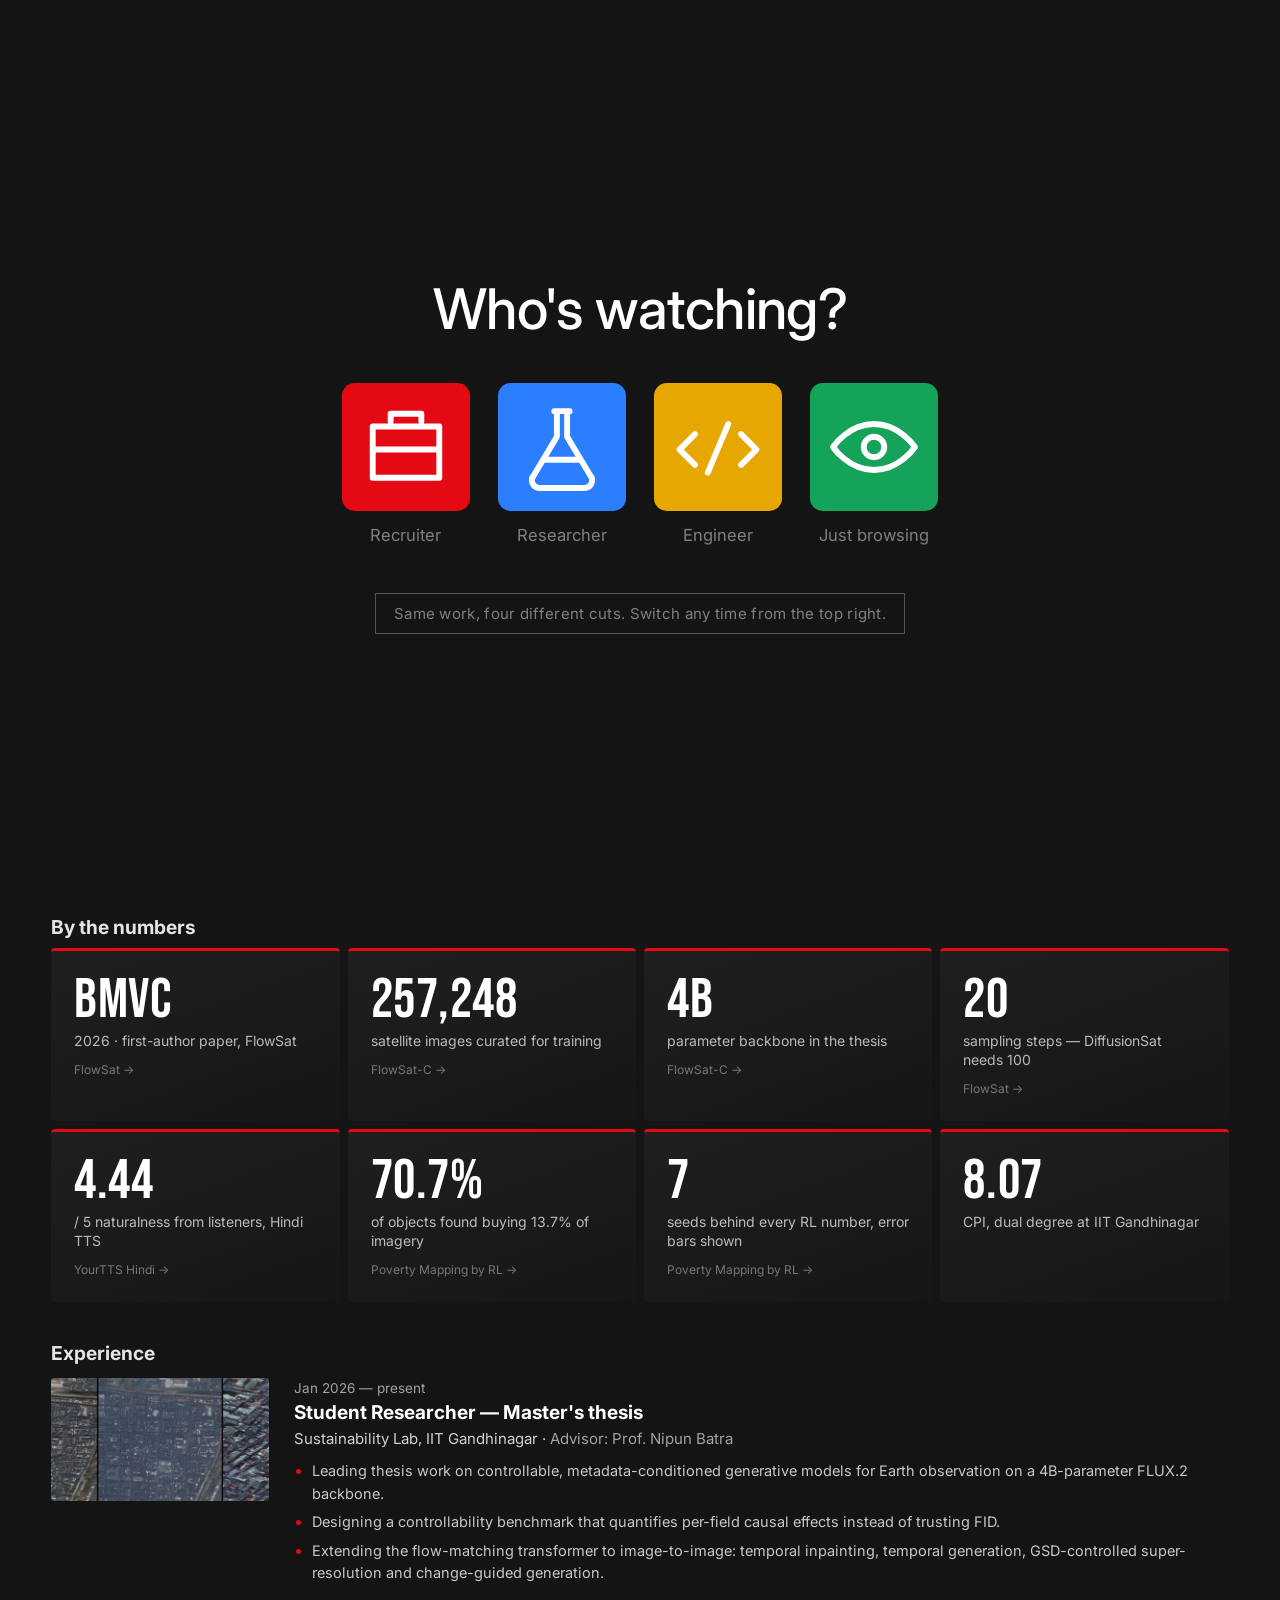
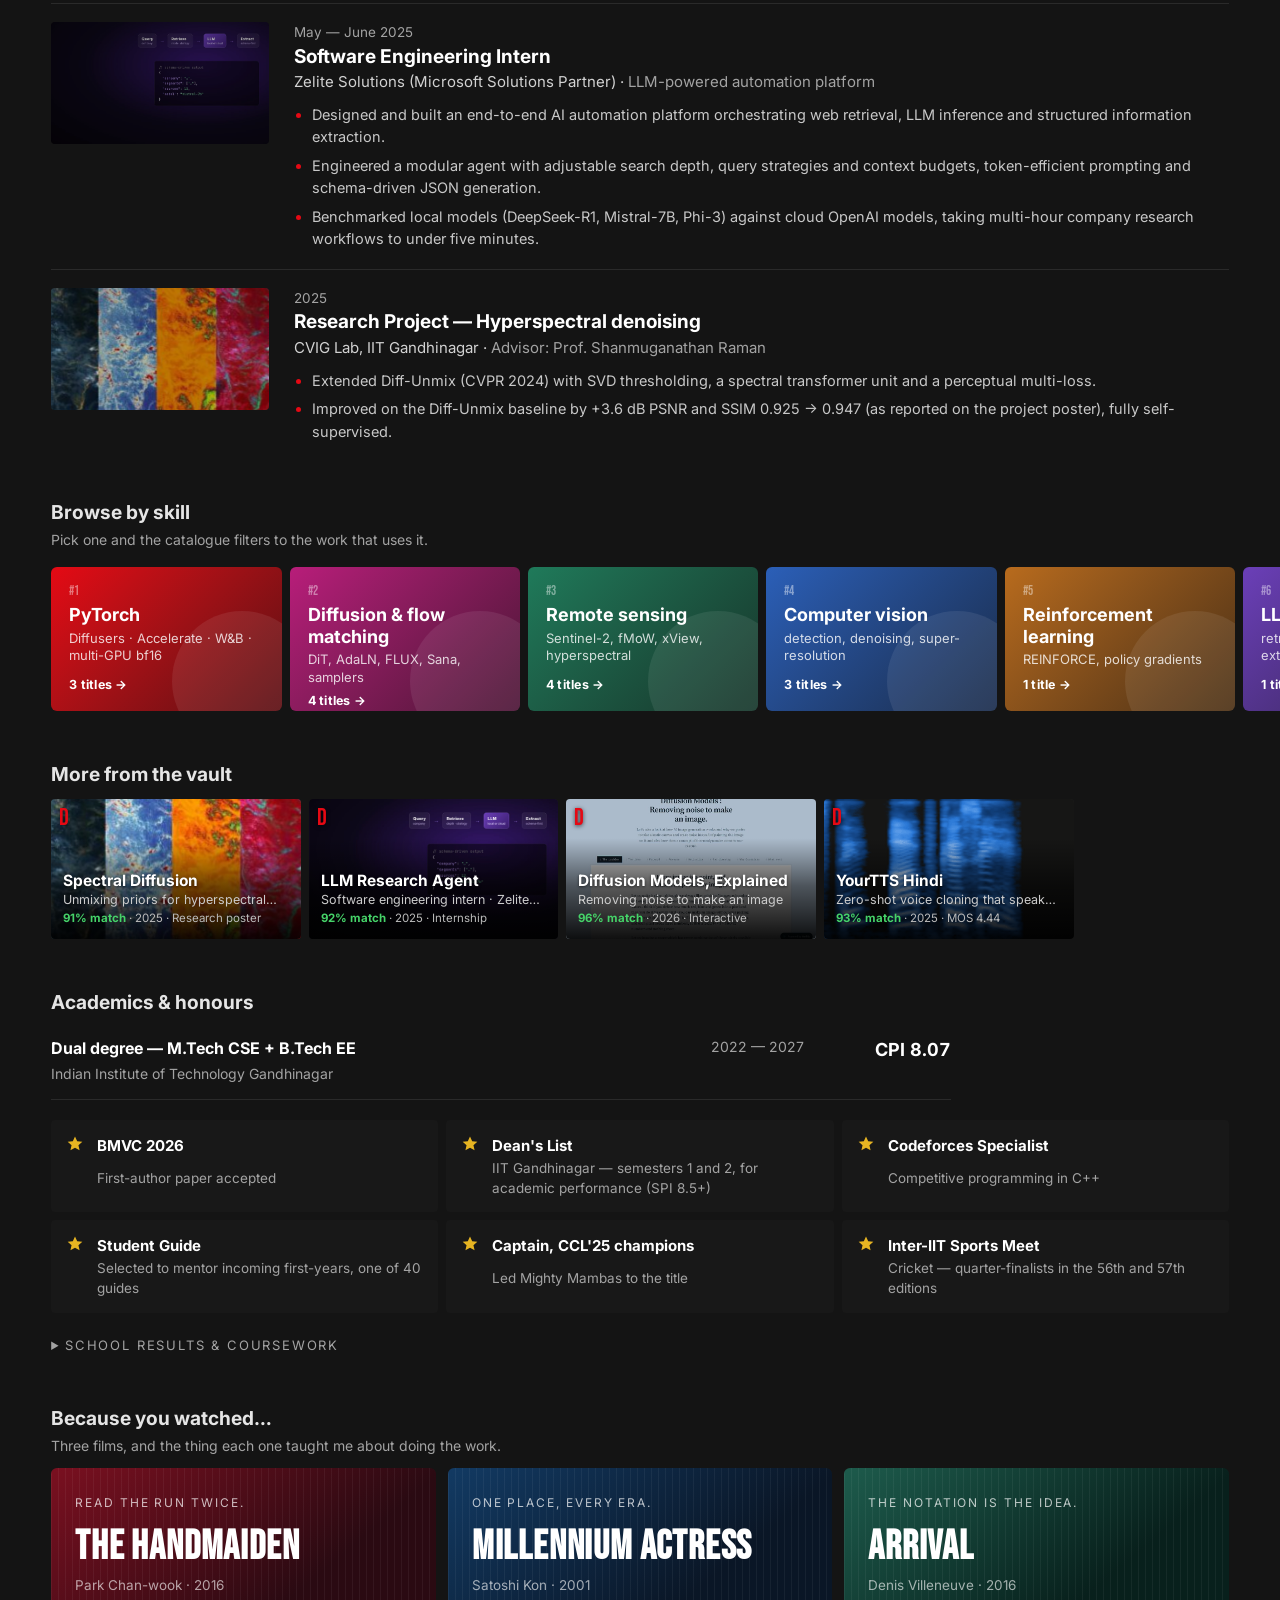
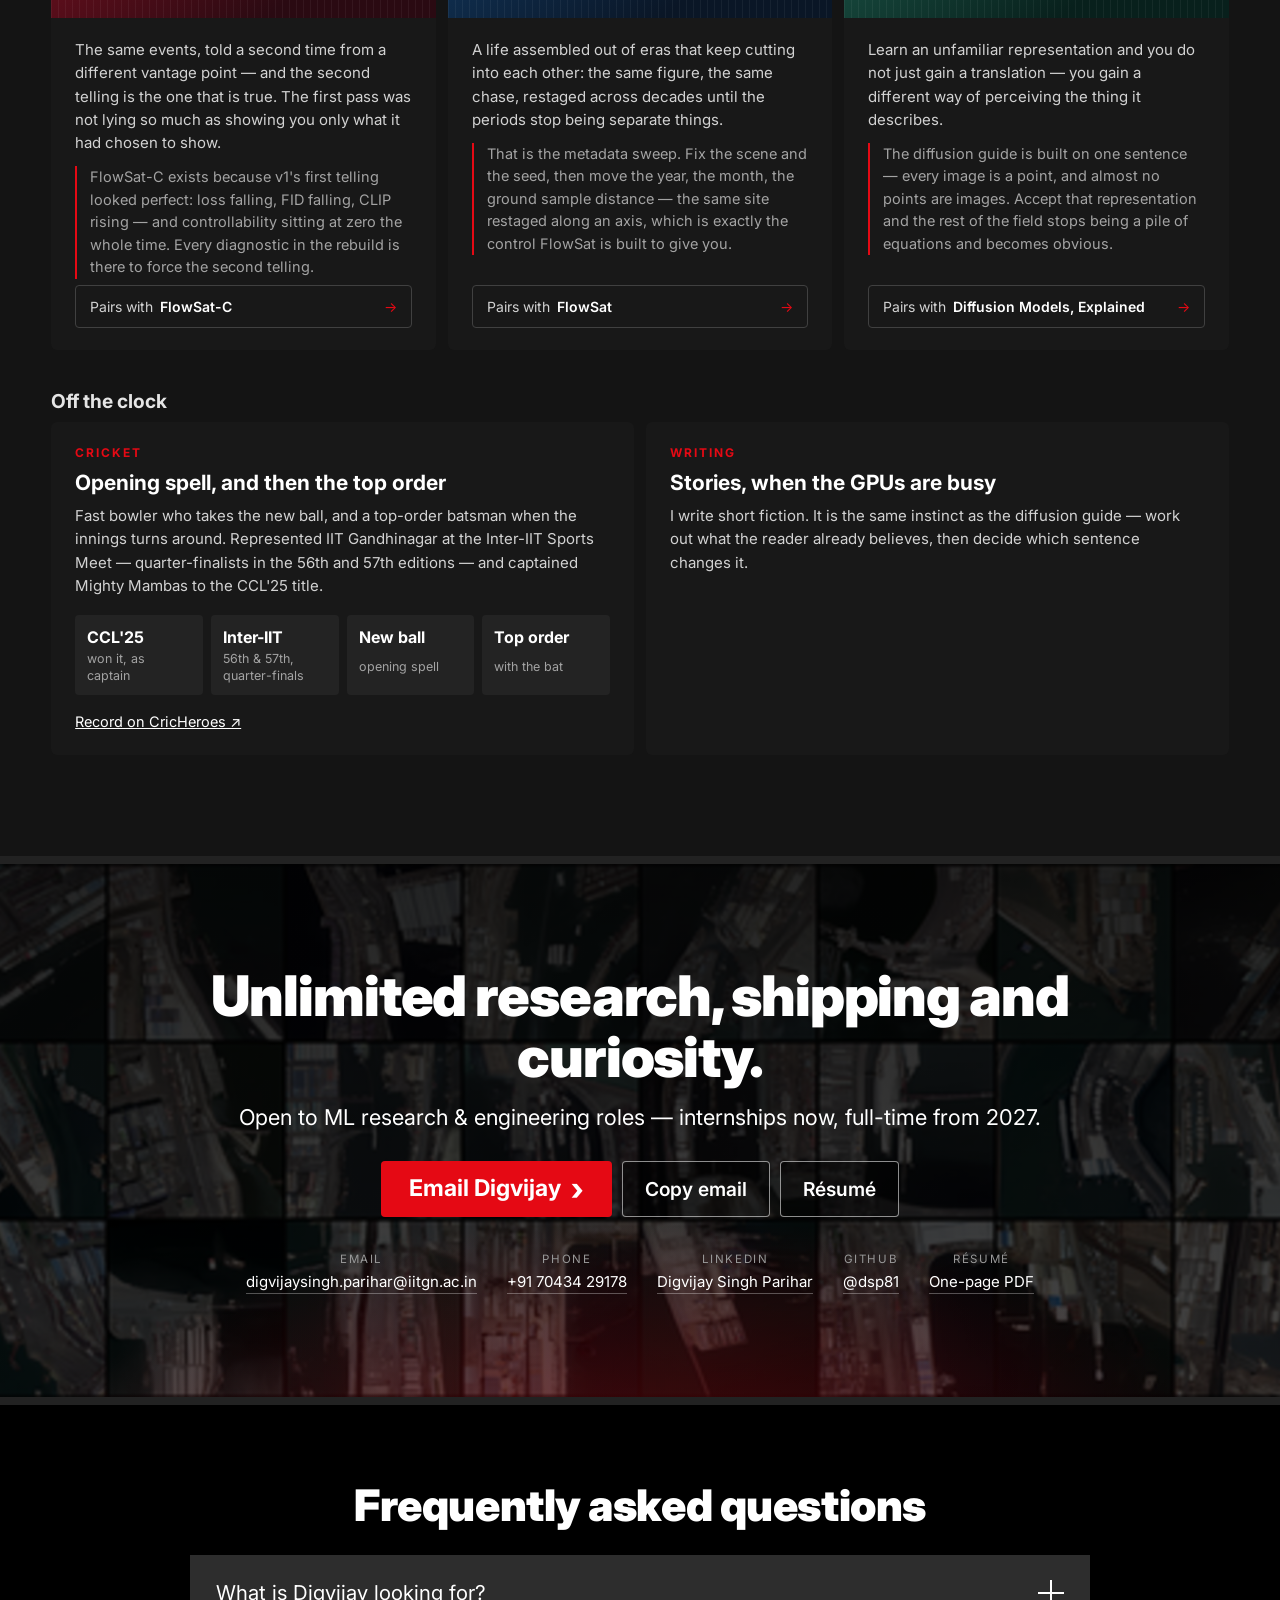
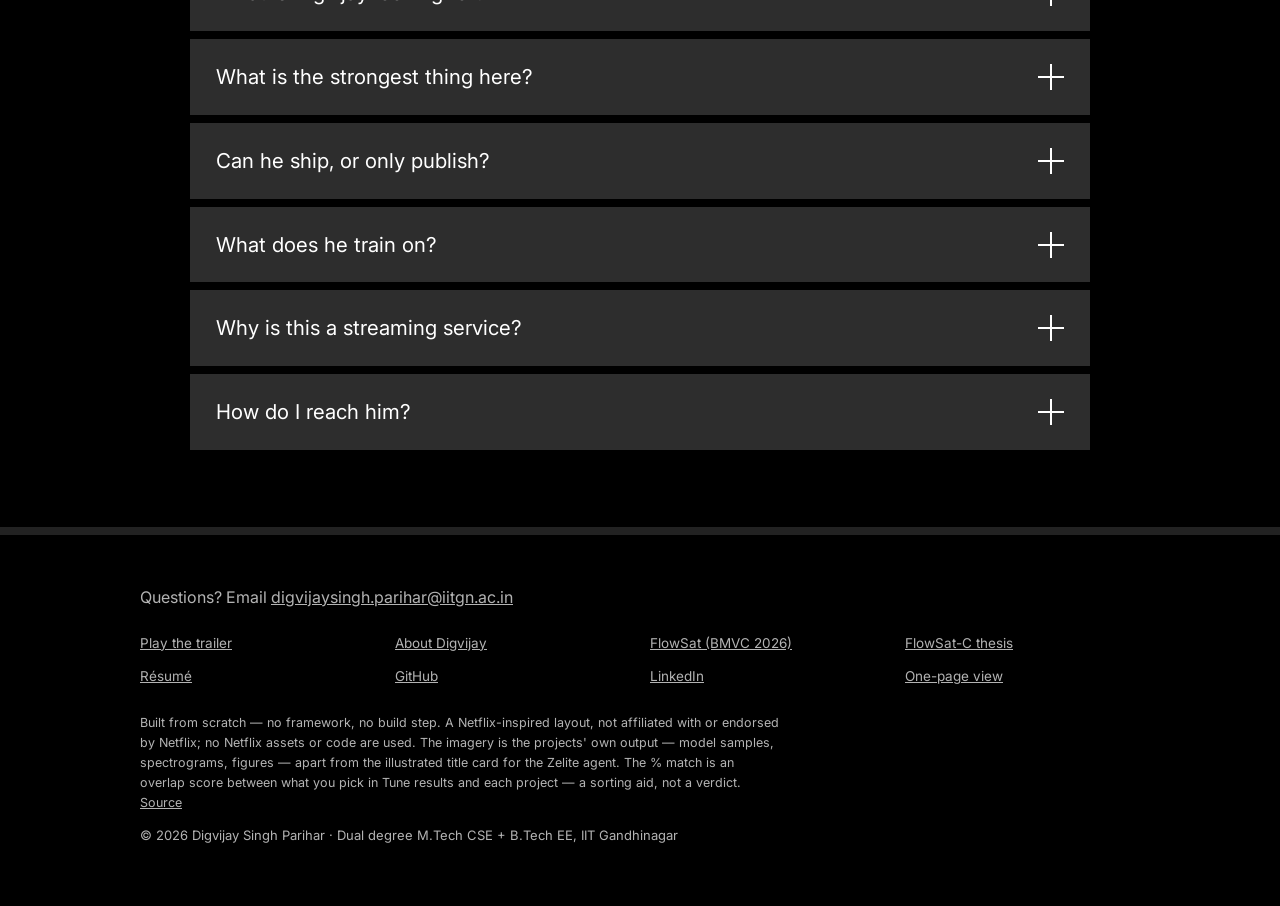
==== commit 09ef7213: "Publication-grade FlowSat imagery; drop GeoDiff and the node editor Every FlowSat image is now a nat" ====
--- a/index.html
+++ b/index.html
@@ -22,7 +22,7 @@
 <link rel="preconnect" href="https://fonts.gstatic.com" crossorigin>
 <link href="https://fonts.googleapis.com/css2?family=Bebas+Neue&family=Inter:wght@400;500;600;700;800&display=swap" rel="stylesheet">
 <link rel="preload" as="image" href="assets/art/hero_ports.jpg">
-<link rel="stylesheet" href="styles.css?v=20260926-134051">
+<link rel="stylesheet" href="styles.css?v=20260926-135310">
 <script type="application/ld+json">
 {"@context":"https://schema.org","@type":"Person","name":"Digvijay Singh Parihar",
  "url":"https://dsp81.github.io/","email":"mailto:digvijaysingh.parihar@iitgn.ac.in",
@@ -117,8 +117,6 @@
 <h3>Diffusion Models, Explained (2026, Interactive)</h3><p><i>Removing noise to make an image.</i> A long-form interactive guide to diffusion models, from why noise is the right thing to destroy, through the forward and reverse processes, the loss derivation, a single timestep in full, why the noise is Gaussian, and where flow matching goes next. Draggable noise schedules, playable sampling trajectories, and a conversational voice that assumes curiosity rather than a measure-theory course.</p><p>Key numbers: 8 chapters — problem → derivation → flow matching; Interactive — draggable schedules, playable sampling; From scratch — written, illustrated and built solo</p><p>Credits: Written, illustrated and built by Digvijay Singh Parihar</p><p><a href="https://diffusionguidedj.netlify.app/">Read the guide</a></p>
 <h3>Spectral Diffusion (2025, Research poster)</h3><p><i>Unmixing priors for hyperspectral image denoising.</i> Built on Diff-Unmix (CVPR 2024): the noisy hyperspectral cube is decomposed into spectral endmembers (pure material spectra) and abundance maps, and a DDPM-based reverse process denoises the abundances while the spectra stay intact. The additions: SVD thresholding on the abundance maps to strip small singular values before diffusion, a spectral transformer block for band-wise self-attention, and a multi-loss objective mixing MSE with a VGG16 perceptual term. Self-supervised — it never needs a clean ground truth.</p><p>Key numbers: +3.6 dB — PSNR over the Diff-Unmix baseline, as reported on the poster; 0.925 → 0.947 — SSIM, baseline → ours; 0 clean refs — self-supervised end to end</p><p>Credits: Digvijay Singh Parihar · Akbar Ali · advised by Prof. Shanmuganathan Raman</p><p><a href="https://github.com/dsp81/Denoising-Hyperspectral-Imagery">Code</a></p>
 <h3>LLM Research Agent (2025, Internship)</h3><p><i>Software engineering intern · Zelite Solutions.</i> An end-to-end automation platform at a Microsoft Solutions Partner that orchestrates web retrieval, LLM inference and structured extraction. The agent is modular: search depth, query strategy and context budget are all adjustable, output is schema-driven JSON, and local models (DeepSeek-R1, Mistral-7B, Phi-3) were benchmarked head to head against cloud OpenAI models.</p><p>Key numbers: Hours → minutes — under five, end to end; 4+ models — local and cloud, benchmarked; Schema-driven — JSON out, not prose</p><p>Credits: Digvijay Singh Parihar · Zelite Solutions (Microsoft Solutions Partner)</p>
-<h3>Node Graph Image Editor (2025, Pilot)</h3><p><i>C++ · Qt · OpenCV — image processing as a wired graph.</i> A desktop image-manipulation tool in C++ with Qt for the canvas and OpenCV for the operations. Each node is an atomic operation with its own parameters; connections compile into a directed acyclic graph that is topologically sorted and executed. The pilot ships the CMake build, the Qt canvas and the node infrastructure; the execution engine is the next episode.</p><p>Key numbers: C++ · Qt — custom canvas and node rendering; DAG engine — topological execution of OpenCV ops; CMake — cross-platform build</p><p>Credits: Digvijay Singh Parihar</p><p><a href="https://github.com/dsp81/Node-based-image-processor">Code</a></p>
-<h3>GeoDiff (Coming soon, In development)</h3><p><i>Diffusion that draws a city&#x27;s roads from its terrain.</i> Conditional diffusion for spatially embedded road-network graphs, conditioned on continuous geographic fields. Two stages: one diffuses node positions, the other diffuses the adjacency. The point is what baselines cannot do — complete a half-drawn network, and answer what-if questions by perturbing the terrain and resampling.</p><p>Credits: Digvijay Singh Parihar</p>
 <h2>Experience</h2>
 <h3>Student Researcher — Master&#x27;s thesis — Sustainability Lab, IIT Gandhinagar (Jan 2026 — present)</h3><ul><li>Leading thesis work on controllable, metadata-conditioned generative models for Earth observation on a 4B-parameter FLUX.2 backbone.</li><li>Designing a controllability benchmark that quantifies per-field causal effects instead of trusting FID.</li><li>Extending the flow-matching transformer to image-to-image: temporal inpainting, temporal generation, GSD-controlled super-resolution and change-guided generation.</li></ul>
 <h3>Software Engineering Intern — Zelite Solutions (Microsoft Solutions Partner) (May — June 2025)</h3><ul><li>Designed and built an end-to-end AI automation platform orchestrating web retrieval, LLM inference and structured information extraction.</li><li>Engineered a modular agent with adjustable search depth, query strategies and context budgets, token-efficient prompting and schema-driven JSON generation.</li><li>Benchmarked local models (DeepSeek-R1, Mistral-7B, Phi-3) against cloud OpenAI models, taking multi-hour company research workflows to under five minutes.</li></ul>
@@ -189,7 +187,7 @@
     <p class="foot-note">
       Built from scratch — no framework, no build step. A Netflix-inspired layout, not affiliated
       with or endorsed by Netflix; no Netflix assets or code are used. The imagery is the projects'
-      own output — model samples, spectrograms, figures — apart from the illustrated title cards for GeoDiff, the Zelite agent and the node editor. The % match is an overlap score between what you pick in Tune results and each project — a sorting aid, not a verdict. <a href="https://github.com/dsp81/dsp81.github.io" target="_blank" rel="noopener">Source</a>
+      own output — model samples, spectrograms, figures — apart from the illustrated title card for the Zelite agent. The % match is an overlap score between what you pick in Tune results and each project — a sorting aid, not a verdict. <a href="https://github.com/dsp81/dsp81.github.io" target="_blank" rel="noopener">Source</a>
     </p>
     <p class="foot-name" id="footName"></p>
   </div>
@@ -261,7 +259,7 @@
 <div class="toast" id="toast" role="status" aria-live="polite" hidden></div>
 
 
-<script src="data.js?v=20260926-134051"></script>
-<script src="app.js?v=20260926-134051"></script>
+<script src="data.js?v=20260926-135310"></script>
+<script src="app.js?v=20260926-135310"></script>
 </body>
 </html>
